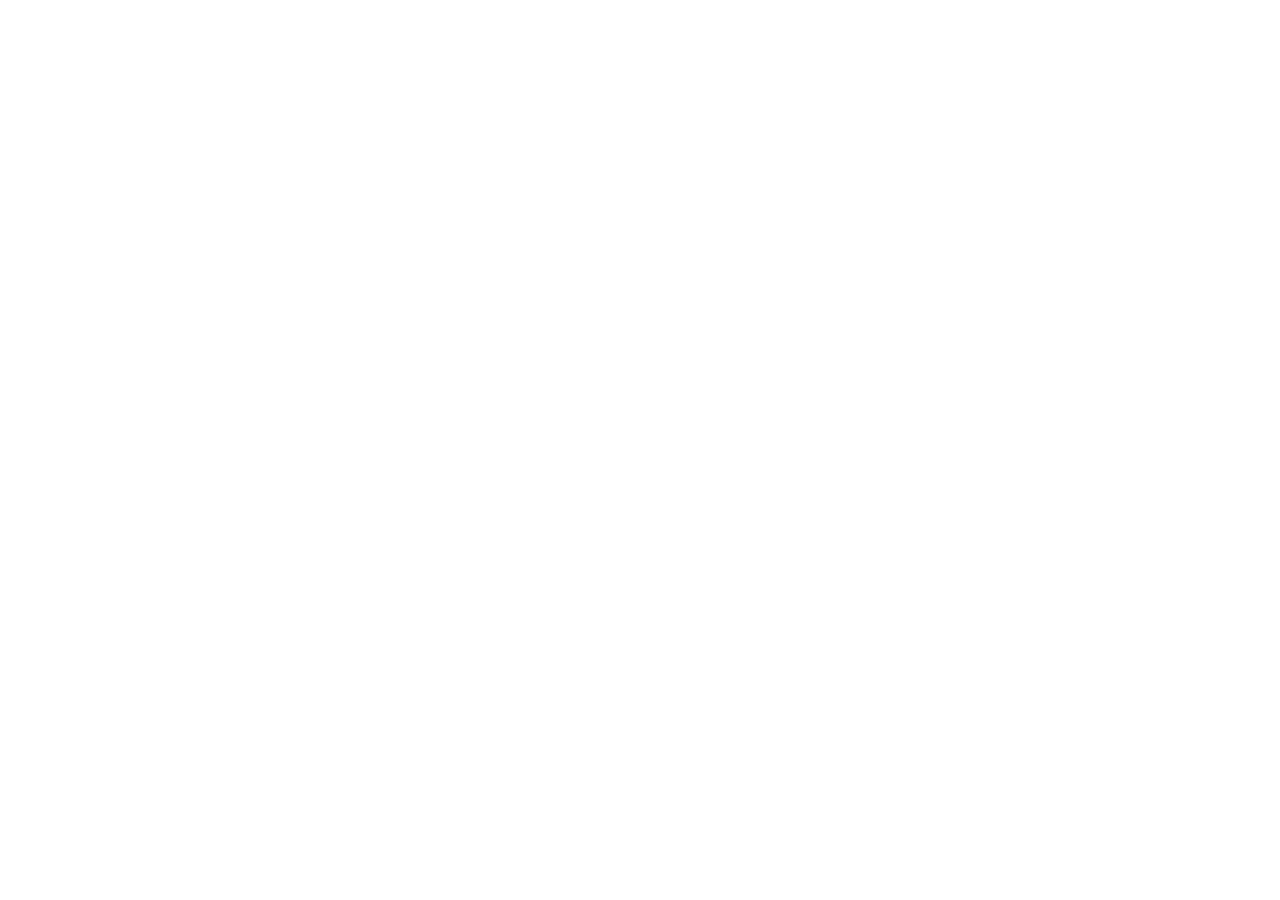
==== index.html @ 8742287b "clone: index.html" ====
<!doctype html>
<html lang="ru">
  <head>
    <meta charset="UTF-8" />
    <link rel="icon" type="image/svg+xml" href="data:image/svg+xml,%3Csvg xmlns='http://www.w3.org/2000/svg' viewBox='0 0 100 100'%3E%3Ctext y='.9em' font-size='90'%3E%F0%9F%8D%B7%3C/text%3E%3C/svg%3E" />
    <meta name="viewport" content="width=device-width, initial-scale=1.0" />
    <meta name="theme-color" content="#07080D" />
    <meta name="description" content="Доставка напитков по Адмиралтейскому району Санкт-Петербурга — 30-90 минут. Вино, виски, коньяк, пиво. Бесплатная доставка от 5000 ₽. 18+" />
    <meta name="robots" content="index, follow" />
    <meta name="rating" content="adult" />
    <meta name="age" content="18" />
    <meta name="dcterms.audience" content="adult" />
    <meta name="referrer" content="origin-when-cross-origin" />
    <!-- Edit 5: SEO meta -->
    <link rel="canonical" href="https://viktorotkin.github.io/fighter-blog-district/" />
    <meta property="og:type" content="website" />
    <meta property="og:locale" content="ru_RU" />
    <meta property="og:site_name" content="Доставка+" />
    <meta property="og:title" content="Доставка напитков по Адмиралтейскому району — 30-90 минут | 18+" />
    <meta property="og:description" content="Заказывайте вино, виски, коньяк и крафт с доставкой 30-90 минут по Адмиралтейскому району СПб. Бесплатная доставка от 5000 ₽." />
    <meta property="og:image" content="https://media.base44.com/images/public/6a6e0c9676dd3083c58ec824/08fc5363c_generated_b8af9742.png" />
    <meta property="og:url" content="https://viktorotkin.github.io/fighter-blog-district/" />
    <meta property="og:restrictions:age" content="18+" />
    <meta name="twitter:card" content="summary_large_image" />
    <meta name="twitter:title" content="Доставка напитков по Адмиралтейскому району — 30-90 минут | 18+" />
    <meta name="twitter:description" content="Заказывайте вино, виски, коньяк и крафт с доставкой 30-90 минут. Бесплатная доставка от 5000 ₽." />
    <meta name="twitter:image" content="https://media.base44.com/images/public/6a6e0c9676dd3083c58ec824/08fc5363c_generated_b8af9742.png" />
    <!-- JSON-LD Store -->
    <script type="application/ld+json">
    {"@context":"https://schema.org","@type":"Store","name":"Доставка+","url":"https://viktorotkin.github.io/fighter-blog-district/","priceRange":"₽₽","telephone":"+7 (812) 199-19-99","address":{"@type":"PostalAddress","addressLocality":"Санкт-Петербург","addressCountry":"RU"},"aggregateRating":{"@type":"AggregateRating","ratingValue":"4.8","reviewCount":"127"},"openingHoursSpecification":{"@type":"OpeningHoursSpecification","dayOfWeek":["Monday","Tuesday","Wednesday","Thursday","Friday","Saturday","Sunday"],"opens":"00:00","closes":"23:59"}}
    </script>
    <!-- JSON-LD FAQ -->
    <script type="application/ld+json">
    {"@context":"https://schema.org","@type":"FAQPage","mainEntity":[{"@type":"Question","name":"Нужна ли регистрация?","acceptedAnswer":{"@type":"Answer","text":"Нет. Заказ оформляется по номеру телефона, а отслеживать можно по секретному ключу."}},{"@type":"Question","name":"Как быстро привезут?","acceptedAnswer":{"@type":"Answer","text":"Доставка 30–90 минут в зависимости от района."}},{"@type":"Question","name":"Как оплатить?","acceptedAnswer":{"@type":"Answer","text":"Наличными или картой при получении курьеру."}},{"@type":"Question","name":"Есть ли бесплатная доставка?","acceptedAnswer":{"@type":"Answer","text":"Да, при заказе от 5000 ₽ доставка бесплатная."}},{"@type":"Question","name":"Какой минимальный заказ?","acceptedAnswer":{"@type":"Answer","text":"Минимальная сумма заказа — 1500 ₽."}}]}
    </script>
    <!-- Edit 4: PROXY INJECTION — redirect /api/* and /uploads/* to vlvc.ru -->
    <script>
    (function(){
      var BASE='https://vlvc.ru';
      var origFetch=window.fetch;
      window.fetch=function(url,opts){
        if(typeof url==='string'){
          if(url.startsWith('/api/')||url.startsWith('/uploads/'))url=BASE+url;
        }else if(url&&url.url){
          if(typeof url.url==='string'&&(url.url.startsWith('/api/')||url.url.startsWith('/uploads/'))){
            url=new Request(BASE+url.url,{method:url.method,headers:url.headers,body:url.body,mode:url.mode,credentials:url.credentials,cache:url.cache,redirect:url.redirect,referrer:url.referrer,integrity:url.integrity});
          }
        }
        return origFetch.call(this,url,opts);
      };
      var origOpen=XMLHttpRequest.prototype.open;
      XMLHttpRequest.prototype.open=function(method,url){
        if(typeof url==='string'&&(url.startsWith('/api/')||url.startsWith('/uploads/'))){
          arguments[1]=BASE+url;
        }
        return origOpen.apply(this,arguments);
      };
      function fixSrc(el){
        if(el.tagName==='IMG'||el.tagName==='SOURCE'){
          var src=el.getAttribute('src');
          if(src&&(src.startsWith('/uploads/')||src.startsWith('/api/')))el.setAttribute('src',BASE+src);
        }
      }
      document.addEventListener('DOMContentLoaded',function(){
        var obs=new MutationObserver(function(muts){
          muts.forEach(function(m){
            m.addedNodes.forEach(function(node){
              if(node.nodeType===1){
                fixSrc(node);
                if(node.querySelectorAll)node.querySelectorAll('img,source').forEach(fixSrc);
              }
            });
          });
        });
        obs.observe(document.body,{childList:true,subtree:true});
        document.querySelectorAll('img,source').forEach(fixSrc);
      });
    })();
    </script>
    <title>Доставка+ — Доставка напитков по Адмиралтейскому району СПб | 18+</title>
    <!-- Edit 1: relative paths /assets/ → ./assets/ -->
    <script type="module" crossorigin src="./assets/index-BD0SzmIJ.js"></script>
    <link rel="stylesheet" crossorigin href="./assets/index-DmdmSWPR.css">
  </head>
  <body>
    <div id="root"></div>
  </body>
</html>
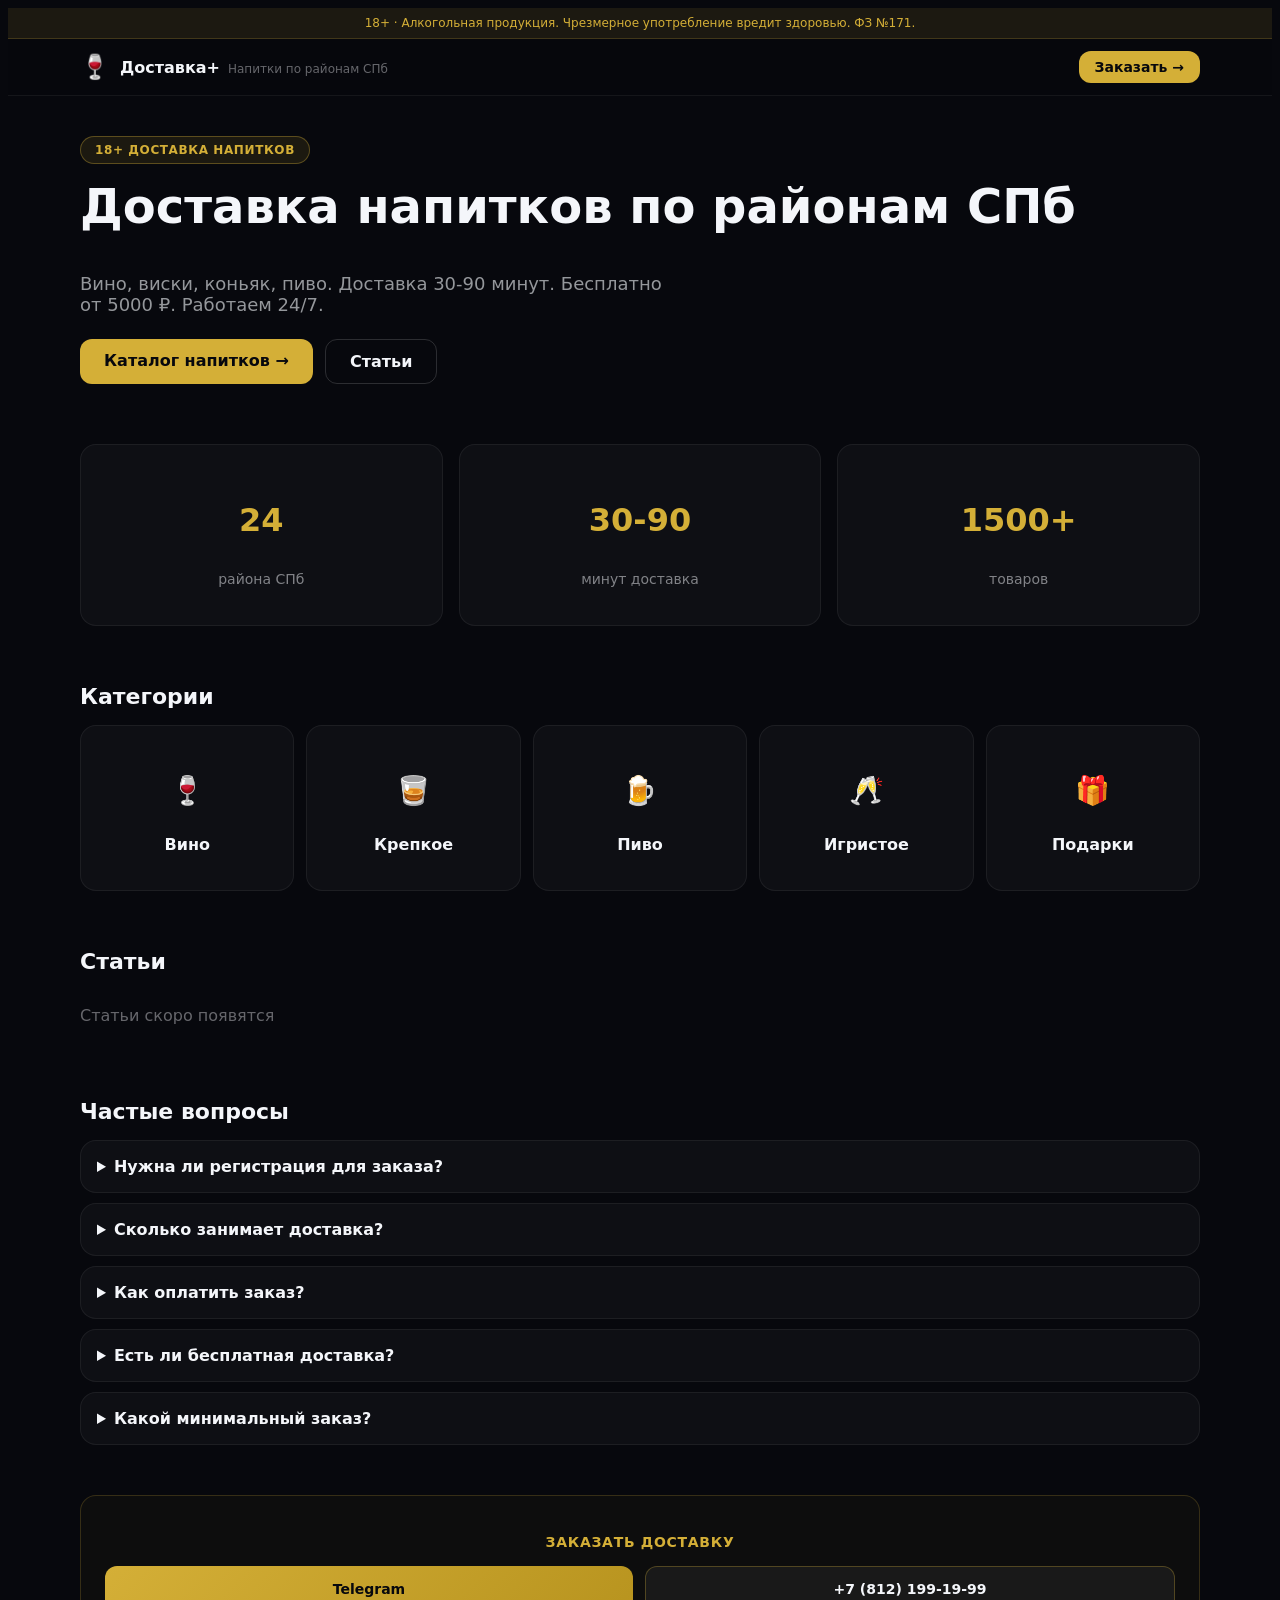
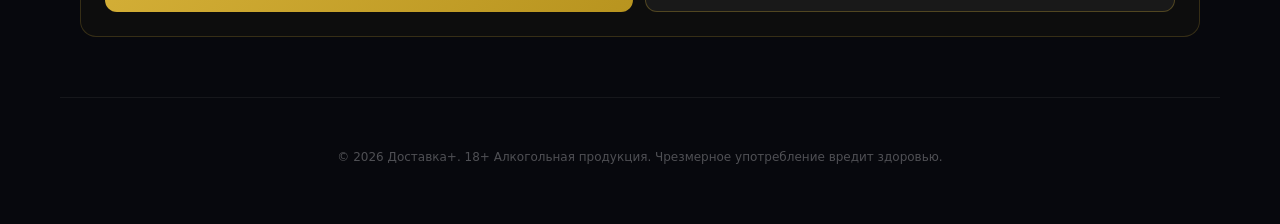
==== commit 6cd9755b: "Static HTML landing (V5.2-FINAL)" ====
--- a/index.html
+++ b/index.html
@@ -1,88 +1,93 @@
 <!doctype html>
 <html lang="ru">
-  <head>
-    <meta charset="UTF-8" />
-    <link rel="icon" type="image/svg+xml" href="data:image/svg+xml,%3Csvg xmlns='http://www.w3.org/2000/svg' viewBox='0 0 100 100'%3E%3Ctext y='.9em' font-size='90'%3E%F0%9F%8D%B7%3C/text%3E%3C/svg%3E" />
-    <meta name="viewport" content="width=device-width, initial-scale=1.0" />
-    <meta name="theme-color" content="#07080D" />
-    <meta name="description" content="Доставка напитков по Адмиралтейскому району Санкт-Петербурга — 30-90 минут. Вино, виски, коньяк, пиво. Бесплатная доставка от 5000 ₽. 18+" />
-    <meta name="robots" content="index, follow" />
-    <meta name="rating" content="adult" />
-    <meta name="age" content="18" />
-    <meta name="dcterms.audience" content="adult" />
-    <meta name="referrer" content="origin-when-cross-origin" />
-    <!-- Edit 5: SEO meta -->
-    <link rel="canonical" href="https://viktorotkin.github.io/fighter-blog-district/" />
-    <meta property="og:type" content="website" />
-    <meta property="og:locale" content="ru_RU" />
-    <meta property="og:site_name" content="Доставка+" />
-    <meta property="og:title" content="Доставка напитков по Адмиралтейскому району — 30-90 минут | 18+" />
-    <meta property="og:description" content="Заказывайте вино, виски, коньяк и крафт с доставкой 30-90 минут по Адмиралтейскому району СПб. Бесплатная доставка от 5000 ₽." />
-    <meta property="og:image" content="https://media.base44.com/images/public/6a6e0c9676dd3083c58ec824/08fc5363c_generated_b8af9742.png" />
-    <meta property="og:url" content="https://viktorotkin.github.io/fighter-blog-district/" />
-    <meta property="og:restrictions:age" content="18+" />
-    <meta name="twitter:card" content="summary_large_image" />
-    <meta name="twitter:title" content="Доставка напитков по Адмиралтейскому району — 30-90 минут | 18+" />
-    <meta name="twitter:description" content="Заказывайте вино, виски, коньяк и крафт с доставкой 30-90 минут. Бесплатная доставка от 5000 ₽." />
-    <meta name="twitter:image" content="https://media.base44.com/images/public/6a6e0c9676dd3083c58ec824/08fc5363c_generated_b8af9742.png" />
-    <!-- JSON-LD Store -->
-    <script type="application/ld+json">
-    {"@context":"https://schema.org","@type":"Store","name":"Доставка+","url":"https://viktorotkin.github.io/fighter-blog-district/","priceRange":"₽₽","telephone":"+7 (812) 199-19-99","address":{"@type":"PostalAddress","addressLocality":"Санкт-Петербург","addressCountry":"RU"},"aggregateRating":{"@type":"AggregateRating","ratingValue":"4.8","reviewCount":"127"},"openingHoursSpecification":{"@type":"OpeningHoursSpecification","dayOfWeek":["Monday","Tuesday","Wednesday","Thursday","Friday","Saturday","Sunday"],"opens":"00:00","closes":"23:59"}}
-    </script>
-    <!-- JSON-LD FAQ -->
-    <script type="application/ld+json">
-    {"@context":"https://schema.org","@type":"FAQPage","mainEntity":[{"@type":"Question","name":"Нужна ли регистрация?","acceptedAnswer":{"@type":"Answer","text":"Нет. Заказ оформляется по номеру телефона, а отслеживать можно по секретному ключу."}},{"@type":"Question","name":"Как быстро привезут?","acceptedAnswer":{"@type":"Answer","text":"Доставка 30–90 минут в зависимости от района."}},{"@type":"Question","name":"Как оплатить?","acceptedAnswer":{"@type":"Answer","text":"Наличными или картой при получении курьеру."}},{"@type":"Question","name":"Есть ли бесплатная доставка?","acceptedAnswer":{"@type":"Answer","text":"Да, при заказе от 5000 ₽ доставка бесплатная."}},{"@type":"Question","name":"Какой минимальный заказ?","acceptedAnswer":{"@type":"Answer","text":"Минимальная сумма заказа — 1500 ₽."}}]}
-    </script>
-    <!-- Edit 4: PROXY INJECTION — redirect /api/* and /uploads/* to vlvc.ru -->
-    <script>
-    (function(){
-      var BASE='https://vlvc.ru';
-      var origFetch=window.fetch;
-      window.fetch=function(url,opts){
-        if(typeof url==='string'){
-          if(url.startsWith('/api/')||url.startsWith('/uploads/'))url=BASE+url;
-        }else if(url&&url.url){
-          if(typeof url.url==='string'&&(url.url.startsWith('/api/')||url.url.startsWith('/uploads/'))){
-            url=new Request(BASE+url.url,{method:url.method,headers:url.headers,body:url.body,mode:url.mode,credentials:url.credentials,cache:url.cache,redirect:url.redirect,referrer:url.referrer,integrity:url.integrity});
-          }
-        }
-        return origFetch.call(this,url,opts);
-      };
-      var origOpen=XMLHttpRequest.prototype.open;
-      XMLHttpRequest.prototype.open=function(method,url){
-        if(typeof url==='string'&&(url.startsWith('/api/')||url.startsWith('/uploads/'))){
-          arguments[1]=BASE+url;
-        }
-        return origOpen.apply(this,arguments);
-      };
-      function fixSrc(el){
-        if(el.tagName==='IMG'||el.tagName==='SOURCE'){
-          var src=el.getAttribute('src');
-          if(src&&(src.startsWith('/uploads/')||src.startsWith('/api/')))el.setAttribute('src',BASE+src);
-        }
-      }
-      document.addEventListener('DOMContentLoaded',function(){
-        var obs=new MutationObserver(function(muts){
-          muts.forEach(function(m){
-            m.addedNodes.forEach(function(node){
-              if(node.nodeType===1){
-                fixSrc(node);
-                if(node.querySelectorAll)node.querySelectorAll('img,source').forEach(fixSrc);
-              }
-            });
-          });
-        });
-        obs.observe(document.body,{childList:true,subtree:true});
-        document.querySelectorAll('img,source').forEach(fixSrc);
-      });
-    })();
-    </script>
-    <title>Доставка+ — Доставка напитков по Адмиралтейскому району СПб | 18+</title>
-    <!-- Edit 1: relative paths /assets/ → ./assets/ -->
-    <script type="module" crossorigin src="./assets/index-BD0SzmIJ.js"></script>
-    <link rel="stylesheet" crossorigin href="./assets/index-DmdmSWPR.css">
-  </head>
-  <body>
-    <div id="root"></div>
-  </body>
-</html>
+<head>
+  <meta charset="UTF-8" />
+  <link rel="icon" type="image/svg+xml" href="data:image/svg+xml,%3Csvg xmlns='http://www.w3.org/2000/svg' viewBox='0 0 100 100'%3E%3Ctext y='.9em' font-size='90'%3E%F0%9F%8D%B7%3C/text%3E%3C/svg%3E" />
+  <meta name="viewport" content="width=device-width, initial-scale=1.0" />
+  <meta name="theme-color" content="#07080D" />
+  <meta name="description" content="Доставка напитков по районам Санкт-Петербурга — 30-90 минут. Вино, виски, коньяк, пиво. Бесплатная доставка от 5000 ₽. 18+" />
+  <meta name="robots" content="index, follow" />
+  <meta name="rating" content="adult" />
+  <meta name="age" content="18" />
+  <meta name="dcterms.audience" content="adult" />
+  <meta name="referrer" content="origin-when-cross-origin" />
+  <link rel="canonical" href="https://viktorotkin.github.io/fighter-blog-district/" />
+  <meta property="og:type" content="website" />
+  <meta property="og:locale" content="ru_RU" />
+  <meta property="og:site_name" content="Доставка+" />
+  <meta property="og:title" content="Доставка напитков по районам СПб — 30-90 минут | 18+" />
+  <meta property="og:description" content="Вино, виски, коньяк, пиво с доставкой 30-90 минут по районам СПб. Бесплатная доставка от 5000 ₽. 18+" />
+  <meta property="og:restrictions:age" content="18+" />
+  <meta name="twitter:card" content="summary_large_image" />
+  <link rel="stylesheet" href="./assets/index-hqKVg3wp.css" />
+  <script type="application/ld+json">
+  {"@context":"https://schema.org","@type":"Store","name":"Доставка+","url":"https://viktorotkin.github.io/fighter-blog-district/","priceRange":"₽₽","telephone":"+78121991999","address":{"@type":"PostalAddress","addressLocality":"Санкт-Петербург","addressCountry":"RU"},"aggregateRating":{"@type":"AggregateRating","ratingValue":"4.8","reviewCount":"127"},"openingHours":"Mo-Su 00:00-24:00"}
+  </script>
+  <script type="application/ld+json">
+  {"@context":"https://schema.org","@type":"FAQPage","mainEntity":[{"@type":"Question","name":"Нужна ли регистрация для заказа?","acceptedAnswer":{"@type":"Answer","text":"Нет, регистрация не требуется. Закажите через Telegram-бот или по телефону."}},{"@type":"Question","name":"Сколько занимает доставка?","acceptedAnswer":{"@type":"Answer","text":"Доставка занимает 30-90 минут в зависимости от района Санкт-Петербурга."}},{"@type":"Question","name":"Как оплатить заказ?","acceptedAnswer":{"@type":"Answer","text":"Оплата наличными или картой курьеру при получении заказа."}},{"@type":"Question","name":"Есть ли бесплатная доставка?","acceptedAnswer":{"@type":"Answer","text":"Да, бесплатная доставка при заказе от 5000 ₽."}},{"@type":"Question","name":"Какой минимальный заказ?","acceptedAnswer":{"@type":"Answer","text":"Минимальная сумма заказа — 1000 ₽."}}]}
+  </script>
+  <title>Доставка напитков по районам СПб — 30-90 минут | 18+</title>
+</head>
+<body style="background:#07080D; color:#F4F6FA; font-family: 'Wix Madefor Display', system-ui, sans-serif;">
+  <div style="background:rgba(212,175,55,0.1); border-bottom:1px solid rgba(212,175,55,0.2); padding:8px 16px; text-align:center; font-size:12px; color:#D4AF37;">18+ · Алкогольная продукция. Чрезмерное употребление вредит здоровью. ФЗ №171.</div>
+  <header style="position:sticky; top:0; z-index:50; background:rgba(7,8,13,0.95); backdrop-filter:blur(12px); border-bottom:1px solid rgba(255,255,255,0.06); padding:12px 20px;">
+    <div style="max-width:1120px; margin:0 auto; display:flex; align-items:center; justify-content:space-between;">
+      <div style="display:flex; align-items:center; gap:10px;">
+        <span style="font-size:24px;">🍷</span>
+        <div><span style="font-weight:800; font-size:16px; color:#F4F6FA;">Доставка+</span><span style="font-size:12px; color:rgba(244,246,250,0.4); margin-left:8px;">Напитки по районам СПб</span></div>
+      </div>
+      <a href="https://vlvc.ru/catalog" rel="nofollow" style="background:#D4AF37; color:#07080D; padding:8px 16px; border-radius:12px; font-weight:700; font-size:14px; text-decoration:none;">Заказать →</a>
+    </div>
+  </header>
+  <section style="max-width:1120px; margin:0 auto; padding:40px 20px;">
+    <span style="display:inline-block; padding:6px 14px; border-radius:999px; font-size:12px; font-weight:700; text-transform:uppercase; letter-spacing:0.05em; color:#D4AF37; background:rgba(212,175,55,0.1); border:1px solid rgba(212,175,55,0.35);">18+ ДОСТАВКА НАПИТКОВ</span>
+    <h1 class="h1-gold-gradient" style="font-size:clamp(2rem,5vw,3rem); font-weight:900; margin-top:16px; line-height:1.1;">Доставка напитков по районам СПб</h1>
+    <p style="font-size:18px; color:rgba(244,246,250,0.6); margin-top:12px; max-width:600px;">Вино, виски, коньяк, пиво. Доставка 30-90 минут. Бесплатно от 5000 ₽. Работаем 24/7.</p>
+    <div style="display:flex; gap:12px; margin-top:24px;">
+      <a href="https://vlvc.ru/catalog" rel="nofollow" style="background:#D4AF37; color:#07080D; padding:12px 24px; border-radius:12px; font-weight:700; text-decoration:none;">Каталог напитков →</a>
+      <a href="#articles" style="background:transparent; color:#F4F6FA; border:1px solid rgba(255,255,255,0.15); padding:12px 24px; border-radius:12px; font-weight:700; text-decoration:none;">Статьи</a>
+    </div>
+  </section>
+  <section style="max-width:1120px; margin:0 auto; padding:20px; display:grid; grid-template-columns:repeat(auto-fit,minmax(180px,1fr)); gap:16px;">
+    <div style="background:rgba(255,255,255,0.03); border:1px solid rgba(255,255,255,0.06); border-radius:16px; padding:24px; text-align:center;"><p style="font-size:32px; font-weight:900; color:#D4AF37;">24</p><p style="font-size:14px; color:rgba(244,246,250,0.5); margin-top:4px;">района СПб</p></div>
+    <div style="background:rgba(255,255,255,0.03); border:1px solid rgba(255,255,255,0.06); border-radius:16px; padding:24px; text-align:center;"><p style="font-size:32px; font-weight:900; color:#D4AF37;">30-90</p><p style="font-size:14px; color:rgba(244,246,250,0.5); margin-top:4px;">минут доставка</p></div>
+    <div style="background:rgba(255,255,255,0.03); border:1px solid rgba(255,255,255,0.06); border-radius:16px; padding:24px; text-align:center;"><p style="font-size:32px; font-weight:900; color:#D4AF37;">1500+</p><p style="font-size:14px; color:rgba(244,246,250,0.5); margin-top:4px;">товаров</p></div>
+  </section>
+  <section style="max-width:1120px; margin:0 auto; padding:20px;">
+    <h2 style="font-size:22px; font-weight:800; color:#F4F6FA; margin-bottom:16px;">Категории</h2>
+    <div style="display:grid; grid-template-columns:repeat(auto-fit,minmax(160px,1fr)); gap:12px;">
+      <a href="https://vlvc.ru/catalog?cat=vinnoe" rel="nofollow" style="background:rgba(255,255,255,0.03); border:1px solid rgba(255,255,255,0.06); border-radius:16px; padding:20px; text-decoration:none; text-align:center;"><p style="font-size:28px;">🍷</p><p style="font-weight:700; color:#F4F6FA; margin-top:8px;">Вино</p></a>
+      <a href="https://vlvc.ru/catalog?cat=krepkoe" rel="nofollow" style="background:rgba(255,255,255,0.03); border:1px solid rgba(255,255,255,0.06); border-radius:16px; padding:20px; text-decoration:none; text-align:center;"><p style="font-size:28px;">🥃</p><p style="font-weight:700; color:#F4F6FA; margin-top:8px;">Крепкое</p></a>
+      <a href="https://vlvc.ru/catalog?cat=pivo" rel="nofollow" style="background:rgba(255,255,255,0.03); border:1px solid rgba(255,255,255,0.06); border-radius:16px; padding:20px; text-decoration:none; text-align:center;"><p style="font-size:28px;">🍺</p><p style="font-weight:700; color:#F4F6FA; margin-top:8px;">Пиво</p></a>
+      <a href="https://vlvc.ru/catalog?cat=igristoe" rel="nofollow" style="background:rgba(255,255,255,0.03); border:1px solid rgba(255,255,255,0.06); border-radius:16px; padding:20px; text-decoration:none; text-align:center;"><p style="font-size:28px;">🥂</p><p style="font-weight:700; color:#F4F6FA; margin-top:8px;">Игристое</p></a>
+      <a href="https://vlvc.ru/catalog?cat=podarki" rel="nofollow" style="background:rgba(255,255,255,0.03); border:1px solid rgba(255,255,255,0.06); border-radius:16px; padding:20px; text-decoration:none; text-align:center;"><p style="font-size:28px;">🎁</p><p style="font-weight:700; color:#F4F6FA; margin-top:8px;">Подарки</p></a>
+    </div>
+  </section>
+  <section id="articles" style="max-width:1120px; margin:0 auto; padding:20px;">
+    <h2 style="font-size:22px; font-weight:800; color:#F4F6FA; margin-bottom:16px;">Статьи</h2>
+    <div id="articles-list" style="display:grid; grid-template-columns:repeat(auto-fit,minmax(280px,1fr)); gap:16px;">
+      <p style="color:rgba(244,246,250,0.4);">Статьи скоро появятся</p>
+    </div>
+  </section>
+  <section style="max-width:1120px; margin:0 auto; padding:20px;">
+    <h2 style="font-size:22px; font-weight:800; color:#F4F6FA; margin-bottom:16px;">Частые вопросы</h2>
+    <details style="background:rgba(255,255,255,0.03); border:1px solid rgba(255,255,255,0.06); border-radius:16px; padding:16px; margin-bottom:10px;"><summary style="font-weight:600; color:#F4F6FA; cursor:pointer;">Нужна ли регистрация для заказа?</summary><p style="margin-top:8px; color:rgba(244,246,250,0.7); font-size:14px;">Нет, регистрация не требуется. Закажите через Telegram-бот или по телефону.</p></details>
+    <details style="background:rgba(255,255,255,0.03); border:1px solid rgba(255,255,255,0.06); border-radius:16px; padding:16px; margin-bottom:10px;"><summary style="font-weight:600; color:#F4F6FA; cursor:pointer;">Сколько занимает доставка?</summary><p style="margin-top:8px; color:rgba(244,246,250,0.7); font-size:14px;">Доставка занимает 30-90 минут в зависимости от района Санкт-Петербурга.</p></details>
+    <details style="background:rgba(255,255,255,0.03); border:1px solid rgba(255,255,255,0.06); border-radius:16px; padding:16px; margin-bottom:10px;"><summary style="font-weight:600; color:#F4F6FA; cursor:pointer;">Как оплатить заказ?</summary><p style="margin-top:8px; color:rgba(244,246,250,0.7); font-size:14px;">Оплата наличными или картой курьеру при получении заказа.</p></details>
+    <details style="background:rgba(255,255,255,0.03); border:1px solid rgba(255,255,255,0.06); border-radius:16px; padding:16px; margin-bottom:10px;"><summary style="font-weight:600; color:#F4F6FA; cursor:pointer;">Есть ли бесплатная доставка?</summary><p style="margin-top:8px; color:rgba(244,246,250,0.7); font-size:14px;">Да, бесплатная доставка при заказе от 5000 ₽.</p></details>
+    <details style="background:rgba(255,255,255,0.03); border:1px solid rgba(255,255,255,0.06); border-radius:16px; padding:16px; margin-bottom:10px;"><summary style="font-weight:600; color:#F4F6FA; cursor:pointer;">Какой минимальный заказ?</summary><p style="margin-top:8px; color:rgba(244,246,250,0.7); font-size:14px;">Минимальная сумма заказа — 1000 ₽.</p></details>
+  </section>
+  <section style="max-width:1120px; margin:0 auto; padding:20px;">
+    <div style="border:1px solid rgba(212,175,55,0.2); background:rgba(212,175,55,0.03); border-radius:16px; padding:24px;">
+      <p style="text-align:center; font-size:14px; font-weight:700; text-transform:uppercase; letter-spacing:0.05em; color:#D4AF37;">Заказать доставку</p>
+      <div style="display:flex; gap:12px; margin-top:16px; flex-wrap:wrap;">
+        <a href="https://t.me/alkobelka199_bot" rel="nofollow" target="_blank" style="flex:1; min-width:150px; display:flex; align-items:center; justify-content:center; gap:8px; background:linear-gradient(135deg,#D4AF37,#B8941F); color:#07080D; padding:14px 20px; border-radius:12px; font-weight:700; font-size:14px; text-decoration:none;">Telegram</a>
+        <a href="tel:+78121991999" style="flex:1; min-width:150px; display:flex; align-items:center; justify-content:center; gap:8px; background:rgba(255,255,255,0.05); border:1px solid rgba(212,175,55,0.3); color:#F4F6FA; padding:14px 20px; border-radius:12px; font-weight:700; font-size:14px; text-decoration:none;">+7 (812) 199-19-99</a>
+      </div>
+    </div>
+  </section>
+  <footer style="max-width:1120px; margin:0 auto; padding:40px 20px; border-top:1px solid rgba(255,255,255,0.06); margin-top:40px;">
+    <p style="font-size:12px; color:rgba(244,246,250,0.3); text-align:center;">© 2026 Доставка+. 18+ Алкогольная продукция. Чрезмерное употребление вредит здоровью.</p>
+  </footer>
+</body>
+</html>
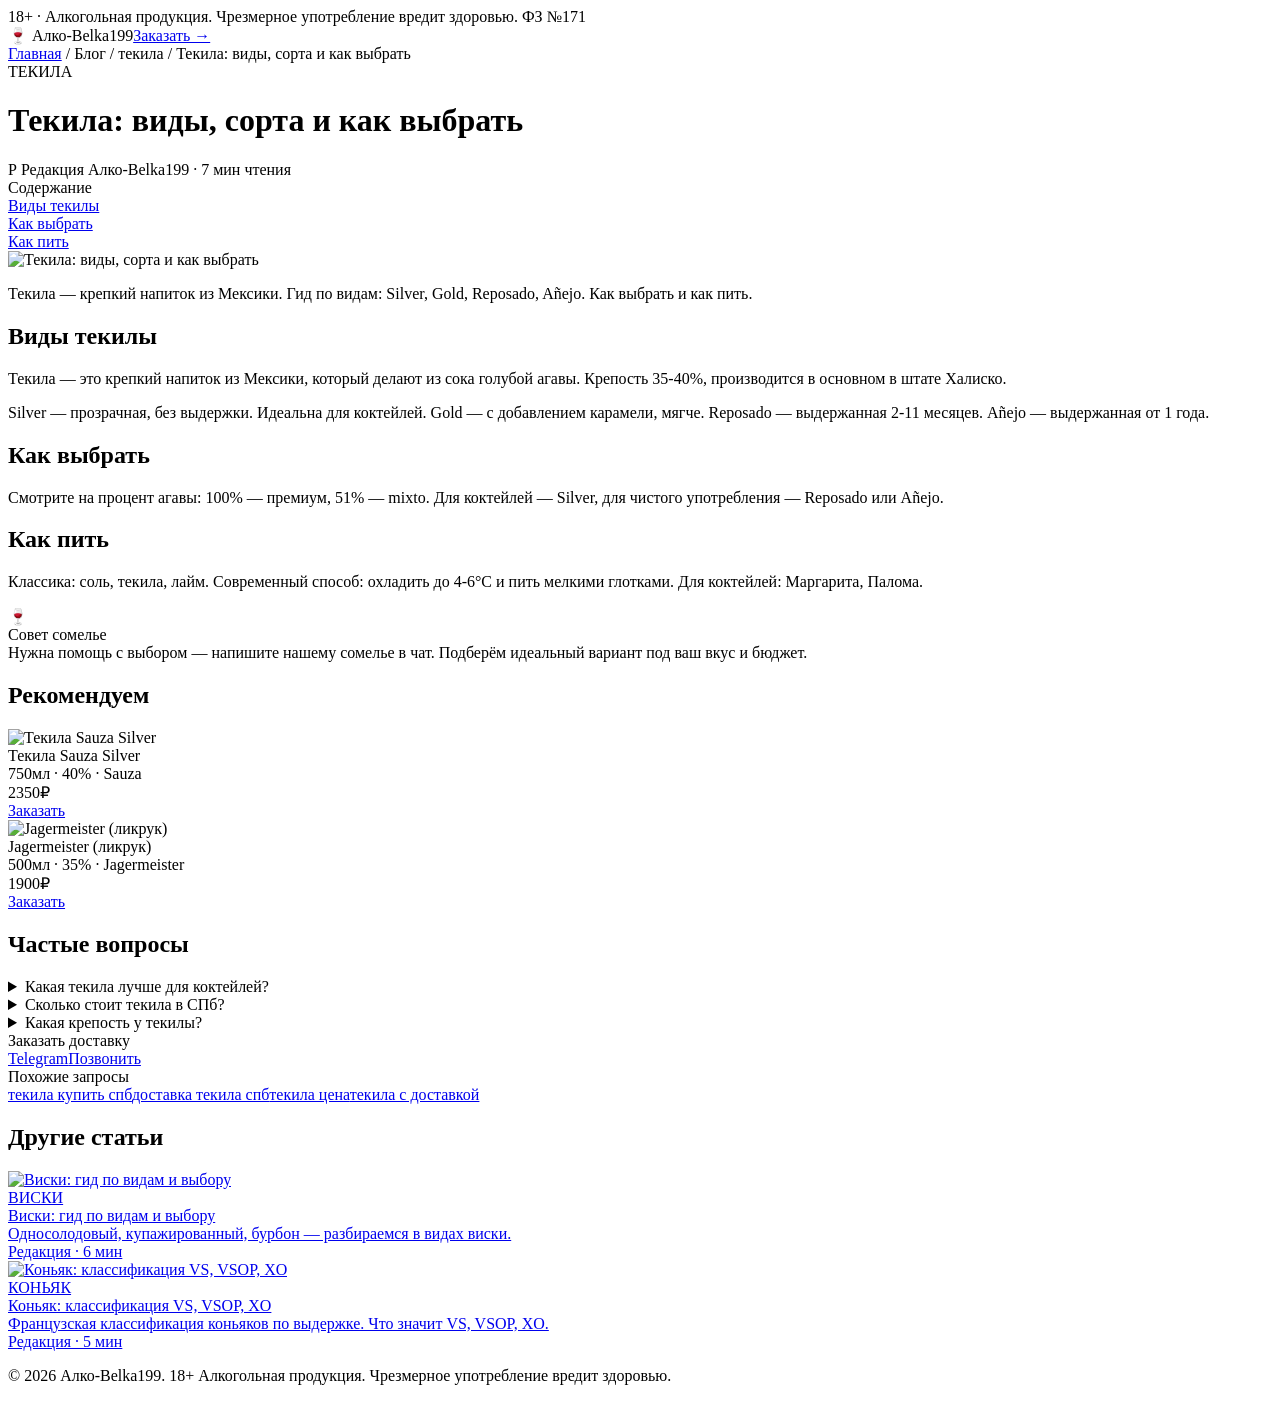
==== commit bcf018d6: "V2.0 Blog-Landing: index.html" ====
--- a/index.html
+++ b/index.html
@@ -1,93 +1,133 @@
-<!doctype html>
+<!DOCTYPE html>
 <html lang="ru">
 <head>
-  <meta charset="UTF-8" />
-  <link rel="icon" type="image/svg+xml" href="data:image/svg+xml,%3Csvg xmlns='http://www.w3.org/2000/svg' viewBox='0 0 100 100'%3E%3Ctext y='.9em' font-size='90'%3E%F0%9F%8D%B7%3C/text%3E%3C/svg%3E" />
-  <meta name="viewport" content="width=device-width, initial-scale=1.0" />
-  <meta name="theme-color" content="#07080D" />
-  <meta name="description" content="Доставка напитков по районам Санкт-Петербурга — 30-90 минут. Вино, виски, коньяк, пиво. Бесплатная доставка от 5000 ₽. 18+" />
-  <meta name="robots" content="index, follow" />
-  <meta name="rating" content="adult" />
-  <meta name="age" content="18" />
-  <meta name="dcterms.audience" content="adult" />
-  <meta name="referrer" content="origin-when-cross-origin" />
-  <link rel="canonical" href="https://viktorotkin.github.io/fighter-blog-district/" />
-  <meta property="og:type" content="website" />
-  <meta property="og:locale" content="ru_RU" />
-  <meta property="og:site_name" content="Доставка+" />
-  <meta property="og:title" content="Доставка напитков по районам СПб — 30-90 минут | 18+" />
-  <meta property="og:description" content="Вино, виски, коньяк, пиво с доставкой 30-90 минут по районам СПб. Бесплатная доставка от 5000 ₽. 18+" />
-  <meta property="og:restrictions:age" content="18+" />
-  <meta name="twitter:card" content="summary_large_image" />
-  <link rel="stylesheet" href="./assets/index-hqKVg3wp.css" />
-  <script type="application/ld+json">
-  {"@context":"https://schema.org","@type":"Store","name":"Доставка+","url":"https://viktorotkin.github.io/fighter-blog-district/","priceRange":"₽₽","telephone":"+78121991999","address":{"@type":"PostalAddress","addressLocality":"Санкт-Петербург","addressCountry":"RU"},"aggregateRating":{"@type":"AggregateRating","ratingValue":"4.8","reviewCount":"127"},"openingHours":"Mo-Su 00:00-24:00"}
-  </script>
-  <script type="application/ld+json">
-  {"@context":"https://schema.org","@type":"FAQPage","mainEntity":[{"@type":"Question","name":"Нужна ли регистрация для заказа?","acceptedAnswer":{"@type":"Answer","text":"Нет, регистрация не требуется. Закажите через Telegram-бот или по телефону."}},{"@type":"Question","name":"Сколько занимает доставка?","acceptedAnswer":{"@type":"Answer","text":"Доставка занимает 30-90 минут в зависимости от района Санкт-Петербурга."}},{"@type":"Question","name":"Как оплатить заказ?","acceptedAnswer":{"@type":"Answer","text":"Оплата наличными или картой курьеру при получении заказа."}},{"@type":"Question","name":"Есть ли бесплатная доставка?","acceptedAnswer":{"@type":"Answer","text":"Да, бесплатная доставка при заказе от 5000 ₽."}},{"@type":"Question","name":"Какой минимальный заказ?","acceptedAnswer":{"@type":"Answer","text":"Минимальная сумма заказа — 1000 ₽."}}]}
-  </script>
-  <title>Доставка напитков по районам СПб — 30-90 минут | 18+</title>
+<meta charset="UTF-8">
+<meta name="viewport" content="width=device-width,initial-scale=1">
+<meta name="theme-color" content="#07080D">
+<meta name="description" content="Гид по текиле: виды (Silver, Gold, Reposado, Añejo), как выбрать, как пить. Доставка текилы по СПб круглосуточно. 18+">
+<meta name="robots" content="index,follow">
+<meta name="rating" content="adult">
+<meta name="dcterms.audience" content="adult">
+<meta name="referrer" content="origin-when-cross-origin">
+<link rel="canonical" href="https://viktorotkin.github.io/fighter-blog-district/">
+<meta property="og:type" content="article">
+<meta property="og:locale" content="ru_RU">
+<meta property="og:site_name" content="Алко-Belka199">
+<meta property="og:title" content="Текила: виды, сорта и как выбрать — гид | 18+">
+<meta property="og:description" content="Гид по текиле: виды (Silver, Gold, Reposado, Añejo), как выбрать, как пить. Доставка текилы по СПб круглосуточно. 18+">
+<meta property="og:image" content="https://media.base44.com/images/public/6a67c058aed75ccd15172d69/4e3a76088_generated_image.png">
+<meta property="og:restrictions:age" content="18+">
+<meta name="twitter:card" content="summary_large_image">
+<link rel="stylesheet" href="./assets/index-hqKVg3wp.css">
+<link rel="icon" href="data:image/svg+xml,<svg xmlns='http://www.w3.org/2000/svg' viewBox='0 0 100 100'><text y='.9em' font-size='90'>🍷</text></svg>">
+<title>Текила: виды, сорта и как выбрать — гид от Алко-Belka199 | 18+</title>
+<script type="application/ld+json">
+{
+  "@context": "https://schema.org",
+  "@graph": [
+    {
+      "@type": "Article",
+      "headline": "Текила: виды, сорта и как выбрать",
+      "author": {
+        "@type": "Person",
+        "name": "Редакция Алко-Belka199"
+      },
+      "datePublished": "2026-08-16",
+      "image": "https://media.base44.com/images/public/6a67c058aed75ccd15172d69/4e3a76088_generated_image.png",
+      "publisher": {
+        "@type": "Organization",
+        "name": "Алко-Belka199"
+      },
+      "mainEntityOfPage": "https://viktorotkin.github.io/fighter-blog-district/"
+    },
+    {
+      "@type": "FAQPage",
+      "mainEntity": [
+        {
+          "@type": "Question",
+          "name": "Какая текила лучше для коктейлей?",
+          "acceptedAnswer": {
+            "@type": "Answer",
+            "text": "Silver — чистая, без выдержки, идеальна для Маргариты."
+          }
+        },
+        {
+          "@type": "Question",
+          "name": "Сколько стоит текила в СПб?",
+          "acceptedAnswer": {
+            "@type": "Answer",
+            "text": "От 2000₽ за 700мл. Доставка круглосуточно."
+          }
+        },
+        {
+          "@type": "Question",
+          "name": "Какая крепость у текилы?",
+          "acceptedAnswer": {
+            "@type": "Answer",
+            "text": "35-40%."
+          }
+        }
+      ]
+    },
+    {
+      "@type": "BreadcrumbList",
+      "itemListElement": [
+        {
+          "@type": "ListItem",
+          "position": 1,
+          "name": "Главная",
+          "item": "https://viktorotkin.github.io/fighter-blog-district/"
+        },
+        {
+          "@type": "ListItem",
+          "position": 2,
+          "name": "Блог"
+        },
+        {
+          "@type": "ListItem",
+          "position": 3,
+          "name": "текила"
+        },
+        {
+          "@type": "ListItem",
+          "position": 4,
+          "name": "Текила: виды, сорта и как выбрать"
+        }
+      ]
+    }
+  ]
+}
+</script>
 </head>
-<body style="background:#07080D; color:#F4F6FA; font-family: 'Wix Madefor Display', system-ui, sans-serif;">
-  <div style="background:rgba(212,175,55,0.1); border-bottom:1px solid rgba(212,175,55,0.2); padding:8px 16px; text-align:center; font-size:12px; color:#D4AF37;">18+ · Алкогольная продукция. Чрезмерное употребление вредит здоровью. ФЗ №171.</div>
-  <header style="position:sticky; top:0; z-index:50; background:rgba(7,8,13,0.95); backdrop-filter:blur(12px); border-bottom:1px solid rgba(255,255,255,0.06); padding:12px 20px;">
-    <div style="max-width:1120px; margin:0 auto; display:flex; align-items:center; justify-content:space-between;">
-      <div style="display:flex; align-items:center; gap:10px;">
-        <span style="font-size:24px;">🍷</span>
-        <div><span style="font-weight:800; font-size:16px; color:#F4F6FA;">Доставка+</span><span style="font-size:12px; color:rgba(244,246,250,0.4); margin-left:8px;">Напитки по районам СПб</span></div>
-      </div>
-      <a href="https://vlvc.ru/catalog" rel="nofollow" style="background:#D4AF37; color:#07080D; padding:8px 16px; border-radius:12px; font-weight:700; font-size:14px; text-decoration:none;">Заказать →</a>
-    </div>
-  </header>
-  <section style="max-width:1120px; margin:0 auto; padding:40px 20px;">
-    <span style="display:inline-block; padding:6px 14px; border-radius:999px; font-size:12px; font-weight:700; text-transform:uppercase; letter-spacing:0.05em; color:#D4AF37; background:rgba(212,175,55,0.1); border:1px solid rgba(212,175,55,0.35);">18+ ДОСТАВКА НАПИТКОВ</span>
-    <h1 class="h1-gold-gradient" style="font-size:clamp(2rem,5vw,3rem); font-weight:900; margin-top:16px; line-height:1.1;">Доставка напитков по районам СПб</h1>
-    <p style="font-size:18px; color:rgba(244,246,250,0.6); margin-top:12px; max-width:600px;">Вино, виски, коньяк, пиво. Доставка 30-90 минут. Бесплатно от 5000 ₽. Работаем 24/7.</p>
-    <div style="display:flex; gap:12px; margin-top:24px;">
-      <a href="https://vlvc.ru/catalog" rel="nofollow" style="background:#D4AF37; color:#07080D; padding:12px 24px; border-radius:12px; font-weight:700; text-decoration:none;">Каталог напитков →</a>
-      <a href="#articles" style="background:transparent; color:#F4F6FA; border:1px solid rgba(255,255,255,0.15); padding:12px 24px; border-radius:12px; font-weight:700; text-decoration:none;">Статьи</a>
-    </div>
-  </section>
-  <section style="max-width:1120px; margin:0 auto; padding:20px; display:grid; grid-template-columns:repeat(auto-fit,minmax(180px,1fr)); gap:16px;">
-    <div style="background:rgba(255,255,255,0.03); border:1px solid rgba(255,255,255,0.06); border-radius:16px; padding:24px; text-align:center;"><p style="font-size:32px; font-weight:900; color:#D4AF37;">24</p><p style="font-size:14px; color:rgba(244,246,250,0.5); margin-top:4px;">района СПб</p></div>
-    <div style="background:rgba(255,255,255,0.03); border:1px solid rgba(255,255,255,0.06); border-radius:16px; padding:24px; text-align:center;"><p style="font-size:32px; font-weight:900; color:#D4AF37;">30-90</p><p style="font-size:14px; color:rgba(244,246,250,0.5); margin-top:4px;">минут доставка</p></div>
-    <div style="background:rgba(255,255,255,0.03); border:1px solid rgba(255,255,255,0.06); border-radius:16px; padding:24px; text-align:center;"><p style="font-size:32px; font-weight:900; color:#D4AF37;">1500+</p><p style="font-size:14px; color:rgba(244,246,250,0.5); margin-top:4px;">товаров</p></div>
-  </section>
-  <section style="max-width:1120px; margin:0 auto; padding:20px;">
-    <h2 style="font-size:22px; font-weight:800; color:#F4F6FA; margin-bottom:16px;">Категории</h2>
-    <div style="display:grid; grid-template-columns:repeat(auto-fit,minmax(160px,1fr)); gap:12px;">
-      <a href="https://vlvc.ru/catalog?cat=vinnoe" rel="nofollow" style="background:rgba(255,255,255,0.03); border:1px solid rgba(255,255,255,0.06); border-radius:16px; padding:20px; text-decoration:none; text-align:center;"><p style="font-size:28px;">🍷</p><p style="font-weight:700; color:#F4F6FA; margin-top:8px;">Вино</p></a>
-      <a href="https://vlvc.ru/catalog?cat=krepkoe" rel="nofollow" style="background:rgba(255,255,255,0.03); border:1px solid rgba(255,255,255,0.06); border-radius:16px; padding:20px; text-decoration:none; text-align:center;"><p style="font-size:28px;">🥃</p><p style="font-weight:700; color:#F4F6FA; margin-top:8px;">Крепкое</p></a>
-      <a href="https://vlvc.ru/catalog?cat=pivo" rel="nofollow" style="background:rgba(255,255,255,0.03); border:1px solid rgba(255,255,255,0.06); border-radius:16px; padding:20px; text-decoration:none; text-align:center;"><p style="font-size:28px;">🍺</p><p style="font-weight:700; color:#F4F6FA; margin-top:8px;">Пиво</p></a>
-      <a href="https://vlvc.ru/catalog?cat=igristoe" rel="nofollow" style="background:rgba(255,255,255,0.03); border:1px solid rgba(255,255,255,0.06); border-radius:16px; padding:20px; text-decoration:none; text-align:center;"><p style="font-size:28px;">🥂</p><p style="font-weight:700; color:#F4F6FA; margin-top:8px;">Игристое</p></a>
-      <a href="https://vlvc.ru/catalog?cat=podarki" rel="nofollow" style="background:rgba(255,255,255,0.03); border:1px solid rgba(255,255,255,0.06); border-radius:16px; padding:20px; text-decoration:none; text-align:center;"><p style="font-size:28px;">🎁</p><p style="font-weight:700; color:#F4F6FA; margin-top:8px;">Подарки</p></a>
-    </div>
-  </section>
-  <section id="articles" style="max-width:1120px; margin:0 auto; padding:20px;">
-    <h2 style="font-size:22px; font-weight:800; color:#F4F6FA; margin-bottom:16px;">Статьи</h2>
-    <div id="articles-list" style="display:grid; grid-template-columns:repeat(auto-fit,minmax(280px,1fr)); gap:16px;">
-      <p style="color:rgba(244,246,250,0.4);">Статьи скоро появятся</p>
-    </div>
-  </section>
-  <section style="max-width:1120px; margin:0 auto; padding:20px;">
-    <h2 style="font-size:22px; font-weight:800; color:#F4F6FA; margin-bottom:16px;">Частые вопросы</h2>
-    <details style="background:rgba(255,255,255,0.03); border:1px solid rgba(255,255,255,0.06); border-radius:16px; padding:16px; margin-bottom:10px;"><summary style="font-weight:600; color:#F4F6FA; cursor:pointer;">Нужна ли регистрация для заказа?</summary><p style="margin-top:8px; color:rgba(244,246,250,0.7); font-size:14px;">Нет, регистрация не требуется. Закажите через Telegram-бот или по телефону.</p></details>
-    <details style="background:rgba(255,255,255,0.03); border:1px solid rgba(255,255,255,0.06); border-radius:16px; padding:16px; margin-bottom:10px;"><summary style="font-weight:600; color:#F4F6FA; cursor:pointer;">Сколько занимает доставка?</summary><p style="margin-top:8px; color:rgba(244,246,250,0.7); font-size:14px;">Доставка занимает 30-90 минут в зависимости от района Санкт-Петербурга.</p></details>
-    <details style="background:rgba(255,255,255,0.03); border:1px solid rgba(255,255,255,0.06); border-radius:16px; padding:16px; margin-bottom:10px;"><summary style="font-weight:600; color:#F4F6FA; cursor:pointer;">Как оплатить заказ?</summary><p style="margin-top:8px; color:rgba(244,246,250,0.7); font-size:14px;">Оплата наличными или картой курьеру при получении заказа.</p></details>
-    <details style="background:rgba(255,255,255,0.03); border:1px solid rgba(255,255,255,0.06); border-radius:16px; padding:16px; margin-bottom:10px;"><summary style="font-weight:600; color:#F4F6FA; cursor:pointer;">Есть ли бесплатная доставка?</summary><p style="margin-top:8px; color:rgba(244,246,250,0.7); font-size:14px;">Да, бесплатная доставка при заказе от 5000 ₽.</p></details>
-    <details style="background:rgba(255,255,255,0.03); border:1px solid rgba(255,255,255,0.06); border-radius:16px; padding:16px; margin-bottom:10px;"><summary style="font-weight:600; color:#F4F6FA; cursor:pointer;">Какой минимальный заказ?</summary><p style="margin-top:8px; color:rgba(244,246,250,0.7); font-size:14px;">Минимальная сумма заказа — 1000 ₽.</p></details>
-  </section>
-  <section style="max-width:1120px; margin:0 auto; padding:20px;">
-    <div style="border:1px solid rgba(212,175,55,0.2); background:rgba(212,175,55,0.03); border-radius:16px; padding:24px;">
-      <p style="text-align:center; font-size:14px; font-weight:700; text-transform:uppercase; letter-spacing:0.05em; color:#D4AF37;">Заказать доставку</p>
-      <div style="display:flex; gap:12px; margin-top:16px; flex-wrap:wrap;">
-        <a href="https://t.me/alkobelka199_bot" rel="nofollow" target="_blank" style="flex:1; min-width:150px; display:flex; align-items:center; justify-content:center; gap:8px; background:linear-gradient(135deg,#D4AF37,#B8941F); color:#07080D; padding:14px 20px; border-radius:12px; font-weight:700; font-size:14px; text-decoration:none;">Telegram</a>
-        <a href="tel:+78121991999" style="flex:1; min-width:150px; display:flex; align-items:center; justify-content:center; gap:8px; background:rgba(255,255,255,0.05); border:1px solid rgba(212,175,55,0.3); color:#F4F6FA; padding:14px 20px; border-radius:12px; font-weight:700; font-size:14px; text-decoration:none;">+7 (812) 199-19-99</a>
-      </div>
-    </div>
-  </section>
-  <footer style="max-width:1120px; margin:0 auto; padding:40px 20px; border-top:1px solid rgba(255,255,255,0.06); margin-top:40px;">
-    <p style="font-size:12px; color:rgba(244,246,250,0.3); text-align:center;">© 2026 Доставка+. 18+ Алкогольная продукция. Чрезмерное употребление вредит здоровью.</p>
-  </footer>
+<body>
+<div class="barrier-18">18+ · Алкогольная продукция. Чрезмерное употребление вредит здоровью. ФЗ №171</div>
+<div class="sticky-hdr"><span class="hdr-brand">🍷 Алко-Belka199</span><a class="hdr-btn" href="https://vlvc.ru/catalog" rel="nofollow">Заказать →</a></div>
+<div class="art-wrap">
+<div class="crumbs"><a href="https://viktorotkin.github.io/fighter-blog-district/">Главная</a> / <span>Блог</span> / <span>текила</span> / <span class="cur">Текила: виды, сорта и как выбрать</span></div>
+<span class="badge-gold">ТЕКИЛА</span>
+<h1 class="h1-gold">Текила: виды, сорта и как выбрать</h1>
+<div class="meta-row"><span class="meta-av">Р</span> Редакция Алко-Belka199 · 7 мин чтения</div>
+<div class="toc-box"><div class="toc-t">Содержание</div><div class="toc-i"><a href="#h2-vidy">Виды текилы</a></div><div class="toc-i"><a href="#h2-vybor">Как выбрать</a></div><div class="toc-i"><a href="#h2-pit">Как пить</a></div></div>
+<img class="hero-img" src="https://media.base44.com/images/public/6a67c058aed75ccd15172d69/4e3a76088_generated_image.png" alt="Текила: виды, сорта и как выбрать">
+<p class="lead-p">Текила — крепкий напиток из Мексики. Гид по видам: Silver, Gold, Reposado, Añejo. Как выбрать и как пить.</p>
+<div class="art-content">
+<h2 id="h2-vidy">Виды текилы</h2>
+<p>Текила — это крепкий напиток из Мексики, который делают из сока голубой агавы. Крепость 35-40%, производится в основном в штате Халиско.</p>
+<p>Silver — прозрачная, без выдержки. Идеальна для коктейлей. Gold — с добавлением карамели, мягче. Reposado — выдержанная 2-11 месяцев. Añejo — выдержанная от 1 года.</p>
+<h2 id="h2-vybor">Как выбрать</h2>
+<p>Смотрите на процент агавы: 100% — премиум, 51% — mixto. Для коктейлей — Silver, для чистого употребления — Reposado или Añejo.</p>
+<h2 id="h2-pit">Как пить</h2>
+<p>Классика: соль, текила, лайм. Современный способ: охладить до 4-6°C и пить мелкими глотками. Для коктейлей: Маргарита, Палома.</p>
+</div>
+<div class="sm-callout"><span class="sm-icon">🍷</span><div><div class="sm-title">Совет сомелье</div><div class="sm-text">Нужна помощь с выбором — напишите нашему сомелье в чат. Подберём идеальный вариант под ваш вкус и бюджет.</div></div></div>
+<h2 class="h2-sec">Рекомендуем</h2>
+<div class="prod-grid"><div class="prod-card"><img class="prod-img" src="https://vlvc.ru/uploads/item_0cd0915e.png" alt="Текила Sauza Silver" loading="lazy"><div class="prod-info"><div class="prod-name">Текила Sauza Silver</div><div class="prod-meta">750мл · 40% · Sauza</div><div class="prod-price">2350₽</div><a class="prod-btn" href="https://vlvc.ru/catalog" rel="nofollow">Заказать</a></div></div><div class="prod-card"><img class="prod-img" src="https://vlvc.ru/uploads/item_jagermeister.png" alt="Jagermeister (ликрук)" loading="lazy"><div class="prod-info"><div class="prod-name">Jagermeister (ликрук)</div><div class="prod-meta">500мл · 35% · Jagermeister</div><div class="prod-price">1900₽</div><a class="prod-btn" href="https://vlvc.ru/catalog" rel="nofollow">Заказать</a></div></div></div>
+<h2 class="h2-sec">Частые вопросы</h2>
+<details class="faq-item"><summary>Какая текила лучше для коктейлей?</summary><p>Silver — чистая, без выдержки, идеальна для Маргариты.</p></details><details class="faq-item"><summary>Сколько стоит текила в СПб?</summary><p>От 2000₽ за 700мл. Доставка круглосуточно.</p></details><details class="faq-item"><summary>Какая крепость у текилы?</summary><p>35-40%.</p></details>
+<div class="cta-block"><div class="cta-t">Заказать доставку</div><a class="cta-tg" href="https://t.me/alkobelka199_bot" rel="nofollow" target="_blank">Telegram</a><a class="cta-ph" href="tel:+78121991999">Позвонить</a></div>
+<div class="rel-s"><div class="rel-t">Похожие запросы</div><div class="rel-tags"><a class="rel-tag" href="https://vlvc.ru/catalog" rel="nofollow">текила купить спб</a><a class="rel-tag" href="https://vlvc.ru/" rel="nofollow">доставка текила спб</a><a class="rel-tag" href="https://vlvc.ru/catalog" rel="nofollow">текила цена</a><a class="rel-tag" href="https://vlvc.ru/" rel="nofollow">текила с доставкой</a></div></div>
+</div>
+<div class="cards-sec"><h2 class="h2-sec">Другие статьи</h2><div class="cards-grid"><a class="art-card" href="article-2.html"><img class="art-card-img" src="https://vlvc.ru/uploads/hero-default.png" alt="Виски: гид по видам и выбору" loading="lazy"><div class="art-card-body"><div class="art-card-cat">ВИСКИ</div><div class="art-card-title">Виски: гид по видам и выбору</div><div class="art-card-excerpt">Односолодовый, купажированный, бурбон — разбираемся в видах виски.</div><div class="art-card-meta">Редакция · 6 мин</div></div></a><a class="art-card" href="article-3.html"><img class="art-card-img" src="https://vlvc.ru/uploads/hero-default.png" alt="Коньяк: классификация VS, VSOP, XO" loading="lazy"><div class="art-card-body"><div class="art-card-cat">КОНЬЯК</div><div class="art-card-title">Коньяк: классификация VS, VSOP, XO</div><div class="art-card-excerpt">Французская классификация коньяков по выдержке. Что значит VS, VSOP, XO.</div><div class="art-card-meta">Редакция · 5 мин</div></div></a></div></div>
+<div class="site-footer"><p>© 2026 Алко-Belka199. 18+ Алкогольная продукция. Чрезмерное употребление вредит здоровью.</p></div>
 </body>
 </html>
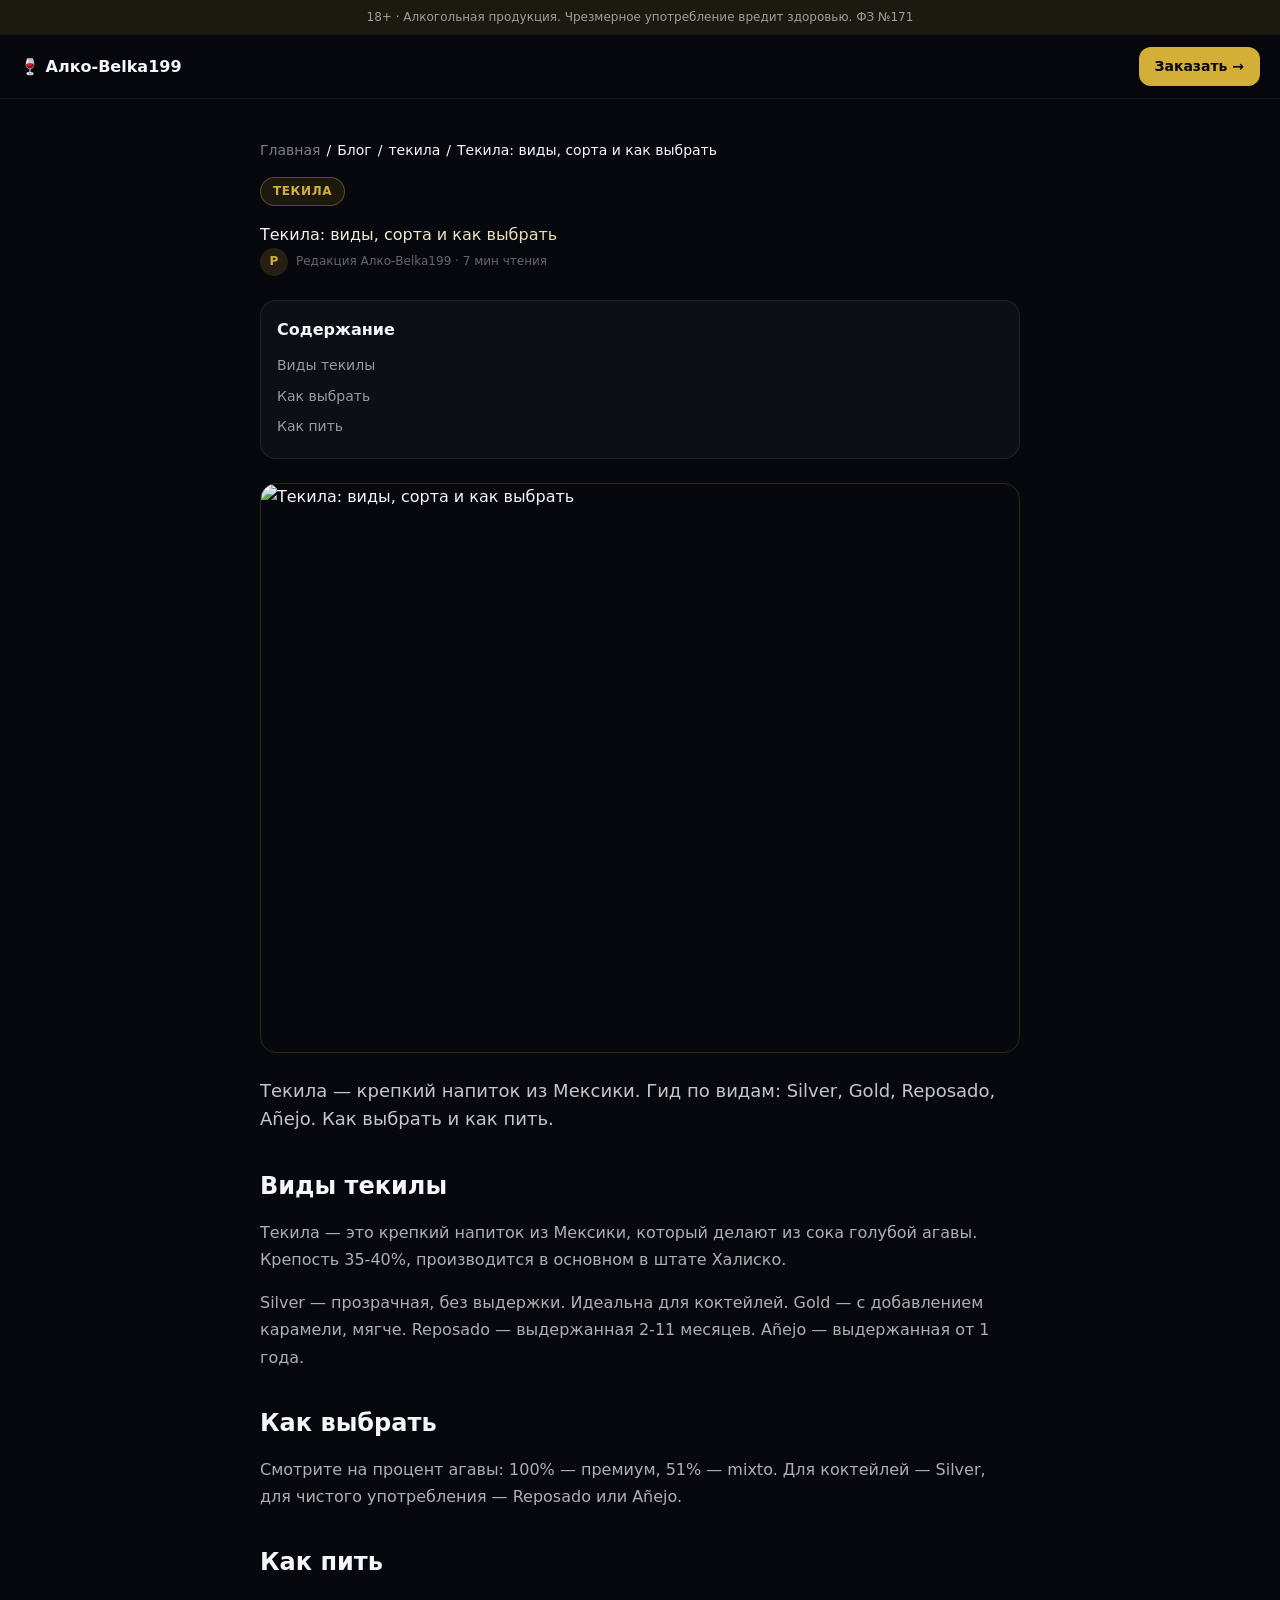
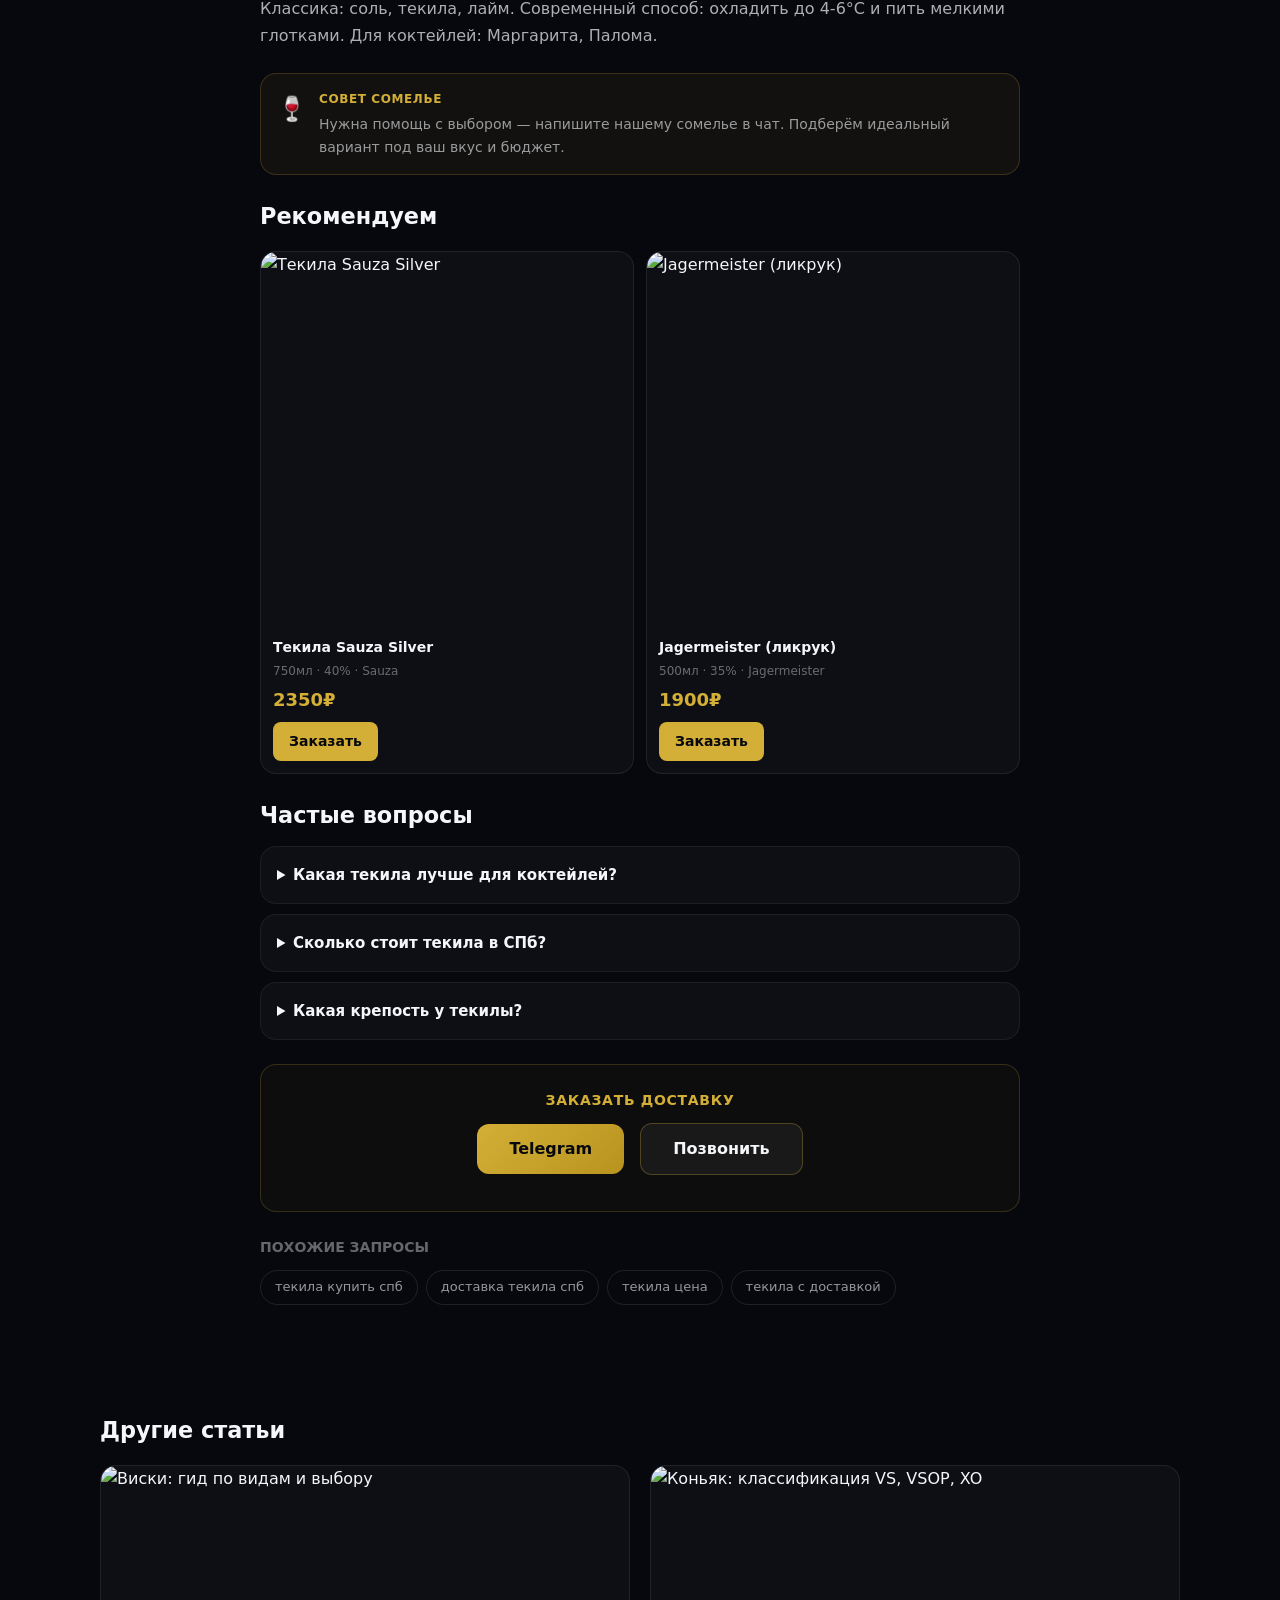
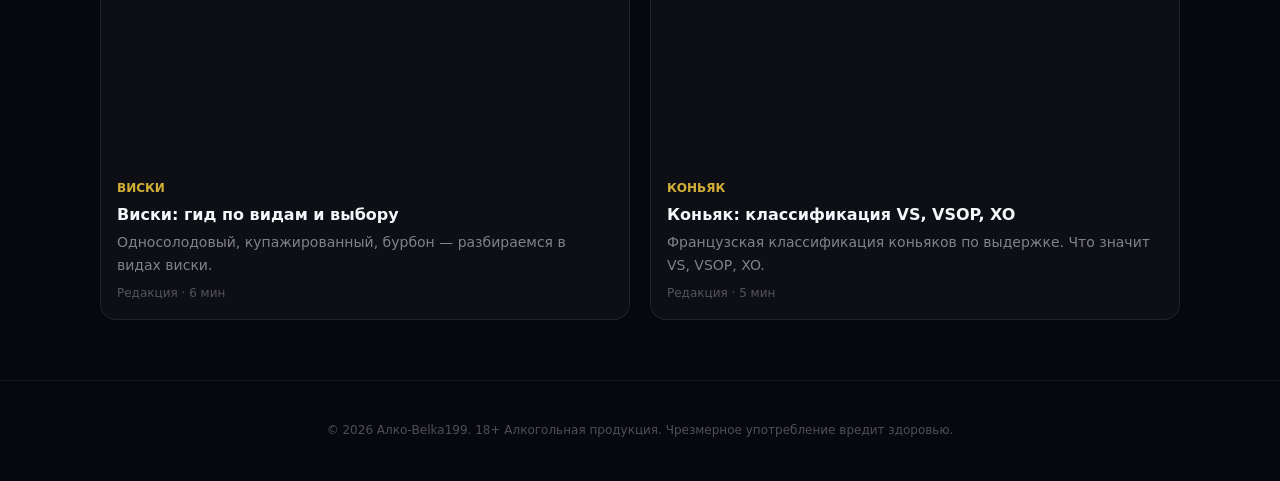
==== commit 35dc326f: "Fix: h1-gold-gradient class" ====
--- a/index.html
+++ b/index.html
@@ -105,7 +105,7 @@
 <div class="art-wrap">
 <div class="crumbs"><a href="https://viktorotkin.github.io/fighter-blog-district/">Главная</a> / <span>Блог</span> / <span>текила</span> / <span class="cur">Текила: виды, сорта и как выбрать</span></div>
 <span class="badge-gold">ТЕКИЛА</span>
-<h1 class="h1-gold">Текила: виды, сорта и как выбрать</h1>
+<h1 class="h1-gold-gradient">Текила: виды, сорта и как выбрать</h1>
 <div class="meta-row"><span class="meta-av">Р</span> Редакция Алко-Belka199 · 7 мин чтения</div>
 <div class="toc-box"><div class="toc-t">Содержание</div><div class="toc-i"><a href="#h2-vidy">Виды текилы</a></div><div class="toc-i"><a href="#h2-vybor">Как выбрать</a></div><div class="toc-i"><a href="#h2-pit">Как пить</a></div></div>
 <img class="hero-img" src="https://media.base44.com/images/public/6a67c058aed75ccd15172d69/4e3a76088_generated_image.png" alt="Текила: виды, сорта и как выбрать">
--- a/assets/index-hqKVg3wp.css
+++ b/assets/index-hqKVg3wp.css
@@ -0,0 +1,74 @@
+.leaflet-pane,.leaflet-tile,.leaflet-marker-icon,.leaflet-marker-shadow,.leaflet-tile-container,.leaflet-pane>svg,.leaflet-pane>canvas,.leaflet-zoom-box,.leaflet-image-layer,.leaflet-layer{position:absolute;left:0;top:0}.leaflet-container{overflow:hidden}.leaflet-tile,.leaflet-marker-icon,.leaflet-marker-shadow{-webkit-user-select:none;-moz-user-select:none;user-select:none;-webkit-user-drag:none}.leaflet-tile::-moz-selection{background:transparent}.leaflet-tile::selection{background:transparent}.leaflet-safari .leaflet-tile{image-rendering:-webkit-optimize-contrast}.leaflet-safari .leaflet-tile-container{width:1600px;height:1600px;-webkit-transform-origin:0 0}.leaflet-marker-icon,.leaflet-marker-shadow{display:block}.leaflet-container .leaflet-overlay-pane svg{max-width:none!important;max-height:none!important}.leaflet-container .leaflet-marker-pane img,.leaflet-container .leaflet-shadow-pane img,.leaflet-container .leaflet-tile-pane img,.leaflet-container img.leaflet-image-layer,.leaflet-container .leaflet-tile{max-width:none!important;max-height:none!important;width:auto;padding:0}.leaflet-container img.leaflet-tile{mix-blend-mode:plus-lighter}.leaflet-container.leaflet-touch-zoom{touch-action:pan-x pan-y}.leaflet-container.leaflet-touch-drag{touch-action:none;touch-action:pinch-zoom}.leaflet-container.leaflet-touch-drag.leaflet-touch-zoom{touch-action:none}.leaflet-container{-webkit-tap-highlight-color:transparent}.leaflet-container a{-webkit-tap-highlight-color:rgba(51,181,229,.4)}.leaflet-tile{filter:inherit;visibility:hidden}.leaflet-tile-loaded{visibility:inherit}.leaflet-zoom-box{width:0;height:0;box-sizing:border-box;z-index:800}.leaflet-overlay-pane svg{-moz-user-select:none}.leaflet-pane{z-index:400}.leaflet-tile-pane{z-index:200}.leaflet-overlay-pane{z-index:400}.leaflet-shadow-pane{z-index:500}.leaflet-marker-pane{z-index:600}.leaflet-tooltip-pane{z-index:650}.leaflet-popup-pane{z-index:700}.leaflet-map-pane canvas{z-index:100}.leaflet-map-pane svg{z-index:200}.leaflet-vml-shape{width:1px;height:1px}.lvml{behavior:url(#default#VML);display:inline-block;position:absolute}.leaflet-control{position:relative;z-index:800;pointer-events:visiblePainted;pointer-events:auto}.leaflet-top,.leaflet-bottom{position:absolute;z-index:1000;pointer-events:none}.leaflet-top{top:0}.leaflet-right{right:0}.leaflet-bottom{bottom:0}.leaflet-left{left:0}.leaflet-control{float:left;clear:both}.leaflet-right .leaflet-control{float:right}.leaflet-top .leaflet-control{margin-top:10px}.leaflet-bottom .leaflet-control{margin-bottom:10px}.leaflet-left .leaflet-control{margin-left:10px}.leaflet-right .leaflet-control{margin-right:10px}.leaflet-fade-anim .leaflet-popup{opacity:0;transition:opacity .2s linear}.leaflet-fade-anim .leaflet-map-pane .leaflet-popup{opacity:1}.leaflet-zoom-animated{transform-origin:0 0}svg.leaflet-zoom-animated{will-change:transform}.leaflet-zoom-anim .leaflet-zoom-animated{transition:transform .25s cubic-bezier(0,0,.25,1)}.leaflet-zoom-anim .leaflet-tile,.leaflet-pan-anim .leaflet-tile{transition:none}.leaflet-zoom-anim .leaflet-zoom-hide{visibility:hidden}.leaflet-interactive{cursor:pointer}.leaflet-grab{cursor:grab}.leaflet-crosshair,.leaflet-crosshair .leaflet-interactive{cursor:crosshair}.leaflet-popup-pane,.leaflet-control{cursor:auto}.leaflet-dragging .leaflet-grab,.leaflet-dragging .leaflet-grab .leaflet-interactive,.leaflet-dragging .leaflet-marker-draggable{cursor:move;cursor:grabbing}.leaflet-marker-icon,.leaflet-marker-shadow,.leaflet-image-layer,.leaflet-pane>svg path,.leaflet-tile-container{pointer-events:none}.leaflet-marker-icon.leaflet-interactive,.leaflet-image-layer.leaflet-interactive,.leaflet-pane>svg path.leaflet-interactive,svg.leaflet-image-layer.leaflet-interactive path{pointer-events:visiblePainted;pointer-events:auto}.leaflet-container{background:#ddd;outline-offset:1px}.leaflet-container a{color:#0078a8}.leaflet-zoom-box{border:2px dotted #38f;background:#ffffff80}.leaflet-container{font-family:Helvetica Neue,Arial,Helvetica,sans-serif;font-size:12px;font-size:.75rem;line-height:1.5}.leaflet-bar{box-shadow:0 1px 5px #000000a6;border-radius:4px}.leaflet-bar a{background-color:#fff;border-bottom:1px solid #ccc;width:26px;height:26px;line-height:26px;display:block;text-align:center;text-decoration:none;color:#000}.leaflet-bar a,.leaflet-control-layers-toggle{background-position:50% 50%;background-repeat:no-repeat;display:block}.leaflet-bar a:hover,.leaflet-bar a:focus{background-color:#f4f4f4}.leaflet-bar a:first-child{border-top-left-radius:4px;border-top-right-radius:4px}.leaflet-bar a:last-child{border-bottom-left-radius:4px;border-bottom-right-radius:4px;border-bottom:none}.leaflet-bar a.leaflet-disabled{cursor:default;background-color:#f4f4f4;color:#bbb}.leaflet-touch .leaflet-bar a{width:30px;height:30px;line-height:30px}.leaflet-touch .leaflet-bar a:first-child{border-top-left-radius:2px;border-top-right-radius:2px}.leaflet-touch .leaflet-bar a:last-child{border-bottom-left-radius:2px;border-bottom-right-radius:2px}.leaflet-control-zoom-in,.leaflet-control-zoom-out{font:700 18px Lucida Console,Monaco,monospace;text-indent:1px}.leaflet-touch .leaflet-control-zoom-in,.leaflet-touch .leaflet-control-zoom-out{font-size:22px}.leaflet-control-layers{box-shadow:0 1px 5px #0006;background:#fff;border-radius:5px}.leaflet-control-layers-toggle{background-image:url([data-uri]);width:36px;height:36px}.leaflet-retina .leaflet-control-layers-toggle{background-image:url([data-uri]);background-size:26px 26px}.leaflet-touch .leaflet-control-layers-toggle{width:44px;height:44px}.leaflet-control-layers .leaflet-control-layers-list,.leaflet-control-layers-expanded .leaflet-control-layers-toggle{display:none}.leaflet-control-layers-expanded .leaflet-control-layers-list{display:block;position:relative}.leaflet-control-layers-expanded{padding:6px 10px 6px 6px;color:#333;background:#fff}.leaflet-control-layers-scrollbar{overflow-y:scroll;overflow-x:hidden;padding-right:5px}.leaflet-control-layers-selector{margin-top:2px;position:relative;top:1px}.leaflet-control-layers label{display:block;font-size:13px;font-size:1.08333em}.leaflet-control-layers-separator{height:0;border-top:1px solid #ddd;margin:5px -10px 5px -6px}.leaflet-default-icon-path{background-image:url([data-uri])}.leaflet-container .leaflet-control-attribution{background:#fff;background:#fffc;margin:0}.leaflet-control-attribution,.leaflet-control-scale-line{padding:0 5px;color:#333;line-height:1.4}.leaflet-control-attribution a{text-decoration:none}.leaflet-control-attribution a:hover,.leaflet-control-attribution a:focus{text-decoration:underline}.leaflet-attribution-flag{display:inline!important;vertical-align:baseline!important;width:1em;height:.6669em}.leaflet-left .leaflet-control-scale{margin-left:5px}.leaflet-bottom .leaflet-control-scale{margin-bottom:5px}.leaflet-control-scale-line{border:2px solid #777;border-top:none;line-height:1.1;padding:2px 5px 1px;white-space:nowrap;box-sizing:border-box;background:#fffc;text-shadow:1px 1px #fff}.leaflet-control-scale-line:not(:first-child){border-top:2px solid #777;border-bottom:none;margin-top:-2px}.leaflet-control-scale-line:not(:first-child):not(:last-child){border-bottom:2px solid #777}.leaflet-touch .leaflet-control-attribution,.leaflet-touch .leaflet-control-layers,.leaflet-touch .leaflet-bar{box-shadow:none}.leaflet-touch .leaflet-control-layers,.leaflet-touch .leaflet-bar{border:2px solid rgba(0,0,0,.2);background-clip:padding-box}.leaflet-popup{position:absolute;text-align:center;margin-bottom:20px}.leaflet-popup-content-wrapper{padding:1px;text-align:left;border-radius:12px}.leaflet-popup-content{margin:13px 24px 13px 20px;line-height:1.3;font-size:13px;font-size:1.08333em;min-height:1px}.leaflet-popup-content p{margin:1.3em 0}.leaflet-popup-tip-container{width:40px;height:20px;position:absolute;left:50%;margin-top:-1px;margin-left:-20px;overflow:hidden;pointer-events:none}.leaflet-popup-tip{width:17px;height:17px;padding:1px;margin:-10px auto 0;pointer-events:auto;transform:rotate(45deg)}.leaflet-popup-content-wrapper,.leaflet-popup-tip{background:#fff;color:#333;box-shadow:0 3px 14px #0006}.leaflet-container a.leaflet-popup-close-button{position:absolute;top:0;right:0;border:none;text-align:center;width:24px;height:24px;font:16px/24px Tahoma,Verdana,sans-serif;color:#757575;text-decoration:none;background:transparent}.leaflet-container a.leaflet-popup-close-button:hover,.leaflet-container a.leaflet-popup-close-button:focus{color:#585858}.leaflet-popup-scrolled{overflow:auto}.leaflet-oldie .leaflet-popup-content-wrapper{-ms-zoom:1}.leaflet-oldie .leaflet-popup-tip{width:24px;margin:0 auto;-ms-filter:"progid:DXImageTransform.Microsoft.Matrix(M11=0.70710678, M12=0.70710678, M21=-0.70710678, M22=0.70710678)";filter:progid:DXImageTransform.Microsoft.Matrix(M11=.70710678,M12=.70710678,M21=-.70710678,M22=.70710678)}.leaflet-oldie .leaflet-control-zoom,.leaflet-oldie .leaflet-control-layers,.leaflet-oldie .leaflet-popup-content-wrapper,.leaflet-oldie .leaflet-popup-tip{border:1px solid #999}.leaflet-div-icon{background:#fff;border:1px solid #666}.leaflet-tooltip{position:absolute;padding:6px;background-color:#fff;border:1px solid #fff;border-radius:3px;color:#222;white-space:nowrap;-webkit-user-select:none;-moz-user-select:none;user-select:none;pointer-events:none;box-shadow:0 1px 3px #0006}.leaflet-tooltip.leaflet-interactive{cursor:pointer;pointer-events:auto}.leaflet-tooltip-top:before,.leaflet-tooltip-bottom:before,.leaflet-tooltip-left:before,.leaflet-tooltip-right:before{position:absolute;pointer-events:none;border:6px solid transparent;background:transparent;content:""}.leaflet-tooltip-bottom{margin-top:6px}.leaflet-tooltip-top{margin-top:-6px}.leaflet-tooltip-bottom:before,.leaflet-tooltip-top:before{left:50%;margin-left:-6px}.leaflet-tooltip-top:before{bottom:0;margin-bottom:-12px;border-top-color:#fff}.leaflet-tooltip-bottom:before{top:0;margin-top:-12px;margin-left:-6px;border-bottom-color:#fff}.leaflet-tooltip-left{margin-left:-6px}.leaflet-tooltip-right{margin-left:6px}.leaflet-tooltip-left:before,.leaflet-tooltip-right:before{top:50%;margin-top:-6px}.leaflet-tooltip-left:before{right:0;margin-right:-12px;border-left-color:#fff}.leaflet-tooltip-right:before{left:0;margin-left:-12px;border-right-color:#fff}@media print{.leaflet-control{-webkit-print-color-adjust:exact;print-color-adjust:exact}}*,:before,:after{--tw-border-spacing-x: 0;--tw-border-spacing-y: 0;--tw-translate-x: 0;--tw-translate-y: 0;--tw-rotate: 0;--tw-skew-x: 0;--tw-skew-y: 0;--tw-scale-x: 1;--tw-scale-y: 1;--tw-pan-x: ;--tw-pan-y: ;--tw-pinch-zoom: ;--tw-scroll-snap-strictness: proximity;--tw-gradient-from-position: ;--tw-gradient-via-position: ;--tw-gradient-to-position: ;--tw-ordinal: ;--tw-slashed-zero: ;--tw-numeric-figure: ;--tw-numeric-spacing: ;--tw-numeric-fraction: ;--tw-ring-inset: ;--tw-ring-offset-width: 0px;--tw-ring-offset-color: #fff;--tw-ring-color: rgb(59 130 246 / .5);--tw-ring-offset-shadow: 0 0 #0000;--tw-ring-shadow: 0 0 #0000;--tw-shadow: 0 0 #0000;--tw-shadow-colored: 0 0 #0000;--tw-blur: ;--tw-brightness: ;--tw-contrast: ;--tw-grayscale: ;--tw-hue-rotate: ;--tw-invert: ;--tw-saturate: ;--tw-sepia: ;--tw-drop-shadow: ;--tw-backdrop-blur: ;--tw-backdrop-brightness: ;--tw-backdrop-contrast: ;--tw-backdrop-grayscale: ;--tw-backdrop-hue-rotate: ;--tw-backdrop-invert: ;--tw-backdrop-opacity: ;--tw-backdrop-saturate: ;--tw-backdrop-sepia: ;--tw-contain-size: ;--tw-contain-layout: ;--tw-contain-paint: ;--tw-contain-style: }::backdrop{--tw-border-spacing-x: 0;--tw-border-spacing-y: 0;--tw-translate-x: 0;--tw-translate-y: 0;--tw-rotate: 0;--tw-skew-x: 0;--tw-skew-y: 0;--tw-scale-x: 1;--tw-scale-y: 1;--tw-pan-x: ;--tw-pan-y: ;--tw-pinch-zoom: ;--tw-scroll-snap-strictness: proximity;--tw-gradient-from-position: ;--tw-gradient-via-position: ;--tw-gradient-to-position: ;--tw-ordinal: ;--tw-slashed-zero: ;--tw-numeric-figure: ;--tw-numeric-spacing: ;--tw-numeric-fraction: ;--tw-ring-inset: ;--tw-ring-offset-width: 0px;--tw-ring-offset-color: #fff;--tw-ring-color: rgb(59 130 246 / .5);--tw-ring-offset-shadow: 0 0 #0000;--tw-ring-shadow: 0 0 #0000;--tw-shadow: 0 0 #0000;--tw-shadow-colored: 0 0 #0000;--tw-blur: ;--tw-brightness: ;--tw-contrast: ;--tw-grayscale: ;--tw-hue-rotate: ;--tw-invert: ;--tw-saturate: ;--tw-sepia: ;--tw-drop-shadow: ;--tw-backdrop-blur: ;--tw-backdrop-brightness: ;--tw-backdrop-contrast: ;--tw-backdrop-grayscale: ;--tw-backdrop-hue-rotate: ;--tw-backdrop-invert: ;--tw-backdrop-opacity: ;--tw-backdrop-saturate: ;--tw-backdrop-sepia: ;--tw-contain-size: ;--tw-contain-layout: ;--tw-contain-paint: ;--tw-contain-style: }*,:before,:after{box-sizing:border-box;border-width:0;border-style:solid;border-color:#e5e7eb}:before,:after{--tw-content: ""}html,:host{line-height:1.5;-webkit-text-size-adjust:100%;-moz-tab-size:4;-o-tab-size:4;tab-size:4;font-family:ui-sans-serif,system-ui,sans-serif,"Apple Color Emoji","Segoe UI Emoji",Segoe UI Symbol,"Noto Color Emoji";font-feature-settings:normal;font-variation-settings:normal;-webkit-tap-highlight-color:transparent}body{margin:0;line-height:inherit}hr{height:0;color:inherit;border-top-width:1px}abbr:where([title]){-webkit-text-decoration:underline dotted;text-decoration:underline dotted}h1,h2,h3,h4,h5,h6{font-size:inherit;font-weight:inherit}a{color:inherit;text-decoration:inherit}b,strong{font-weight:bolder}code,kbd,samp,pre{font-family:var(--font-mono);font-feature-settings:normal;font-variation-settings:normal;font-size:1em}small{font-size:80%}sub,sup{font-size:75%;line-height:0;position:relative;vertical-align:baseline}sub{bottom:-.25em}sup{top:-.5em}table{text-indent:0;border-color:inherit;border-collapse:collapse}button,input,optgroup,select,textarea{font-family:inherit;font-feature-settings:inherit;font-variation-settings:inherit;font-size:100%;font-weight:inherit;line-height:inherit;letter-spacing:inherit;color:inherit;margin:0;padding:0}button,select{text-transform:none}button,input:where([type=button]),input:where([type=reset]),input:where([type=submit]){-webkit-appearance:button;background-color:transparent;background-image:none}:-moz-focusring{outline:auto}:-moz-ui-invalid{box-shadow:none}progress{vertical-align:baseline}::-webkit-inner-spin-button,::-webkit-outer-spin-button{height:auto}[type=search]{-webkit-appearance:textfield;outline-offset:-2px}::-webkit-search-decoration{-webkit-appearance:none}::-webkit-file-upload-button{-webkit-appearance:button;font:inherit}summary{display:list-item}blockquote,dl,dd,h1,h2,h3,h4,h5,h6,hr,figure,p,pre{margin:0}fieldset{margin:0;padding:0}legend{padding:0}ol,ul,menu{list-style:none;margin:0;padding:0}dialog{padding:0}textarea{resize:vertical}input::-moz-placeholder,textarea::-moz-placeholder{opacity:1;color:#9ca3af}input::placeholder,textarea::placeholder{opacity:1;color:#9ca3af}button,[role=button]{cursor:pointer}:disabled{cursor:default}img,svg,video,canvas,audio,iframe,embed,object{display:block;vertical-align:middle}img,video{max-width:100%;height:auto}[hidden]:where(:not([hidden=until-found])){display:none}:root{--background: 228 30% 3.9%;--foreground: 220 33% 97%;--card: 228 30% 6%;--card-foreground: 220 33% 97%;--popover: 228 30% 6%;--popover-foreground: 220 33% 97%;--primary: 46 65% 52%;--primary-foreground: 228 30% 3.9%;--secondary: 228 20% 12%;--secondary-foreground: 220 33% 97%;--muted: 228 20% 12%;--muted-foreground: 220 20% 65%;--accent: 332 100% 78%;--accent-foreground: 228 30% 3.9%;--destructive: 0 72% 51%;--destructive-foreground: 220 33% 97%;--border: 220 20% 18%;--input: 220 20% 18%;--ring: 46 65% 52%;--chart-1: 46 65% 52%;--chart-2: 332 100% 78%;--chart-3: 197 37% 24%;--chart-4: 43 74% 66%;--chart-5: 27 87% 67%;--radius: .75rem;--font-heading: -apple-system, "Segoe UI", Roboto, "Helvetica Neue", Arial, sans-serif;--font-body: -apple-system, "Segoe UI", Roboto, "Helvetica Neue", Arial, sans-serif;--font-display: -apple-system, "Segoe UI", Roboto, "Helvetica Neue", Arial, sans-serif;--font-mono: ui-monospace, SFMono-Regular, Menlo, Monaco, Consolas, monospace;--sidebar-background: 228 30% 5%;--sidebar-foreground: 220 20% 65%;--sidebar-primary: 46 65% 52%;--sidebar-primary-foreground: 228 30% 3.9%;--sidebar-accent: 228 20% 12%;--sidebar-accent-foreground: 220 33% 97%;--sidebar-border: 220 20% 18%;--sidebar-ring: 46 65% 52%}*{border-color:hsl(var(--border));outline-color:hsl(var(--ring) / .5)}html{scroll-behavior:smooth;overflow-x:hidden}body{font-family:var(--font-body);color:hsl(var(--foreground));-webkit-font-smoothing:antialiased;-moz-osx-font-smoothing:grayscale;background-color:#07080d;overflow-x:hidden;-webkit-tap-highlight-color:transparent;-webkit-overflow-scrolling:touch}img,video,svg,table{max-width:100%}table{display:block;overflow-x:auto;-webkit-overflow-scrolling:touch}.container{width:100%}@media(min-width:640px){.container{max-width:640px}}@media(min-width:768px){.container{max-width:768px}}@media(min-width:1024px){.container{max-width:1024px}}@media(min-width:1280px){.container{max-width:1280px}}@media(min-width:1536px){.container{max-width:1536px}}.text-gradient-gold{background:linear-gradient(135deg,#d4af37,gold 45%,#b8860b);-webkit-background-clip:text;background-clip:text;color:transparent}.card-glass{background:#ffffff08;border:1px solid rgba(255,255,255,.08)}.sr-only{position:absolute;width:1px;height:1px;padding:0;margin:-1px;overflow:hidden;clip:rect(0,0,0,0);white-space:nowrap;border-width:0}.pointer-events-none{pointer-events:none}.pointer-events-auto{pointer-events:auto}.visible{visibility:visible}.invisible{visibility:hidden}.static{position:static}.fixed{position:fixed}.absolute{position:absolute}.relative{position:relative}.sticky{position:sticky}.inset-0{top:0;right:0;bottom:0;left:0}.inset-x-0{left:0;right:0}.inset-y-0{top:0;bottom:0}.-bottom-12{bottom:-3rem}.-bottom-4{bottom:-1rem}.-left-12{left:-3rem}.-left-4{left:-1rem}.-right-1\.5{right:-.375rem}.-right-12{right:-3rem}.-top-1\.5{top:-.375rem}.-top-12{top:-3rem}.bottom-0{bottom:0}.bottom-20{bottom:5rem}.bottom-4{bottom:1rem}.bottom-5{bottom:1.25rem}.left-0{left:0}.left-1{left:.25rem}.left-1\/2{left:50%}.left-2{left:.5rem}.left-3{left:.75rem}.left-3\.5{left:.875rem}.left-\[50\%\]{left:50%}.right-0{right:0}.right-1{right:.25rem}.right-1\.5{right:.375rem}.right-2{right:.5rem}.right-3{right:.75rem}.right-4{right:1rem}.right-5{right:1.25rem}.right-\[calc\(50\%-22px\)\]{right:calc(50% - 22px)}.top-0{top:0}.top-1{top:.25rem}.top-1\.5{top:.375rem}.top-1\/2{top:50%}.top-2{top:.5rem}.top-3\.5{top:.875rem}.top-4{top:1rem}.top-6{top:1.5rem}.top-8{top:2rem}.top-\[1px\]{top:1px}.top-\[50\%\]{top:50%}.top-\[60\%\]{top:60%}.top-full{top:100%}.-z-10{z-index:-10}.z-10{z-index:10}.z-20{z-index:20}.z-30{z-index:30}.z-40{z-index:40}.z-50{z-index:50}.z-\[100\]{z-index:100}.z-\[1\]{z-index:1}.z-\[60\]{z-index:60}.col-span-2{grid-column:span 2 / span 2}.-mx-1{margin-left:-.25rem;margin-right:-.25rem}.mx-1{margin-left:.25rem;margin-right:.25rem}.mx-2{margin-left:.5rem;margin-right:.5rem}.mx-3\.5{margin-left:.875rem;margin-right:.875rem}.mx-auto{margin-left:auto;margin-right:auto}.my-0\.5{margin-top:.125rem;margin-bottom:.125rem}.my-1{margin-top:.25rem;margin-bottom:.25rem}.my-6{margin-top:1.5rem;margin-bottom:1.5rem}.my-auto{margin-top:auto;margin-bottom:auto}.-ml-4{margin-left:-1rem}.-mt-4{margin-top:-1rem}.mb-1{margin-bottom:.25rem}.mb-1\.5{margin-bottom:.375rem}.mb-10{margin-bottom:2.5rem}.mb-2{margin-bottom:.5rem}.mb-3{margin-bottom:.75rem}.mb-4{margin-bottom:1rem}.mb-5{margin-bottom:1.25rem}.mb-6{margin-bottom:1.5rem}.mb-8{margin-bottom:2rem}.ml-0\.5{margin-left:.125rem}.ml-1{margin-left:.25rem}.ml-2\.5{margin-left:.625rem}.ml-3{margin-left:.75rem}.ml-auto{margin-left:auto}.mr-1{margin-right:.25rem}.mr-1\.5{margin-right:.375rem}.mr-2{margin-right:.5rem}.mt-0\.5{margin-top:.125rem}.mt-1{margin-top:.25rem}.mt-1\.5{margin-top:.375rem}.mt-10{margin-top:2.5rem}.mt-12{margin-top:3rem}.mt-16{margin-top:4rem}.mt-2{margin-top:.5rem}.mt-2\.5{margin-top:.625rem}.mt-20{margin-top:5rem}.mt-24{margin-top:6rem}.mt-3{margin-top:.75rem}.mt-4{margin-top:1rem}.mt-5{margin-top:1.25rem}.mt-6{margin-top:1.5rem}.mt-7{margin-top:1.75rem}.mt-8{margin-top:2rem}.mt-\[17px\]{margin-top:17px}.mt-auto{margin-top:auto}.line-clamp-2{overflow:hidden;display:-webkit-box;-webkit-box-orient:vertical;-webkit-line-clamp:2}.block{display:block}.inline-block{display:inline-block}.inline{display:inline}.flex{display:flex}.inline-flex{display:inline-flex}.table{display:table}.grid{display:grid}.contents{display:contents}.hidden{display:none}.aspect-\[4\/3\]{aspect-ratio:4/3}.aspect-square{aspect-ratio:1 / 1}.aspect-video{aspect-ratio:16 / 9}.size-4{width:1rem;height:1rem}.h-0\.5{height:.125rem}.h-1{height:.25rem}.h-1\.5{height:.375rem}.h-10{height:2.5rem}.h-11{height:2.75rem}.h-12{height:3rem}.h-14{height:3.5rem}.h-16{height:4rem}.h-2{height:.5rem}.h-2\.5{height:.625rem}.h-20{height:5rem}.h-24{height:6rem}.h-3{height:.75rem}.h-3\.5{height:.875rem}.h-32{height:8rem}.h-4{height:1rem}.h-40{height:10rem}.h-48{height:12rem}.h-5{height:1.25rem}.h-6{height:1.5rem}.h-64{height:16rem}.h-7{height:1.75rem}.h-8{height:2rem}.h-9{height:2.25rem}.h-96{height:24rem}.h-\[1px\]{height:1px}.h-\[var\(--radix-navigation-menu-viewport-height\)\]{height:var(--radix-navigation-menu-viewport-height)}.h-\[var\(--radix-select-trigger-height\)\]{height:var(--radix-select-trigger-height)}.h-auto{height:auto}.h-full{height:100%}.h-px{height:1px}.h-svh{height:100svh}.max-h-64{max-height:16rem}.max-h-96{max-height:24rem}.max-h-\[300px\]{max-height:300px}.max-h-\[85vh\]{max-height:85vh}.max-h-\[90vh\]{max-height:90vh}.max-h-screen{max-height:100vh}.min-h-0{min-height:0px}.min-h-\[120px\]{min-height:120px}.min-h-\[60px\]{min-height:60px}.min-h-screen{min-height:100vh}.min-h-svh{min-height:100svh}.w-0{width:0px}.w-1{width:.25rem}.w-1\.5{width:.375rem}.w-10{width:2.5rem}.w-11{width:2.75rem}.w-12{width:3rem}.w-14{width:3.5rem}.w-16{width:4rem}.w-2{width:.5rem}.w-2\.5{width:.625rem}.w-20{width:5rem}.w-24{width:6rem}.w-28{width:7rem}.w-3{width:.75rem}.w-3\.5{width:.875rem}.w-3\/4{width:75%}.w-4{width:1rem}.w-44{width:11rem}.w-5{width:1.25rem}.w-6{width:1.5rem}.w-60{width:15rem}.w-64{width:16rem}.w-7{width:1.75rem}.w-72{width:18rem}.w-8{width:2rem}.w-9{width:2.25rem}.w-\[--sidebar-width\]{width:var(--sidebar-width)}.w-\[100px\]{width:100px}.w-\[1px\]{width:1px}.w-auto{width:auto}.w-fit{width:-moz-fit-content;width:fit-content}.w-full{width:100%}.w-max{width:-moz-max-content;width:max-content}.w-px{width:1px}.min-w-0{min-width:0px}.min-w-10{min-width:2.5rem}.min-w-4{min-width:1rem}.min-w-5{min-width:1.25rem}.min-w-8{min-width:2rem}.min-w-9{min-width:2.25rem}.min-w-\[100px\]{min-width:100px}.min-w-\[12rem\]{min-width:12rem}.min-w-\[140px\]{min-width:140px}.min-w-\[160px\]{min-width:160px}.min-w-\[180px\]{min-width:180px}.min-w-\[200px\]{min-width:200px}.min-w-\[220px\]{min-width:220px}.min-w-\[8rem\]{min-width:8rem}.min-w-\[var\(--radix-select-trigger-width\)\]{min-width:var(--radix-select-trigger-width)}.max-w-2xl{max-width:42rem}.max-w-\[--skeleton-width\]{max-width:var(--skeleton-width)}.max-w-\[1120px\]{max-width:1120px}.max-w-\[200px\]{max-width:200px}.max-w-\[640px\]{max-width:640px}.max-w-\[800px\]{max-width:800px}.max-w-\[calc\(100vw-2\.5rem\)\]{max-width:calc(100vw - 2.5rem)}.max-w-full{max-width:100%}.max-w-lg{max-width:32rem}.max-w-max{max-width:-moz-max-content;max-width:max-content}.max-w-md{max-width:28rem}.max-w-none{max-width:none}.max-w-sm{max-width:24rem}.max-w-xl{max-width:36rem}.flex-1{flex:1 1 0%}.flex-shrink-0,.shrink-0{flex-shrink:0}.grow{flex-grow:1}.grow-0{flex-grow:0}.basis-full{flex-basis:100%}.caption-bottom{caption-side:bottom}.border-collapse{border-collapse:collapse}.-translate-x-1\/2{--tw-translate-x: -50%;transform:translate(var(--tw-translate-x),var(--tw-translate-y)) rotate(var(--tw-rotate)) skew(var(--tw-skew-x)) skewY(var(--tw-skew-y)) scaleX(var(--tw-scale-x)) scaleY(var(--tw-scale-y))}.-translate-x-px{--tw-translate-x: -1px;transform:translate(var(--tw-translate-x),var(--tw-translate-y)) rotate(var(--tw-rotate)) skew(var(--tw-skew-x)) skewY(var(--tw-skew-y)) scaleX(var(--tw-scale-x)) scaleY(var(--tw-scale-y))}.-translate-y-1\/2{--tw-translate-y: -50%;transform:translate(var(--tw-translate-x),var(--tw-translate-y)) rotate(var(--tw-rotate)) skew(var(--tw-skew-x)) skewY(var(--tw-skew-y)) scaleX(var(--tw-scale-x)) scaleY(var(--tw-scale-y))}.translate-x-\[-50\%\]{--tw-translate-x: -50%;transform:translate(var(--tw-translate-x),var(--tw-translate-y)) rotate(var(--tw-rotate)) skew(var(--tw-skew-x)) skewY(var(--tw-skew-y)) scaleX(var(--tw-scale-x)) scaleY(var(--tw-scale-y))}.translate-x-px{--tw-translate-x: 1px;transform:translate(var(--tw-translate-x),var(--tw-translate-y)) rotate(var(--tw-rotate)) skew(var(--tw-skew-x)) skewY(var(--tw-skew-y)) scaleX(var(--tw-scale-x)) scaleY(var(--tw-scale-y))}.translate-y-\[-50\%\]{--tw-translate-y: -50%;transform:translate(var(--tw-translate-x),var(--tw-translate-y)) rotate(var(--tw-rotate)) skew(var(--tw-skew-x)) skewY(var(--tw-skew-y)) scaleX(var(--tw-scale-x)) scaleY(var(--tw-scale-y))}.-rotate-90{--tw-rotate: -90deg;transform:translate(var(--tw-translate-x),var(--tw-translate-y)) rotate(var(--tw-rotate)) skew(var(--tw-skew-x)) skewY(var(--tw-skew-y)) scaleX(var(--tw-scale-x)) scaleY(var(--tw-scale-y))}.rotate-180{--tw-rotate: 180deg;transform:translate(var(--tw-translate-x),var(--tw-translate-y)) rotate(var(--tw-rotate)) skew(var(--tw-skew-x)) skewY(var(--tw-skew-y)) scaleX(var(--tw-scale-x)) scaleY(var(--tw-scale-y))}.rotate-45{--tw-rotate: 45deg;transform:translate(var(--tw-translate-x),var(--tw-translate-y)) rotate(var(--tw-rotate)) skew(var(--tw-skew-x)) skewY(var(--tw-skew-y)) scaleX(var(--tw-scale-x)) scaleY(var(--tw-scale-y))}.rotate-90{--tw-rotate: 90deg;transform:translate(var(--tw-translate-x),var(--tw-translate-y)) rotate(var(--tw-rotate)) skew(var(--tw-skew-x)) skewY(var(--tw-skew-y)) scaleX(var(--tw-scale-x)) scaleY(var(--tw-scale-y))}.transform{transform:translate(var(--tw-translate-x),var(--tw-translate-y)) rotate(var(--tw-rotate)) skew(var(--tw-skew-x)) skewY(var(--tw-skew-y)) scaleX(var(--tw-scale-x)) scaleY(var(--tw-scale-y))}@keyframes ping{75%,to{transform:scale(2);opacity:0}}.animate-ping{animation:ping 1s cubic-bezier(0,0,.2,1) infinite}@keyframes pulse{50%{opacity:.5}}.animate-pulse{animation:pulse 2s cubic-bezier(.4,0,.6,1) infinite}@keyframes spin{to{transform:rotate(360deg)}}.animate-spin{animation:spin 1s linear infinite}.cursor-default{cursor:default}.cursor-help{cursor:help}.cursor-pointer{cursor:pointer}.touch-none{touch-action:none}.select-none{-webkit-user-select:none;-moz-user-select:none;user-select:none}.resize-none{resize:none}.resize{resize:both}.list-inside{list-style-position:inside}.list-disc{list-style-type:disc}.list-none{list-style-type:none}.grid-cols-1{grid-template-columns:repeat(1,minmax(0,1fr))}.grid-cols-2{grid-template-columns:repeat(2,minmax(0,1fr))}.grid-cols-3{grid-template-columns:repeat(3,minmax(0,1fr))}.grid-cols-4{grid-template-columns:repeat(4,minmax(0,1fr))}.grid-cols-7{grid-template-columns:repeat(7,minmax(0,1fr))}.flex-row{flex-direction:row}.flex-col{flex-direction:column}.flex-col-reverse{flex-direction:column-reverse}.flex-wrap{flex-wrap:wrap}.items-start{align-items:flex-start}.items-end{align-items:flex-end}.items-center{align-items:center}.items-baseline{align-items:baseline}.items-stretch{align-items:stretch}.justify-end{justify-content:flex-end}.justify-center{justify-content:center}.justify-between{justify-content:space-between}.gap-0\.5{gap:.125rem}.gap-1{gap:.25rem}.gap-1\.5{gap:.375rem}.gap-2{gap:.5rem}.gap-2\.5{gap:.625rem}.gap-3{gap:.75rem}.gap-3\.5{gap:.875rem}.gap-4{gap:1rem}.gap-5{gap:1.25rem}.gap-6{gap:1.5rem}.gap-8{gap:2rem}.gap-x-2{-moz-column-gap:.5rem;column-gap:.5rem}.space-x-1>:not([hidden])~:not([hidden]){--tw-space-x-reverse: 0;margin-right:calc(.25rem * var(--tw-space-x-reverse));margin-left:calc(.25rem * calc(1 - var(--tw-space-x-reverse)))}.space-x-4>:not([hidden])~:not([hidden]){--tw-space-x-reverse: 0;margin-right:calc(1rem * var(--tw-space-x-reverse));margin-left:calc(1rem * calc(1 - var(--tw-space-x-reverse)))}.space-y-0\.5>:not([hidden])~:not([hidden]){--tw-space-y-reverse: 0;margin-top:calc(.125rem * calc(1 - var(--tw-space-y-reverse)));margin-bottom:calc(.125rem * var(--tw-space-y-reverse))}.space-y-1>:not([hidden])~:not([hidden]){--tw-space-y-reverse: 0;margin-top:calc(.25rem * calc(1 - var(--tw-space-y-reverse)));margin-bottom:calc(.25rem * var(--tw-space-y-reverse))}.space-y-1\.5>:not([hidden])~:not([hidden]){--tw-space-y-reverse: 0;margin-top:calc(.375rem * calc(1 - var(--tw-space-y-reverse)));margin-bottom:calc(.375rem * var(--tw-space-y-reverse))}.space-y-2>:not([hidden])~:not([hidden]){--tw-space-y-reverse: 0;margin-top:calc(.5rem * calc(1 - var(--tw-space-y-reverse)));margin-bottom:calc(.5rem * var(--tw-space-y-reverse))}.space-y-2\.5>:not([hidden])~:not([hidden]){--tw-space-y-reverse: 0;margin-top:calc(.625rem * calc(1 - var(--tw-space-y-reverse)));margin-bottom:calc(.625rem * var(--tw-space-y-reverse))}.space-y-3>:not([hidden])~:not([hidden]){--tw-space-y-reverse: 0;margin-top:calc(.75rem * calc(1 - var(--tw-space-y-reverse)));margin-bottom:calc(.75rem * var(--tw-space-y-reverse))}.space-y-4>:not([hidden])~:not([hidden]){--tw-space-y-reverse: 0;margin-top:calc(1rem * calc(1 - var(--tw-space-y-reverse)));margin-bottom:calc(1rem * var(--tw-space-y-reverse))}.space-y-5>:not([hidden])~:not([hidden]){--tw-space-y-reverse: 0;margin-top:calc(1.25rem * calc(1 - var(--tw-space-y-reverse)));margin-bottom:calc(1.25rem * var(--tw-space-y-reverse))}.space-y-6>:not([hidden])~:not([hidden]){--tw-space-y-reverse: 0;margin-top:calc(1.5rem * calc(1 - var(--tw-space-y-reverse)));margin-bottom:calc(1.5rem * var(--tw-space-y-reverse))}.overflow-auto{overflow:auto}.overflow-hidden{overflow:hidden}.overflow-x-auto{overflow-x:auto}.overflow-y-auto{overflow-y:auto}.overflow-x-hidden{overflow-x:hidden}.truncate{overflow:hidden;text-overflow:ellipsis;white-space:nowrap}.whitespace-nowrap{white-space:nowrap}.whitespace-pre-wrap{white-space:pre-wrap}.break-words{overflow-wrap:break-word}.rounded{border-radius:.25rem}.rounded-2xl{border-radius:1rem}.rounded-3xl{border-radius:1.5rem}.rounded-\[2px\]{border-radius:2px}.rounded-\[inherit\]{border-radius:inherit}.rounded-full{border-radius:9999px}.rounded-lg{border-radius:var(--radius)}.rounded-md{border-radius:calc(var(--radius) - 2px)}.rounded-sm{border-radius:calc(var(--radius) - 4px)}.rounded-xl{border-radius:.75rem}.rounded-b-none{border-bottom-right-radius:0;border-bottom-left-radius:0}.rounded-b-xl{border-bottom-right-radius:.75rem;border-bottom-left-radius:.75rem}.rounded-t-3xl{border-top-left-radius:1.5rem;border-top-right-radius:1.5rem}.rounded-t-\[10px\]{border-top-left-radius:10px;border-top-right-radius:10px}.rounded-tl-sm{border-top-left-radius:calc(var(--radius) - 4px)}.border{border-width:1px}.border-2{border-width:2px}.border-4{border-width:4px}.border-\[1\.5px\]{border-width:1.5px}.border-y{border-top-width:1px;border-bottom-width:1px}.border-b{border-bottom-width:1px}.border-b-0{border-bottom-width:0px}.border-l{border-left-width:1px}.border-l-2{border-left-width:2px}.border-r{border-right-width:1px}.border-t{border-top-width:1px}.border-t-0{border-top-width:0px}.border-dashed{border-style:dashed}.border-\[\#D4AF37\]{--tw-border-opacity: 1;border-color:rgb(212 175 55 / var(--tw-border-opacity, 1))}.border-\[\#D4AF37\]\/20{border-color:#d4af3733}.border-\[\#D4AF37\]\/30{border-color:#d4af374d}.border-\[\#D4AF37\]\/40{border-color:#d4af3766}.border-\[--color-border\]{border-color:var(--color-border)}.border-\[rgba\(212\,175\,55\,0\.15\)\]{border-color:#d4af3726}.border-\[rgba\(212\,175\,55\,0\.2\)\]{border-color:#d4af3733}.border-\[rgba\(212\,175\,55\,0\.25\)\]{border-color:#d4af3740}.border-\[rgba\(212\,175\,55\,0\.28\)\]{border-color:#d4af3747}.border-\[rgba\(212\,175\,55\,0\.3\)\]{border-color:#d4af374d}.border-\[rgba\(212\,175\,55\,0\.35\)\]{border-color:#d4af3759}.border-\[rgba\(212\,175\,55\,0\.4\)\]{border-color:#d4af3766}.border-\[rgba\(212\,175\,55\,0\.5\)\]{border-color:#d4af3780}.border-\[rgba\(231\,76\,60\,0\.15\)\]{border-color:#e74c3c26}.border-\[rgba\(231\,76\,60\,0\.2\)\]{border-color:#e74c3c33}.border-\[rgba\(231\,76\,60\,0\.25\)\]{border-color:#e74c3c40}.border-\[rgba\(231\,76\,60\,0\.3\)\]{border-color:#e74c3c4d}.border-\[rgba\(231\,76\,60\,0\.35\)\]{border-color:#e74c3c59}.border-\[rgba\(231\,76\,60\,0\.4\)\]{border-color:#e74c3c66}.border-\[rgba\(231\,76\,60\,0\.5\)\]{border-color:#e74c3c80}.border-\[rgba\(243\,156\,18\,0\.15\)\]{border-color:#f39c1226}.border-\[rgba\(243\,156\,18\,0\.2\)\]{border-color:#f39c1233}.border-\[rgba\(243\,156\,18\,0\.25\)\]{border-color:#f39c1240}.border-\[rgba\(243\,156\,18\,0\.3\)\]{border-color:#f39c124d}.border-\[rgba\(243\,156\,18\,0\.35\)\]{border-color:#f39c1259}.border-\[rgba\(39\,174\,96\,0\.2\)\]{border-color:#27ae6033}.border-\[rgba\(39\,174\,96\,0\.25\)\]{border-color:#27ae6040}.border-\[rgba\(39\,174\,96\,0\.3\)\]{border-color:#27ae604d}.border-\[rgba\(39\,174\,96\,0\.35\)\]{border-color:#27ae6059}.border-\[rgba\(39\,174\,96\,0\.5\)\]{border-color:#27ae6080}.border-\[rgba\(77\,163\,255\,0\.25\)\]{border-color:#4da3ff40}.border-border{border-color:hsl(var(--border))}.border-border\/50{border-color:hsl(var(--border) / .5)}.border-destructive{border-color:hsl(var(--destructive))}.border-destructive\/50{border-color:hsl(var(--destructive) / .5)}.border-input{border-color:hsl(var(--input))}.border-primary{border-color:hsl(var(--primary))}.border-primary\/50{border-color:hsl(var(--primary) / .5)}.border-sidebar-border{border-color:hsl(var(--sidebar-border))}.border-slate-100{--tw-border-opacity: 1;border-color:rgb(241 245 249 / var(--tw-border-opacity, 1))}.border-slate-200{--tw-border-opacity: 1;border-color:rgb(226 232 240 / var(--tw-border-opacity, 1))}.border-transparent{border-color:transparent}.border-white\/10{border-color:#ffffff1a}.border-white\/20{border-color:#fff3}.border-white\/5{border-color:#ffffff0d}.border-l-\[\#27AE60\]{--tw-border-opacity: 1;border-left-color:rgb(39 174 96 / var(--tw-border-opacity, 1))}.border-l-\[\#E74C3C\]{--tw-border-opacity: 1;border-left-color:rgb(231 76 60 / var(--tw-border-opacity, 1))}.border-l-transparent{border-left-color:transparent}.border-t-\[\#D4AF37\]{--tw-border-opacity: 1;border-top-color:rgb(212 175 55 / var(--tw-border-opacity, 1))}.border-t-slate-800{--tw-border-opacity: 1;border-top-color:rgb(30 41 59 / var(--tw-border-opacity, 1))}.border-t-transparent{border-top-color:transparent}.bg-\[\#07080D\]{--tw-bg-opacity: 1;background-color:rgb(7 8 13 / var(--tw-bg-opacity, 1))}.bg-\[\#0B0C12\]{--tw-bg-opacity: 1;background-color:rgb(11 12 18 / var(--tw-bg-opacity, 1))}.bg-\[\#27AE60\]{--tw-bg-opacity: 1;background-color:rgb(39 174 96 / var(--tw-bg-opacity, 1))}.bg-\[\#4DA3FF\]{--tw-bg-opacity: 1;background-color:rgb(77 163 255 / var(--tw-bg-opacity, 1))}.bg-\[\#A569BD\]{--tw-bg-opacity: 1;background-color:rgb(165 105 189 / var(--tw-bg-opacity, 1))}.bg-\[\#D4AF37\]{--tw-bg-opacity: 1;background-color:rgb(212 175 55 / var(--tw-bg-opacity, 1))}.bg-\[\#D4AF37\]\/10{background-color:#d4af371a}.bg-\[\#D4AF37\]\/5{background-color:#d4af370d}.bg-\[\#E74C3C\]{--tw-bg-opacity: 1;background-color:rgb(231 76 60 / var(--tw-bg-opacity, 1))}.bg-\[\#F39C12\]{--tw-bg-opacity: 1;background-color:rgb(243 156 18 / var(--tw-bg-opacity, 1))}.bg-\[--color-bg\]{background-color:var(--color-bg)}.bg-\[rgba\(15\,16\,22\,0\.92\)\]{background-color:#0f1016eb}.bg-\[rgba\(15\,16\,22\,0\.95\)\]{background-color:#0f1016f2}.bg-\[rgba\(212\,175\,55\,0\.03\)\]{background-color:#d4af3708}.bg-\[rgba\(212\,175\,55\,0\.04\)\]{background-color:#d4af370a}.bg-\[rgba\(212\,175\,55\,0\.05\)\]{background-color:#d4af370d}.bg-\[rgba\(212\,175\,55\,0\.06\)\]{background-color:#d4af370f}.bg-\[rgba\(212\,175\,55\,0\.08\)\]{background-color:#d4af3714}.bg-\[rgba\(212\,175\,55\,0\.1\)\]{background-color:#d4af371a}.bg-\[rgba\(212\,175\,55\,0\.12\)\]{background-color:#d4af371f}.bg-\[rgba\(212\,175\,55\,0\.15\)\]{background-color:#d4af3726}.bg-\[rgba\(231\,76\,60\,0\.04\)\]{background-color:#e74c3c0a}.bg-\[rgba\(231\,76\,60\,0\.05\)\]{background-color:#e74c3c0d}.bg-\[rgba\(231\,76\,60\,0\.06\)\]{background-color:#e74c3c0f}.bg-\[rgba\(231\,76\,60\,0\.08\)\]{background-color:#e74c3c14}.bg-\[rgba\(231\,76\,60\,0\.1\)\]{background-color:#e74c3c1a}.bg-\[rgba\(231\,76\,60\,0\.12\)\]{background-color:#e74c3c1f}.bg-\[rgba\(231\,76\,60\,0\.15\)\]{background-color:#e74c3c26}.bg-\[rgba\(243\,156\,18\,0\.04\)\]{background-color:#f39c120a}.bg-\[rgba\(243\,156\,18\,0\.06\)\]{background-color:#f39c120f}.bg-\[rgba\(243\,156\,18\,0\.08\)\]{background-color:#f39c1214}.bg-\[rgba\(243\,156\,18\,0\.1\)\]{background-color:#f39c121a}.bg-\[rgba\(243\,156\,18\,0\.12\)\]{background-color:#f39c121f}.bg-\[rgba\(243\,156\,18\,0\.15\)\]{background-color:#f39c1226}.bg-\[rgba\(244\,246\,250\,0\.06\)\]{background-color:#f4f6fa0f}.bg-\[rgba\(255\,255\,255\,0\.01\)\]{background-color:#ffffff03}.bg-\[rgba\(255\,255\,255\,0\.02\)\]{background-color:#ffffff05}.bg-\[rgba\(255\,255\,255\,0\.03\)\]{background-color:#ffffff08}.bg-\[rgba\(255\,255\,255\,0\.04\)\]{background-color:#ffffff0a}.bg-\[rgba\(255\,255\,255\,0\.05\)\]{background-color:#ffffff0d}.bg-\[rgba\(255\,255\,255\,0\.06\)\]{background-color:#ffffff0f}.bg-\[rgba\(39\,174\,96\,0\.04\)\]{background-color:#27ae600a}.bg-\[rgba\(39\,174\,96\,0\.06\)\]{background-color:#27ae600f}.bg-\[rgba\(39\,174\,96\,0\.08\)\]{background-color:#27ae6014}.bg-\[rgba\(39\,174\,96\,0\.1\)\]{background-color:#27ae601a}.bg-\[rgba\(39\,174\,96\,0\.12\)\]{background-color:#27ae601f}.bg-\[rgba\(39\,174\,96\,0\.15\)\]{background-color:#27ae6026}.bg-\[rgba\(39\,174\,96\,0\.2\)\]{background-color:#27ae6033}.bg-\[rgba\(7\,8\,13\,0\.65\)\]{background-color:#07080da6}.bg-\[rgba\(7\,8\,13\,0\.72\)\]{background-color:#07080db8}.bg-\[rgba\(7\,8\,13\,0\.85\)\]{background-color:#07080dd9}.bg-\[rgba\(7\,8\,13\,0\.92\)\]{background-color:#07080deb}.bg-\[rgba\(7\,8\,13\,0\.95\)\]{background-color:#07080df2}.bg-\[rgba\(7\,8\,13\,0\.96\)\]{background-color:#07080df5}.bg-\[rgba\(74\,163\,255\,0\.12\)\]{background-color:#4aa3ff1f}.bg-\[rgba\(77\,163\,255\,0\.06\)\]{background-color:#4da3ff0f}.bg-\[rgba\(77\,163\,255\,0\.1\)\]{background-color:#4da3ff1a}.bg-accent{background-color:hsl(var(--accent))}.bg-amber-500{--tw-bg-opacity: 1;background-color:rgb(245 158 11 / var(--tw-bg-opacity, 1))}.bg-amber-500\/10{background-color:#f59e0b1a}.bg-background{background-color:hsl(var(--background))}.bg-black\/40{background-color:#0006}.bg-black\/50{background-color:#00000080}.bg-black\/60{background-color:#0009}.bg-black\/80{background-color:#000c}.bg-border{background-color:hsl(var(--border))}.bg-card{background-color:hsl(var(--card))}.bg-destructive{background-color:hsl(var(--destructive))}.bg-destructive\/10{background-color:hsl(var(--destructive) / .1)}.bg-emerald-500\/10{background-color:#10b9811a}.bg-foreground{background-color:hsl(var(--foreground))}.bg-green-500\/10{background-color:#22c55e1a}.bg-muted{background-color:hsl(var(--muted))}.bg-muted\/50{background-color:hsl(var(--muted) / .5)}.bg-orange-100{--tw-bg-opacity: 1;background-color:rgb(255 237 213 / var(--tw-bg-opacity, 1))}.bg-popover{background-color:hsl(var(--popover))}.bg-primary{background-color:hsl(var(--primary))}.bg-primary\/10{background-color:hsl(var(--primary) / .1)}.bg-primary\/20{background-color:hsl(var(--primary) / .2)}.bg-red-500\/10{background-color:#ef44441a}.bg-secondary{background-color:hsl(var(--secondary))}.bg-sidebar{background-color:hsl(var(--sidebar-background))}.bg-sidebar-border{background-color:hsl(var(--sidebar-border))}.bg-slate-50{--tw-bg-opacity: 1;background-color:rgb(248 250 252 / var(--tw-bg-opacity, 1))}.bg-transparent{background-color:transparent}.bg-white{--tw-bg-opacity: 1;background-color:rgb(255 255 255 / var(--tw-bg-opacity, 1))}.bg-white\/10{background-color:#ffffff1a}.bg-white\/15{background-color:#ffffff26}.bg-white\/5{background-color:#ffffff0d}.bg-gradient-to-b{background-image:linear-gradient(to bottom,var(--tw-gradient-stops))}.bg-gradient-to-r{background-image:linear-gradient(to right,var(--tw-gradient-stops))}.from-\[rgba\(212\,175\,55\,0\.12\)\]{--tw-gradient-from: rgba(212,175,55,.12) var(--tw-gradient-from-position);--tw-gradient-to: rgba(212, 175, 55, 0) var(--tw-gradient-to-position);--tw-gradient-stops: var(--tw-gradient-from), var(--tw-gradient-to)}.from-white{--tw-gradient-from: #fff var(--tw-gradient-from-position);--tw-gradient-to: rgb(255 255 255 / 0) var(--tw-gradient-to-position);--tw-gradient-stops: var(--tw-gradient-from), var(--tw-gradient-to)}.to-\[rgba\(212\,175\,55\,0\.04\)\]{--tw-gradient-to: rgba(212,175,55,.04) var(--tw-gradient-to-position)}.to-slate-50{--tw-gradient-to: #f8fafc var(--tw-gradient-to-position)}.fill-\[\#D4AF37\]{fill:#d4af37}.fill-current{fill:currentColor}.fill-none{fill:none}.fill-primary{fill:hsl(var(--primary))}.object-contain{-o-object-fit:contain;object-fit:contain}.object-cover{-o-object-fit:cover;object-fit:cover}.p-0{padding:0}.p-1{padding:.25rem}.p-1\.5{padding:.375rem}.p-2{padding:.5rem}.p-2\.5{padding:.625rem}.p-3{padding:.75rem}.p-3\.5{padding:.875rem}.p-4{padding:1rem}.p-5{padding:1.25rem}.p-6{padding:1.5rem}.p-7{padding:1.75rem}.p-8{padding:2rem}.p-\[1px\]{padding:1px}.px-0\.5{padding-left:.125rem;padding-right:.125rem}.px-1{padding-left:.25rem;padding-right:.25rem}.px-1\.5{padding-left:.375rem;padding-right:.375rem}.px-2{padding-left:.5rem;padding-right:.5rem}.px-2\.5{padding-left:.625rem;padding-right:.625rem}.px-3{padding-left:.75rem;padding-right:.75rem}.px-3\.5{padding-left:.875rem;padding-right:.875rem}.px-4{padding-left:1rem;padding-right:1rem}.px-5{padding-left:1.25rem;padding-right:1.25rem}.px-6{padding-left:1.5rem;padding-right:1.5rem}.px-8{padding-left:2rem;padding-right:2rem}.py-0\.5{padding-top:.125rem;padding-bottom:.125rem}.py-1{padding-top:.25rem;padding-bottom:.25rem}.py-1\.5{padding-top:.375rem;padding-bottom:.375rem}.py-10{padding-top:2.5rem;padding-bottom:2.5rem}.py-12{padding-top:3rem;padding-bottom:3rem}.py-16{padding-top:4rem;padding-bottom:4rem}.py-2{padding-top:.5rem;padding-bottom:.5rem}.py-2\.5{padding-top:.625rem;padding-bottom:.625rem}.py-20{padding-top:5rem;padding-bottom:5rem}.py-24{padding-top:6rem;padding-bottom:6rem}.py-3{padding-top:.75rem;padding-bottom:.75rem}.py-3\.5{padding-top:.875rem;padding-bottom:.875rem}.py-4{padding-top:1rem;padding-bottom:1rem}.py-5{padding-top:1.25rem;padding-bottom:1.25rem}.py-6{padding-top:1.5rem;padding-bottom:1.5rem}.py-8{padding-top:2rem;padding-bottom:2rem}.pb-1{padding-bottom:.25rem}.pb-2{padding-bottom:.5rem}.pb-2\.5{padding-bottom:.625rem}.pb-3{padding-bottom:.75rem}.pb-36{padding-bottom:9rem}.pb-4{padding-bottom:1rem}.pb-5{padding-bottom:1.25rem}.pb-8{padding-bottom:2rem}.pl-10{padding-left:2.5rem}.pl-11{padding-left:2.75rem}.pl-2{padding-left:.5rem}.pl-2\.5{padding-left:.625rem}.pl-3{padding-left:.75rem}.pl-4{padding-left:1rem}.pl-7{padding-left:1.75rem}.pl-8{padding-left:2rem}.pl-9{padding-left:2.25rem}.pr-1{padding-right:.25rem}.pr-10{padding-right:2.5rem}.pr-2{padding-right:.5rem}.pr-2\.5{padding-right:.625rem}.pr-3{padding-right:.75rem}.pr-4{padding-right:1rem}.pr-8{padding-right:2rem}.pt-0{padding-top:0}.pt-1{padding-top:.25rem}.pt-10{padding-top:2.5rem}.pt-2{padding-top:.5rem}.pt-3{padding-top:.75rem}.pt-4{padding-top:1rem}.pt-5{padding-top:1.25rem}.pt-6{padding-top:1.5rem}.text-left{text-align:left}.text-center{text-align:center}.text-right{text-align:right}.align-middle{vertical-align:middle}.font-mono{font-family:var(--font-mono)}.text-2xl{font-size:1.5rem;line-height:2rem}.text-3xl{font-size:1.875rem;line-height:2.25rem}.text-7xl{font-size:4.5rem;line-height:1}.text-\[0\.55rem\]{font-size:.55rem}.text-\[0\.5rem\]{font-size:.5rem}.text-\[0\.625rem\]{font-size:.625rem}.text-\[0\.62rem\]{font-size:.62rem}.text-\[0\.65rem\]{font-size:.65rem}.text-\[0\.6875rem\]{font-size:.6875rem}.text-\[0\.6rem\]{font-size:.6rem}.text-\[0\.75rem\]{font-size:.75rem}.text-\[0\.7rem\]{font-size:.7rem}.text-\[0\.8125rem\]{font-size:.8125rem}.text-\[0\.8rem\]{font-size:.8rem}.text-\[0\.95rem\]{font-size:.95rem}.text-\[1\.05rem\]{font-size:1.05rem}.text-\[1\.1rem\]{font-size:1.1rem}.text-\[1\.25rem\]{font-size:1.25rem}.text-\[1\.5rem\]{font-size:1.5rem}.text-\[2rem\]{font-size:2rem}.text-\[clamp\(1\.25rem\,2\.5vw\,1\.75rem\)\]{font-size:clamp(1.25rem,2.5vw,1.75rem)}.text-\[clamp\(1\.5rem\,3vw\,2\.25rem\)\]{font-size:clamp(1.5rem,3vw,2.25rem)}.text-\[clamp\(1\.5rem\,3vw\,2rem\)\]{font-size:clamp(1.5rem,3vw,2rem)}.text-\[clamp\(1\.75rem\,4vw\,2\.5rem\)\]{font-size:clamp(1.75rem,4vw,2.5rem)}.text-base{font-size:1rem;line-height:1.5rem}.text-lg{font-size:1.125rem;line-height:1.75rem}.text-sm{font-size:.875rem;line-height:1.25rem}.text-xl{font-size:1.25rem;line-height:1.75rem}.text-xs{font-size:.75rem;line-height:1rem}.font-bold{font-weight:700}.font-extrabold{font-weight:800}.font-light{font-weight:300}.font-medium{font-weight:500}.font-normal{font-weight:400}.font-semibold{font-weight:600}.uppercase{text-transform:uppercase}.capitalize{text-transform:capitalize}.tabular-nums{--tw-numeric-spacing: tabular-nums;font-variant-numeric:var(--tw-ordinal) var(--tw-slashed-zero) var(--tw-numeric-figure) var(--tw-numeric-spacing) var(--tw-numeric-fraction)}.leading-none{line-height:1}.leading-relaxed{line-height:1.625}.leading-snug{line-height:1.375}.leading-tight{line-height:1.25}.tracking-\[0\.04em\]{letter-spacing:.04em}.tracking-\[0\.18em\]{letter-spacing:.18em}.tracking-tight{letter-spacing:-.025em}.tracking-wide{letter-spacing:.025em}.tracking-wider{letter-spacing:.05em}.tracking-widest{letter-spacing:.1em}.text-\[\#07080D\]{--tw-text-opacity: 1;color:rgb(7 8 13 / var(--tw-text-opacity, 1))}.text-\[\#27AE60\]{--tw-text-opacity: 1;color:rgb(39 174 96 / var(--tw-text-opacity, 1))}.text-\[\#4DA3FF\]{--tw-text-opacity: 1;color:rgb(77 163 255 / var(--tw-text-opacity, 1))}.text-\[\#8ab4f8\]{--tw-text-opacity: 1;color:rgb(138 180 248 / var(--tw-text-opacity, 1))}.text-\[\#A569BD\]{--tw-text-opacity: 1;color:rgb(165 105 189 / var(--tw-text-opacity, 1))}.text-\[\#D4AF37\]{--tw-text-opacity: 1;color:rgb(212 175 55 / var(--tw-text-opacity, 1))}.text-\[\#D4AF37\]\/80{color:#d4af37cc}.text-\[\#E67E22\]{--tw-text-opacity: 1;color:rgb(230 126 34 / var(--tw-text-opacity, 1))}.text-\[\#E74C3C\]{--tw-text-opacity: 1;color:rgb(231 76 60 / var(--tw-text-opacity, 1))}.text-\[\#F39C12\]{--tw-text-opacity: 1;color:rgb(243 156 18 / var(--tw-text-opacity, 1))}.text-\[\#F4F6FA\]{--tw-text-opacity: 1;color:rgb(244 246 250 / var(--tw-text-opacity, 1))}.text-\[rgba\(165\,105\,189\,0\.85\)\]{color:#a569bdd9}.text-\[rgba\(244\,246\,250\,0\.15\)\]{color:#f4f6fa26}.text-\[rgba\(244\,246\,250\,0\.2\)\]{color:#f4f6fa33}.text-\[rgba\(244\,246\,250\,0\.25\)\]{color:#f4f6fa40}.text-\[rgba\(244\,246\,250\,0\.3\)\]{color:#f4f6fa4d}.text-\[rgba\(244\,246\,250\,0\.35\)\]{color:#f4f6fa59}.text-\[rgba\(244\,246\,250\,0\.4\)\]{color:#f4f6fa66}.text-\[rgba\(244\,246\,250\,0\.45\)\]{color:#f4f6fa73}.text-\[rgba\(244\,246\,250\,0\.5\)\]{color:#f4f6fa80}.text-\[rgba\(244\,246\,250\,0\.55\)\]{color:#f4f6fa8c}.text-\[rgba\(244\,246\,250\,0\.58\)\]{color:#f4f6fa94}.text-\[rgba\(244\,246\,250\,0\.6\)\]{color:#f4f6fa99}.text-\[rgba\(244\,246\,250\,0\.68\)\]{color:#f4f6faad}.text-\[rgba\(244\,246\,250\,0\.7\)\]{color:#f4f6fab3}.text-\[rgba\(244\,246\,250\,0\.72\)\]{color:#f4f6fab8}.text-\[rgba\(244\,246\,250\,0\.78\)\]{color:#f4f6fac7}.text-\[rgba\(244\,246\,250\,0\.8\)\]{color:#f4f6facc}.text-\[rgba\(244\,246\,250\,0\.85\)\]{color:#f4f6fad9}.text-accent-foreground{color:hsl(var(--accent-foreground))}.text-amber-400{--tw-text-opacity: 1;color:rgb(251 191 36 / var(--tw-text-opacity, 1))}.text-card-foreground{color:hsl(var(--card-foreground))}.text-current{color:currentColor}.text-destructive{color:hsl(var(--destructive))}.text-destructive-foreground{color:hsl(var(--destructive-foreground))}.text-emerald-400{--tw-text-opacity: 1;color:rgb(52 211 153 / var(--tw-text-opacity, 1))}.text-foreground{color:hsl(var(--foreground))}.text-foreground\/50{color:hsl(var(--foreground) / .5)}.text-green-400{--tw-text-opacity: 1;color:rgb(74 222 128 / var(--tw-text-opacity, 1))}.text-muted-foreground{color:hsl(var(--muted-foreground))}.text-orange-600{--tw-text-opacity: 1;color:rgb(234 88 12 / var(--tw-text-opacity, 1))}.text-popover-foreground{color:hsl(var(--popover-foreground))}.text-primary{color:hsl(var(--primary))}.text-primary-foreground{color:hsl(var(--primary-foreground))}.text-red-400{--tw-text-opacity: 1;color:rgb(248 113 113 / var(--tw-text-opacity, 1))}.text-secondary-foreground{color:hsl(var(--secondary-foreground))}.text-sidebar-foreground{color:hsl(var(--sidebar-foreground))}.text-sidebar-foreground\/70{color:hsl(var(--sidebar-foreground) / .7)}.text-slate-600{--tw-text-opacity: 1;color:rgb(71 85 105 / var(--tw-text-opacity, 1))}.text-slate-900{--tw-text-opacity: 1;color:rgb(15 23 42 / var(--tw-text-opacity, 1))}.text-white{--tw-text-opacity: 1;color:rgb(255 255 255 / var(--tw-text-opacity, 1))}.text-white\/30{color:#ffffff4d}.underline{text-decoration-line:underline}.line-through{text-decoration-line:line-through}.underline-offset-4{text-underline-offset:4px}.accent-\[\#D4AF37\]{accent-color:#D4AF37}.accent-\[\#E74C3C\]{accent-color:#E74C3C}.opacity-0{opacity:0}.opacity-40{opacity:.4}.opacity-50{opacity:.5}.opacity-60{opacity:.6}.opacity-70{opacity:.7}.opacity-90{opacity:.9}.shadow{--tw-shadow: 0 1px 3px 0 rgb(0 0 0 / .1), 0 1px 2px -1px rgb(0 0 0 / .1);--tw-shadow-colored: 0 1px 3px 0 var(--tw-shadow-color), 0 1px 2px -1px var(--tw-shadow-color);box-shadow:var(--tw-ring-offset-shadow, 0 0 #0000),var(--tw-ring-shadow, 0 0 #0000),var(--tw-shadow)}.shadow-2xl{--tw-shadow: 0 25px 50px -12px rgb(0 0 0 / .25);--tw-shadow-colored: 0 25px 50px -12px var(--tw-shadow-color);box-shadow:var(--tw-ring-offset-shadow, 0 0 #0000),var(--tw-ring-shadow, 0 0 #0000),var(--tw-shadow)}.shadow-\[0_0_0_1px_hsl\(var\(--sidebar-border\)\)\]{--tw-shadow: 0 0 0 1px hsl(var(--sidebar-border));--tw-shadow-colored: 0 0 0 1px var(--tw-shadow-color);box-shadow:var(--tw-ring-offset-shadow, 0 0 #0000),var(--tw-ring-shadow, 0 0 #0000),var(--tw-shadow)}.shadow-lg{--tw-shadow: 0 10px 15px -3px rgb(0 0 0 / .1), 0 4px 6px -4px rgb(0 0 0 / .1);--tw-shadow-colored: 0 10px 15px -3px var(--tw-shadow-color), 0 4px 6px -4px var(--tw-shadow-color);box-shadow:var(--tw-ring-offset-shadow, 0 0 #0000),var(--tw-ring-shadow, 0 0 #0000),var(--tw-shadow)}.shadow-md{--tw-shadow: 0 4px 6px -1px rgb(0 0 0 / .1), 0 2px 4px -2px rgb(0 0 0 / .1);--tw-shadow-colored: 0 4px 6px -1px var(--tw-shadow-color), 0 2px 4px -2px var(--tw-shadow-color);box-shadow:var(--tw-ring-offset-shadow, 0 0 #0000),var(--tw-ring-shadow, 0 0 #0000),var(--tw-shadow)}.shadow-none{--tw-shadow: 0 0 #0000;--tw-shadow-colored: 0 0 #0000;box-shadow:var(--tw-ring-offset-shadow, 0 0 #0000),var(--tw-ring-shadow, 0 0 #0000),var(--tw-shadow)}.shadow-sm{--tw-shadow: 0 1px 2px 0 rgb(0 0 0 / .05);--tw-shadow-colored: 0 1px 2px 0 var(--tw-shadow-color);box-shadow:var(--tw-ring-offset-shadow, 0 0 #0000),var(--tw-ring-shadow, 0 0 #0000),var(--tw-shadow)}.shadow-xl{--tw-shadow: 0 20px 25px -5px rgb(0 0 0 / .1), 0 8px 10px -6px rgb(0 0 0 / .1);--tw-shadow-colored: 0 20px 25px -5px var(--tw-shadow-color), 0 8px 10px -6px var(--tw-shadow-color);box-shadow:var(--tw-ring-offset-shadow, 0 0 #0000),var(--tw-ring-shadow, 0 0 #0000),var(--tw-shadow)}.outline-none{outline:2px solid transparent;outline-offset:2px}.outline{outline-style:solid}.ring{--tw-ring-offset-shadow: var(--tw-ring-inset) 0 0 0 var(--tw-ring-offset-width) var(--tw-ring-offset-color);--tw-ring-shadow: var(--tw-ring-inset) 0 0 0 calc(3px + var(--tw-ring-offset-width)) var(--tw-ring-color);box-shadow:var(--tw-ring-offset-shadow),var(--tw-ring-shadow),var(--tw-shadow, 0 0 #0000)}.ring-0{--tw-ring-offset-shadow: var(--tw-ring-inset) 0 0 0 var(--tw-ring-offset-width) var(--tw-ring-offset-color);--tw-ring-shadow: var(--tw-ring-inset) 0 0 0 calc(0px + var(--tw-ring-offset-width)) var(--tw-ring-color);box-shadow:var(--tw-ring-offset-shadow),var(--tw-ring-shadow),var(--tw-shadow, 0 0 #0000)}.ring-1{--tw-ring-offset-shadow: var(--tw-ring-inset) 0 0 0 var(--tw-ring-offset-width) var(--tw-ring-offset-color);--tw-ring-shadow: var(--tw-ring-inset) 0 0 0 calc(1px + var(--tw-ring-offset-width)) var(--tw-ring-color);box-shadow:var(--tw-ring-offset-shadow),var(--tw-ring-shadow),var(--tw-shadow, 0 0 #0000)}.ring-ring{--tw-ring-color: hsl(var(--ring))}.ring-sidebar-ring{--tw-ring-color: hsl(var(--sidebar-ring))}.ring-offset-background{--tw-ring-offset-color: hsl(var(--background))}.blur{--tw-blur: blur(8px);filter:var(--tw-blur) var(--tw-brightness) var(--tw-contrast) var(--tw-grayscale) var(--tw-hue-rotate) var(--tw-invert) var(--tw-saturate) var(--tw-sepia) var(--tw-drop-shadow)}.drop-shadow{--tw-drop-shadow: drop-shadow(0 1px 2px rgb(0 0 0 / .1)) drop-shadow(0 1px 1px rgb(0 0 0 / .06));filter:var(--tw-blur) var(--tw-brightness) var(--tw-contrast) var(--tw-grayscale) var(--tw-hue-rotate) var(--tw-invert) var(--tw-saturate) var(--tw-sepia) var(--tw-drop-shadow)}.filter{filter:var(--tw-blur) var(--tw-brightness) var(--tw-contrast) var(--tw-grayscale) var(--tw-hue-rotate) var(--tw-invert) var(--tw-saturate) var(--tw-sepia) var(--tw-drop-shadow)}.backdrop-blur-2xl{--tw-backdrop-blur: blur(40px);-webkit-backdrop-filter:var(--tw-backdrop-blur) var(--tw-backdrop-brightness) var(--tw-backdrop-contrast) var(--tw-backdrop-grayscale) var(--tw-backdrop-hue-rotate) var(--tw-backdrop-invert) var(--tw-backdrop-opacity) var(--tw-backdrop-saturate) var(--tw-backdrop-sepia);backdrop-filter:var(--tw-backdrop-blur) var(--tw-backdrop-brightness) var(--tw-backdrop-contrast) var(--tw-backdrop-grayscale) var(--tw-backdrop-hue-rotate) var(--tw-backdrop-invert) var(--tw-backdrop-opacity) var(--tw-backdrop-saturate) var(--tw-backdrop-sepia)}.backdrop-blur-md{--tw-backdrop-blur: blur(12px);-webkit-backdrop-filter:var(--tw-backdrop-blur) var(--tw-backdrop-brightness) var(--tw-backdrop-contrast) var(--tw-backdrop-grayscale) var(--tw-backdrop-hue-rotate) var(--tw-backdrop-invert) var(--tw-backdrop-opacity) var(--tw-backdrop-saturate) var(--tw-backdrop-sepia);backdrop-filter:var(--tw-backdrop-blur) var(--tw-backdrop-brightness) var(--tw-backdrop-contrast) var(--tw-backdrop-grayscale) var(--tw-backdrop-hue-rotate) var(--tw-backdrop-invert) var(--tw-backdrop-opacity) var(--tw-backdrop-saturate) var(--tw-backdrop-sepia)}.backdrop-blur-sm{--tw-backdrop-blur: blur(4px);-webkit-backdrop-filter:var(--tw-backdrop-blur) var(--tw-backdrop-brightness) var(--tw-backdrop-contrast) var(--tw-backdrop-grayscale) var(--tw-backdrop-hue-rotate) var(--tw-backdrop-invert) var(--tw-backdrop-opacity) var(--tw-backdrop-saturate) var(--tw-backdrop-sepia);backdrop-filter:var(--tw-backdrop-blur) var(--tw-backdrop-brightness) var(--tw-backdrop-contrast) var(--tw-backdrop-grayscale) var(--tw-backdrop-hue-rotate) var(--tw-backdrop-invert) var(--tw-backdrop-opacity) var(--tw-backdrop-saturate) var(--tw-backdrop-sepia)}.backdrop-blur-xl{--tw-backdrop-blur: blur(24px);-webkit-backdrop-filter:var(--tw-backdrop-blur) var(--tw-backdrop-brightness) var(--tw-backdrop-contrast) var(--tw-backdrop-grayscale) var(--tw-backdrop-hue-rotate) var(--tw-backdrop-invert) var(--tw-backdrop-opacity) var(--tw-backdrop-saturate) var(--tw-backdrop-sepia);backdrop-filter:var(--tw-backdrop-blur) var(--tw-backdrop-brightness) var(--tw-backdrop-contrast) var(--tw-backdrop-grayscale) var(--tw-backdrop-hue-rotate) var(--tw-backdrop-invert) var(--tw-backdrop-opacity) var(--tw-backdrop-saturate) var(--tw-backdrop-sepia)}.transition{transition-property:color,background-color,border-color,text-decoration-color,fill,stroke,opacity,box-shadow,transform,filter,backdrop-filter;transition-timing-function:cubic-bezier(.4,0,.2,1);transition-duration:.15s}.transition-\[left\,right\,width\]{transition-property:left,right,width;transition-timing-function:cubic-bezier(.4,0,.2,1);transition-duration:.15s}.transition-\[margin\,opacity\]{transition-property:margin,opacity;transition-timing-function:cubic-bezier(.4,0,.2,1);transition-duration:.15s}.transition-\[width\,height\,padding\]{transition-property:width,height,padding;transition-timing-function:cubic-bezier(.4,0,.2,1);transition-duration:.15s}.transition-\[width\]{transition-property:width;transition-timing-function:cubic-bezier(.4,0,.2,1);transition-duration:.15s}.transition-all{transition-property:all;transition-timing-function:cubic-bezier(.4,0,.2,1);transition-duration:.15s}.transition-colors{transition-property:color,background-color,border-color,text-decoration-color,fill,stroke;transition-timing-function:cubic-bezier(.4,0,.2,1);transition-duration:.15s}.transition-opacity{transition-property:opacity;transition-timing-function:cubic-bezier(.4,0,.2,1);transition-duration:.15s}.transition-transform{transition-property:transform;transition-timing-function:cubic-bezier(.4,0,.2,1);transition-duration:.15s}.duration-1000{transition-duration:1s}.duration-150{transition-duration:.15s}.duration-200{transition-duration:.2s}.duration-300{transition-duration:.3s}.duration-500{transition-duration:.5s}.ease-in-out{transition-timing-function:cubic-bezier(.4,0,.2,1)}.ease-linear{transition-timing-function:linear}.ease-out{transition-timing-function:cubic-bezier(0,0,.2,1)}@keyframes enter{0%{opacity:var(--tw-enter-opacity, 1);transform:translate3d(var(--tw-enter-translate-x, 0),var(--tw-enter-translate-y, 0),0) scale3d(var(--tw-enter-scale, 1),var(--tw-enter-scale, 1),var(--tw-enter-scale, 1)) rotate(var(--tw-enter-rotate, 0))}}@keyframes exit{to{opacity:var(--tw-exit-opacity, 1);transform:translate3d(var(--tw-exit-translate-x, 0),var(--tw-exit-translate-y, 0),0) scale3d(var(--tw-exit-scale, 1),var(--tw-exit-scale, 1),var(--tw-exit-scale, 1)) rotate(var(--tw-exit-rotate, 0))}}.animate-in{animation-name:enter;animation-duration:.15s;--tw-enter-opacity: initial;--tw-enter-scale: initial;--tw-enter-rotate: initial;--tw-enter-translate-x: initial;--tw-enter-translate-y: initial}.fade-in-0{--tw-enter-opacity: 0}.zoom-in-95{--tw-enter-scale: .95}.duration-1000{animation-duration:1s}.duration-150{animation-duration:.15s}.duration-200{animation-duration:.2s}.duration-300{animation-duration:.3s}.duration-500{animation-duration:.5s}.ease-in-out{animation-timing-function:cubic-bezier(.4,0,.2,1)}.ease-linear{animation-timing-function:linear}.ease-out{animation-timing-function:cubic-bezier(0,0,.2,1)}.article-content h2{font-size:1.5rem;font-weight:800;color:#f4f6fa;margin-top:2.5rem;margin-bottom:1rem;padding-bottom:.5rem;border-bottom:2px solid transparent;-o-border-image:linear-gradient(90deg,#D4AF37 0%,rgba(212,175,55,.3) 50%,transparent 100%) 1;border-image:linear-gradient(90deg,#D4AF37 0%,rgba(212,175,55,.3) 50%,transparent 100%) 1}.article-content h3{font-size:1.2rem;font-weight:700;color:#f4f6fae6;margin-top:2rem;margin-bottom:.75rem}.article-content p{font-size:1.05rem;line-height:1.8;color:#f4f6fabf;margin-bottom:1.25rem}.article-content ul{list-style:none;padding-left:0;margin-bottom:1.25rem}.article-content ul li{position:relative;padding-left:1.5rem;margin-bottom:.5rem;color:#f4f6fabf;line-height:1.7}.article-content ul li:before{content:"▸";position:absolute;left:0;color:#d4af37;font-size:.9rem}.article-content ol{padding-left:1.5rem;margin-bottom:1.25rem;color:#f4f6fabf;line-height:1.8}.article-content blockquote{border-left:3px solid #D4AF37;padding-left:1.25rem;margin:1.5rem 0;font-style:italic;color:#f4f6fa99}.article-content a{color:#d4af37;text-decoration:underline;text-decoration-color:#d4af3766}.article-content a:hover{text-decoration-color:#d4af37}.article-content strong{color:#f4f6fa;font-weight:700}.article-content img{border-radius:1rem;margin:1.5rem 0}.divider-gold{height:1px;background:linear-gradient(90deg,transparent 0%,rgba(212,175,55,.3) 50%,transparent 100%);margin:2.5rem 0}.h1-gold-gradient{background:linear-gradient(135deg,#f4f6fa,#d4af37);-webkit-background-clip:text;background-clip:text;color:transparent}.lead-paragraph{border-left:3px solid #D4AF37;padding-left:1.25rem;font-style:italic;font-size:1.15rem;line-height:1.7;color:#f4f6fab3}.author-avatar{display:inline-flex;align-items:center;justify-content:center;width:2rem;height:2rem;border-radius:50%;background:linear-gradient(135deg,#d4af37,#b8860b);color:#07080d;font-size:.75rem;font-weight:800;flex-shrink:0}.cta-primary{background:linear-gradient(135deg,#d4af37,gold,#b8860b);color:#07080d;transition:transform .18s ease,box-shadow .18s ease}.cta-primary:hover{transform:translateY(-2px);box-shadow:0 8px 24px #d4af3759}.cta-secondary{background:#ffffff08;border:1px solid rgba(212,175,55,.4);color:#d4af37;transition:transform .18s ease,border-color .18s ease}.cta-secondary:hover{transform:translateY(-2px);border-color:#d4af37}.cta-sticky-mobile{background:linear-gradient(135deg,#d4af37,gold,#b8860b);box-shadow:0 4px 16px #d4af3766}.file\:border-0::file-selector-button{border-width:0px}.file\:bg-transparent::file-selector-button{background-color:transparent}.file\:text-sm::file-selector-button{font-size:.875rem;line-height:1.25rem}.file\:font-medium::file-selector-button{font-weight:500}.file\:text-foreground::file-selector-button{color:hsl(var(--foreground))}.placeholder\:text-\[rgba\(244\,246\,250\,0\.3\)\]::-moz-placeholder{color:#f4f6fa4d}.placeholder\:text-\[rgba\(244\,246\,250\,0\.3\)\]::placeholder{color:#f4f6fa4d}.placeholder\:text-\[rgba\(244\,246\,250\,0\.45\)\]::-moz-placeholder{color:#f4f6fa73}.placeholder\:text-\[rgba\(244\,246\,250\,0\.45\)\]::placeholder{color:#f4f6fa73}.placeholder\:text-muted-foreground::-moz-placeholder{color:hsl(var(--muted-foreground))}.placeholder\:text-muted-foreground::placeholder{color:hsl(var(--muted-foreground))}.after\:absolute:after{content:var(--tw-content);position:absolute}.after\:-inset-2:after{content:var(--tw-content);top:-.5rem;right:-.5rem;bottom:-.5rem;left:-.5rem}.after\:inset-y-0:after{content:var(--tw-content);top:0;bottom:0}.after\:left-1\/2:after{content:var(--tw-content);left:50%}.after\:w-1:after{content:var(--tw-content);width:.25rem}.after\:w-\[2px\]:after{content:var(--tw-content);width:2px}.after\:-translate-x-1\/2:after{content:var(--tw-content);--tw-translate-x: -50%;transform:translate(var(--tw-translate-x),var(--tw-translate-y)) rotate(var(--tw-rotate)) skew(var(--tw-skew-x)) skewY(var(--tw-skew-y)) scaleX(var(--tw-scale-x)) scaleY(var(--tw-scale-y))}.first\:rounded-l-md:first-child{border-top-left-radius:calc(var(--radius) - 2px);border-bottom-left-radius:calc(var(--radius) - 2px)}.first\:border-l:first-child{border-left-width:1px}.last\:rounded-r-md:last-child{border-top-right-radius:calc(var(--radius) - 2px);border-bottom-right-radius:calc(var(--radius) - 2px)}.last\:border-0:last-child{border-width:0px}.focus-within\:relative:focus-within{position:relative}.focus-within\:z-20:focus-within{z-index:20}.hover\:-translate-y-0\.5:hover{--tw-translate-y: -.125rem;transform:translate(var(--tw-translate-x),var(--tw-translate-y)) rotate(var(--tw-rotate)) skew(var(--tw-skew-x)) skewY(var(--tw-skew-y)) scaleX(var(--tw-scale-x)) scaleY(var(--tw-scale-y))}.hover\:scale-105:hover{--tw-scale-x: 1.05;--tw-scale-y: 1.05;transform:translate(var(--tw-translate-x),var(--tw-translate-y)) rotate(var(--tw-rotate)) skew(var(--tw-skew-x)) skewY(var(--tw-skew-y)) scaleX(var(--tw-scale-x)) scaleY(var(--tw-scale-y))}.hover\:scale-110:hover{--tw-scale-x: 1.1;--tw-scale-y: 1.1;transform:translate(var(--tw-translate-x),var(--tw-translate-y)) rotate(var(--tw-rotate)) skew(var(--tw-skew-x)) skewY(var(--tw-skew-y)) scaleX(var(--tw-scale-x)) scaleY(var(--tw-scale-y))}.hover\:scale-125:hover{--tw-scale-x: 1.25;--tw-scale-y: 1.25;transform:translate(var(--tw-translate-x),var(--tw-translate-y)) rotate(var(--tw-rotate)) skew(var(--tw-skew-x)) skewY(var(--tw-skew-y)) scaleX(var(--tw-scale-x)) scaleY(var(--tw-scale-y))}.hover\:scale-\[1\.02\]:hover{--tw-scale-x: 1.02;--tw-scale-y: 1.02;transform:translate(var(--tw-translate-x),var(--tw-translate-y)) rotate(var(--tw-rotate)) skew(var(--tw-skew-x)) skewY(var(--tw-skew-y)) scaleX(var(--tw-scale-x)) scaleY(var(--tw-scale-y))}.hover\:border-\[\#D4AF37\]:hover{--tw-border-opacity: 1;border-color:rgb(212 175 55 / var(--tw-border-opacity, 1))}.hover\:border-\[\#D4AF37\]\/30:hover{border-color:#d4af374d}.hover\:border-\[\#D4AF37\]\/40:hover{border-color:#d4af3766}.hover\:border-\[rgba\(212\,175\,55\,0\.25\)\]:hover{border-color:#d4af3740}.hover\:border-\[rgba\(212\,175\,55\,0\.3\)\]:hover{border-color:#d4af374d}.hover\:border-\[rgba\(212\,175\,55\,0\.35\)\]:hover{border-color:#d4af3759}.hover\:border-\[rgba\(212\,175\,55\,0\.4\)\]:hover{border-color:#d4af3766}.hover\:border-\[rgba\(231\,76\,60\,0\.35\)\]:hover{border-color:#e74c3c59}.hover\:border-\[rgba\(244\,246\,250\,0\.2\)\]:hover{border-color:#f4f6fa33}.hover\:border-\[rgba\(39\,174\,96\,0\.35\)\]:hover{border-color:#27ae6059}.hover\:border-amber-400\/30:hover{border-color:#fbbf244d}.hover\:border-white\/15:hover{border-color:#ffffff26}.hover\:bg-\[\#C0A030\]:hover{--tw-bg-opacity: 1;background-color:rgb(192 160 48 / var(--tw-bg-opacity, 1))}.hover\:bg-\[rgba\(165\,105\,189\,0\.1\)\]:hover{background-color:#a569bd1a}.hover\:bg-\[rgba\(212\,175\,55\,0\.04\)\]:hover{background-color:#d4af370a}.hover\:bg-\[rgba\(212\,175\,55\,0\.12\)\]:hover{background-color:#d4af371f}.hover\:bg-\[rgba\(212\,175\,55\,0\.18\)\]:hover{background-color:#d4af372e}.hover\:bg-\[rgba\(230\,126\,34\,0\.1\)\]:hover{background-color:#e67e221a}.hover\:bg-\[rgba\(231\,76\,60\,0\.1\)\]:hover{background-color:#e74c3c1a}.hover\:bg-\[rgba\(231\,76\,60\,0\.12\)\]:hover{background-color:#e74c3c1f}.hover\:bg-\[rgba\(243\,156\,18\,0\.08\)\]:hover{background-color:#f39c1214}.hover\:bg-\[rgba\(243\,156\,18\,0\.1\)\]:hover{background-color:#f39c121a}.hover\:bg-\[rgba\(39\,174\,96\,0\.1\)\]:hover{background-color:#27ae601a}.hover\:bg-\[rgba\(77\,163\,255\,0\.1\)\]:hover{background-color:#4da3ff1a}.hover\:bg-accent:hover{background-color:hsl(var(--accent))}.hover\:bg-destructive\/80:hover{background-color:hsl(var(--destructive) / .8)}.hover\:bg-destructive\/90:hover{background-color:hsl(var(--destructive) / .9)}.hover\:bg-green-500\/20:hover{background-color:#22c55e33}.hover\:bg-muted:hover{background-color:hsl(var(--muted))}.hover\:bg-muted\/50:hover{background-color:hsl(var(--muted) / .5)}.hover\:bg-primary:hover{background-color:hsl(var(--primary))}.hover\:bg-primary\/80:hover{background-color:hsl(var(--primary) / .8)}.hover\:bg-primary\/90:hover{background-color:hsl(var(--primary) / .9)}.hover\:bg-secondary:hover{background-color:hsl(var(--secondary))}.hover\:bg-secondary\/80:hover{background-color:hsl(var(--secondary) / .8)}.hover\:bg-sidebar-accent:hover{background-color:hsl(var(--sidebar-accent))}.hover\:bg-white\/5:hover{background-color:#ffffff0d}.hover\:text-\[\#27AE60\]:hover{--tw-text-opacity: 1;color:rgb(39 174 96 / var(--tw-text-opacity, 1))}.hover\:text-\[\#D4AF37\]:hover{--tw-text-opacity: 1;color:rgb(212 175 55 / var(--tw-text-opacity, 1))}.hover\:text-\[\#E74C3C\]:hover{--tw-text-opacity: 1;color:rgb(231 76 60 / var(--tw-text-opacity, 1))}.hover\:text-\[\#F4F6FA\]:hover{--tw-text-opacity: 1;color:rgb(244 246 250 / var(--tw-text-opacity, 1))}.hover\:text-\[\#FFD700\]:hover{--tw-text-opacity: 1;color:rgb(255 215 0 / var(--tw-text-opacity, 1))}.hover\:text-\[rgba\(212\,175\,55\,0\.5\)\]:hover{color:#d4af3780}.hover\:text-\[rgba\(244\,246\,250\,0\.78\)\]:hover{color:#f4f6fac7}.hover\:text-accent-foreground:hover{color:hsl(var(--accent-foreground))}.hover\:text-amber-400:hover{--tw-text-opacity: 1;color:rgb(251 191 36 / var(--tw-text-opacity, 1))}.hover\:text-foreground:hover{color:hsl(var(--foreground))}.hover\:text-muted-foreground:hover{color:hsl(var(--muted-foreground))}.hover\:text-primary-foreground:hover{color:hsl(var(--primary-foreground))}.hover\:text-sidebar-accent-foreground:hover{color:hsl(var(--sidebar-accent-foreground))}.hover\:text-white:hover{--tw-text-opacity: 1;color:rgb(255 255 255 / var(--tw-text-opacity, 1))}.hover\:underline:hover{text-decoration-line:underline}.hover\:opacity-100:hover{opacity:1}.hover\:opacity-90:hover{opacity:.9}.hover\:shadow-\[0_0_0_1px_hsl\(var\(--sidebar-accent\)\)\]:hover{--tw-shadow: 0 0 0 1px hsl(var(--sidebar-accent));--tw-shadow-colored: 0 0 0 1px var(--tw-shadow-color);box-shadow:var(--tw-ring-offset-shadow, 0 0 #0000),var(--tw-ring-shadow, 0 0 #0000),var(--tw-shadow)}.hover\:after\:bg-sidebar-border:hover:after{content:var(--tw-content);background-color:hsl(var(--sidebar-border))}.focus\:border-\[rgba\(212\,175\,55\,0\.5\)\]:focus{border-color:#d4af3780}.focus\:border-amber-400:focus{--tw-border-opacity: 1;border-color:rgb(251 191 36 / var(--tw-border-opacity, 1))}.focus\:bg-accent:focus{background-color:hsl(var(--accent))}.focus\:bg-primary:focus{background-color:hsl(var(--primary))}.focus\:text-accent-foreground:focus{color:hsl(var(--accent-foreground))}.focus\:text-primary-foreground:focus{color:hsl(var(--primary-foreground))}.focus\:opacity-100:focus{opacity:1}.focus\:outline-none:focus{outline:2px solid transparent;outline-offset:2px}.focus\:ring-1:focus{--tw-ring-offset-shadow: var(--tw-ring-inset) 0 0 0 var(--tw-ring-offset-width) var(--tw-ring-offset-color);--tw-ring-shadow: var(--tw-ring-inset) 0 0 0 calc(1px + var(--tw-ring-offset-width)) var(--tw-ring-color);box-shadow:var(--tw-ring-offset-shadow),var(--tw-ring-shadow),var(--tw-shadow, 0 0 #0000)}.focus\:ring-2:focus{--tw-ring-offset-shadow: var(--tw-ring-inset) 0 0 0 var(--tw-ring-offset-width) var(--tw-ring-offset-color);--tw-ring-shadow: var(--tw-ring-inset) 0 0 0 calc(2px + var(--tw-ring-offset-width)) var(--tw-ring-color);box-shadow:var(--tw-ring-offset-shadow),var(--tw-ring-shadow),var(--tw-shadow, 0 0 #0000)}.focus\:ring-ring:focus{--tw-ring-color: hsl(var(--ring))}.focus\:ring-offset-2:focus{--tw-ring-offset-width: 2px}.focus-visible\:outline-none:focus-visible{outline:2px solid transparent;outline-offset:2px}.focus-visible\:ring-1:focus-visible{--tw-ring-offset-shadow: var(--tw-ring-inset) 0 0 0 var(--tw-ring-offset-width) var(--tw-ring-offset-color);--tw-ring-shadow: var(--tw-ring-inset) 0 0 0 calc(1px + var(--tw-ring-offset-width)) var(--tw-ring-color);box-shadow:var(--tw-ring-offset-shadow),var(--tw-ring-shadow),var(--tw-shadow, 0 0 #0000)}.focus-visible\:ring-2:focus-visible{--tw-ring-offset-shadow: var(--tw-ring-inset) 0 0 0 var(--tw-ring-offset-width) var(--tw-ring-offset-color);--tw-ring-shadow: var(--tw-ring-inset) 0 0 0 calc(2px + var(--tw-ring-offset-width)) var(--tw-ring-color);box-shadow:var(--tw-ring-offset-shadow),var(--tw-ring-shadow),var(--tw-shadow, 0 0 #0000)}.focus-visible\:ring-ring:focus-visible{--tw-ring-color: hsl(var(--ring))}.focus-visible\:ring-sidebar-ring:focus-visible{--tw-ring-color: hsl(var(--sidebar-ring))}.focus-visible\:ring-offset-1:focus-visible{--tw-ring-offset-width: 1px}.focus-visible\:ring-offset-2:focus-visible{--tw-ring-offset-width: 2px}.focus-visible\:ring-offset-background:focus-visible{--tw-ring-offset-color: hsl(var(--background))}.active\:scale-95:active{--tw-scale-x: .95;--tw-scale-y: .95;transform:translate(var(--tw-translate-x),var(--tw-translate-y)) rotate(var(--tw-rotate)) skew(var(--tw-skew-x)) skewY(var(--tw-skew-y)) scaleX(var(--tw-scale-x)) scaleY(var(--tw-scale-y))}.active\:bg-sidebar-accent:active{background-color:hsl(var(--sidebar-accent))}.active\:text-sidebar-accent-foreground:active{color:hsl(var(--sidebar-accent-foreground))}.disabled\:pointer-events-none:disabled{pointer-events:none}.disabled\:cursor-not-allowed:disabled{cursor:not-allowed}.disabled\:opacity-40:disabled{opacity:.4}.disabled\:opacity-50:disabled{opacity:.5}.disabled\:opacity-60:disabled{opacity:.6}.group\/menu-item:focus-within .group-focus-within\/menu-item\:opacity-100{opacity:1}.group:hover .group-hover\:block{display:block}.group:hover .group-hover\:translate-x-1{--tw-translate-x: .25rem;transform:translate(var(--tw-translate-x),var(--tw-translate-y)) rotate(var(--tw-rotate)) skew(var(--tw-skew-x)) skewY(var(--tw-skew-y)) scaleX(var(--tw-scale-x)) scaleY(var(--tw-scale-y))}.group:hover .group-hover\:scale-105{--tw-scale-x: 1.05;--tw-scale-y: 1.05;transform:translate(var(--tw-translate-x),var(--tw-translate-y)) rotate(var(--tw-rotate)) skew(var(--tw-skew-x)) skewY(var(--tw-skew-y)) scaleX(var(--tw-scale-x)) scaleY(var(--tw-scale-y))}.group:hover .group-hover\:text-\[\#D4AF37\]{--tw-text-opacity: 1;color:rgb(212 175 55 / var(--tw-text-opacity, 1))}.group:hover .group-hover\:text-\[\#E74C3C\]{--tw-text-opacity: 1;color:rgb(231 76 60 / var(--tw-text-opacity, 1))}.group:hover .group-hover\:text-\[\#F39C12\]{--tw-text-opacity: 1;color:rgb(243 156 18 / var(--tw-text-opacity, 1))}.group\/menu-item:hover .group-hover\/menu-item\:opacity-100,.group:hover .group-hover\:opacity-100{opacity:1}.group.destructive .group-\[\.destructive\]\:border-muted\/40{border-color:hsl(var(--muted) / .4)}.group.toaster .group-\[\.toaster\]\:border-border{border-color:hsl(var(--border))}.group.toast .group-\[\.toast\]\:bg-muted{background-color:hsl(var(--muted))}.group.toast .group-\[\.toast\]\:bg-primary{background-color:hsl(var(--primary))}.group.toaster .group-\[\.toaster\]\:bg-background{background-color:hsl(var(--background))}.group.destructive .group-\[\.destructive\]\:text-red-300{--tw-text-opacity: 1;color:rgb(252 165 165 / var(--tw-text-opacity, 1))}.group.toast .group-\[\.toast\]\:text-muted-foreground{color:hsl(var(--muted-foreground))}.group.toast .group-\[\.toast\]\:text-primary-foreground{color:hsl(var(--primary-foreground))}.group.toaster .group-\[\.toaster\]\:text-foreground{color:hsl(var(--foreground))}.group.toaster .group-\[\.toaster\]\:shadow-lg{--tw-shadow: 0 10px 15px -3px rgb(0 0 0 / .1), 0 4px 6px -4px rgb(0 0 0 / .1);--tw-shadow-colored: 0 10px 15px -3px var(--tw-shadow-color), 0 4px 6px -4px var(--tw-shadow-color);box-shadow:var(--tw-ring-offset-shadow, 0 0 #0000),var(--tw-ring-shadow, 0 0 #0000),var(--tw-shadow)}.group.destructive .group-\[\.destructive\]\:hover\:border-destructive\/30:hover{border-color:hsl(var(--destructive) / .3)}.group.destructive .group-\[\.destructive\]\:hover\:bg-destructive:hover{background-color:hsl(var(--destructive))}.group.destructive .group-\[\.destructive\]\:hover\:text-destructive-foreground:hover{color:hsl(var(--destructive-foreground))}.group.destructive .group-\[\.destructive\]\:hover\:text-red-50:hover{--tw-text-opacity: 1;color:rgb(254 242 242 / var(--tw-text-opacity, 1))}.group.destructive .group-\[\.destructive\]\:focus\:ring-destructive:focus{--tw-ring-color: hsl(var(--destructive))}.group.destructive .group-\[\.destructive\]\:focus\:ring-red-400:focus{--tw-ring-opacity: 1;--tw-ring-color: rgb(248 113 113 / var(--tw-ring-opacity, 1))}.group.destructive .group-\[\.destructive\]\:focus\:ring-offset-red-600:focus{--tw-ring-offset-color: #dc2626}.peer\/menu-button:hover~.peer-hover\/menu-button\:text-sidebar-accent-foreground{color:hsl(var(--sidebar-accent-foreground))}.peer:disabled~.peer-disabled\:cursor-not-allowed{cursor:not-allowed}.peer:disabled~.peer-disabled\:opacity-70{opacity:.7}.has-\[\[data-variant\=inset\]\]\:bg-sidebar:has([data-variant=inset]){background-color:hsl(var(--sidebar-background))}.has-\[\:disabled\]\:opacity-50:has(:disabled){opacity:.5}.group\/menu-item:has([data-sidebar=menu-action]) .group-has-\[\[data-sidebar\=menu-action\]\]\/menu-item\:pr-8{padding-right:2rem}.aria-disabled\:pointer-events-none[aria-disabled=true]{pointer-events:none}.aria-disabled\:opacity-50[aria-disabled=true]{opacity:.5}.aria-selected\:bg-accent[aria-selected=true]{background-color:hsl(var(--accent))}.aria-selected\:bg-accent\/50[aria-selected=true]{background-color:hsl(var(--accent) / .5)}.aria-selected\:text-accent-foreground[aria-selected=true]{color:hsl(var(--accent-foreground))}.aria-selected\:text-muted-foreground[aria-selected=true]{color:hsl(var(--muted-foreground))}.aria-selected\:opacity-100[aria-selected=true]{opacity:1}.data-\[disabled\=true\]\:pointer-events-none[data-disabled=true],.data-\[disabled\]\:pointer-events-none[data-disabled]{pointer-events:none}.data-\[panel-group-direction\=vertical\]\:h-px[data-panel-group-direction=vertical]{height:1px}.data-\[panel-group-direction\=vertical\]\:w-full[data-panel-group-direction=vertical]{width:100%}.data-\[side\=bottom\]\:translate-y-1[data-side=bottom]{--tw-translate-y: .25rem;transform:translate(var(--tw-translate-x),var(--tw-translate-y)) rotate(var(--tw-rotate)) skew(var(--tw-skew-x)) skewY(var(--tw-skew-y)) scaleX(var(--tw-scale-x)) scaleY(var(--tw-scale-y))}.data-\[side\=left\]\:-translate-x-1[data-side=left]{--tw-translate-x: -.25rem;transform:translate(var(--tw-translate-x),var(--tw-translate-y)) rotate(var(--tw-rotate)) skew(var(--tw-skew-x)) skewY(var(--tw-skew-y)) scaleX(var(--tw-scale-x)) scaleY(var(--tw-scale-y))}.data-\[side\=right\]\:translate-x-1[data-side=right]{--tw-translate-x: .25rem;transform:translate(var(--tw-translate-x),var(--tw-translate-y)) rotate(var(--tw-rotate)) skew(var(--tw-skew-x)) skewY(var(--tw-skew-y)) scaleX(var(--tw-scale-x)) scaleY(var(--tw-scale-y))}.data-\[side\=top\]\:-translate-y-1[data-side=top]{--tw-translate-y: -.25rem;transform:translate(var(--tw-translate-x),var(--tw-translate-y)) rotate(var(--tw-rotate)) skew(var(--tw-skew-x)) skewY(var(--tw-skew-y)) scaleX(var(--tw-scale-x)) scaleY(var(--tw-scale-y))}.data-\[state\=checked\]\:translate-x-4[data-state=checked]{--tw-translate-x: 1rem;transform:translate(var(--tw-translate-x),var(--tw-translate-y)) rotate(var(--tw-rotate)) skew(var(--tw-skew-x)) skewY(var(--tw-skew-y)) scaleX(var(--tw-scale-x)) scaleY(var(--tw-scale-y))}.data-\[state\=unchecked\]\:translate-x-0[data-state=unchecked],.data-\[swipe\=cancel\]\:translate-x-0[data-swipe=cancel]{--tw-translate-x: 0px;transform:translate(var(--tw-translate-x),var(--tw-translate-y)) rotate(var(--tw-rotate)) skew(var(--tw-skew-x)) skewY(var(--tw-skew-y)) scaleX(var(--tw-scale-x)) scaleY(var(--tw-scale-y))}.data-\[swipe\=end\]\:translate-x-\[var\(--radix-toast-swipe-end-x\)\][data-swipe=end]{--tw-translate-x: var(--radix-toast-swipe-end-x);transform:translate(var(--tw-translate-x),var(--tw-translate-y)) rotate(var(--tw-rotate)) skew(var(--tw-skew-x)) skewY(var(--tw-skew-y)) scaleX(var(--tw-scale-x)) scaleY(var(--tw-scale-y))}.data-\[swipe\=move\]\:translate-x-\[var\(--radix-toast-swipe-move-x\)\][data-swipe=move]{--tw-translate-x: var(--radix-toast-swipe-move-x);transform:translate(var(--tw-translate-x),var(--tw-translate-y)) rotate(var(--tw-rotate)) skew(var(--tw-skew-x)) skewY(var(--tw-skew-y)) scaleX(var(--tw-scale-x)) scaleY(var(--tw-scale-y))}@keyframes accordion-up{0%{height:var(--radix-accordion-content-height)}to{height:0}}.data-\[state\=closed\]\:animate-accordion-up[data-state=closed]{animation:accordion-up .2s ease-out}@keyframes accordion-down{0%{height:0}to{height:var(--radix-accordion-content-height)}}.data-\[state\=open\]\:animate-accordion-down[data-state=open]{animation:accordion-down .2s ease-out}.data-\[panel-group-direction\=vertical\]\:flex-col[data-panel-group-direction=vertical]{flex-direction:column}.data-\[active\=true\]\:bg-sidebar-accent[data-active=true]{background-color:hsl(var(--sidebar-accent))}.data-\[active\]\:bg-accent\/50[data-active]{background-color:hsl(var(--accent) / .5)}.data-\[selected\=true\]\:bg-accent[data-selected=true]{background-color:hsl(var(--accent))}.data-\[state\=active\]\:bg-background[data-state=active]{background-color:hsl(var(--background))}.data-\[state\=checked\]\:bg-primary[data-state=checked]{background-color:hsl(var(--primary))}.data-\[state\=on\]\:bg-accent[data-state=on],.data-\[state\=open\]\:bg-accent[data-state=open]{background-color:hsl(var(--accent))}.data-\[state\=open\]\:bg-accent\/50[data-state=open]{background-color:hsl(var(--accent) / .5)}.data-\[state\=open\]\:bg-secondary[data-state=open]{background-color:hsl(var(--secondary))}.data-\[state\=selected\]\:bg-muted[data-state=selected]{background-color:hsl(var(--muted))}.data-\[state\=unchecked\]\:bg-input[data-state=unchecked]{background-color:hsl(var(--input))}.data-\[active\=true\]\:font-medium[data-active=true]{font-weight:500}.data-\[active\=true\]\:text-sidebar-accent-foreground[data-active=true]{color:hsl(var(--sidebar-accent-foreground))}.data-\[placeholder\]\:text-muted-foreground[data-placeholder]{color:hsl(var(--muted-foreground))}.data-\[selected\=true\]\:text-accent-foreground[data-selected=true]{color:hsl(var(--accent-foreground))}.data-\[state\=active\]\:text-foreground[data-state=active]{color:hsl(var(--foreground))}.data-\[state\=checked\]\:text-primary-foreground[data-state=checked]{color:hsl(var(--primary-foreground))}.data-\[state\=on\]\:text-accent-foreground[data-state=on],.data-\[state\=open\]\:text-accent-foreground[data-state=open]{color:hsl(var(--accent-foreground))}.data-\[state\=open\]\:text-muted-foreground[data-state=open]{color:hsl(var(--muted-foreground))}.data-\[disabled\=true\]\:opacity-50[data-disabled=true],.data-\[disabled\]\:opacity-50[data-disabled]{opacity:.5}.data-\[state\=open\]\:opacity-100[data-state=open]{opacity:1}.data-\[state\=active\]\:shadow[data-state=active]{--tw-shadow: 0 1px 3px 0 rgb(0 0 0 / .1), 0 1px 2px -1px rgb(0 0 0 / .1);--tw-shadow-colored: 0 1px 3px 0 var(--tw-shadow-color), 0 1px 2px -1px var(--tw-shadow-color);box-shadow:var(--tw-ring-offset-shadow, 0 0 #0000),var(--tw-ring-shadow, 0 0 #0000),var(--tw-shadow)}.data-\[swipe\=move\]\:transition-none[data-swipe=move]{transition-property:none}.data-\[state\=closed\]\:duration-300[data-state=closed]{transition-duration:.3s}.data-\[state\=open\]\:duration-500[data-state=open]{transition-duration:.5s}.data-\[motion\^\=from-\]\:animate-in[data-motion^=from-],.data-\[state\=open\]\:animate-in[data-state=open],.data-\[state\=visible\]\:animate-in[data-state=visible]{animation-name:enter;animation-duration:.15s;--tw-enter-opacity: initial;--tw-enter-scale: initial;--tw-enter-rotate: initial;--tw-enter-translate-x: initial;--tw-enter-translate-y: initial}.data-\[motion\^\=to-\]\:animate-out[data-motion^=to-],.data-\[state\=closed\]\:animate-out[data-state=closed],.data-\[state\=hidden\]\:animate-out[data-state=hidden],.data-\[swipe\=end\]\:animate-out[data-swipe=end]{animation-name:exit;animation-duration:.15s;--tw-exit-opacity: initial;--tw-exit-scale: initial;--tw-exit-rotate: initial;--tw-exit-translate-x: initial;--tw-exit-translate-y: initial}.data-\[motion\^\=from-\]\:fade-in[data-motion^=from-]{--tw-enter-opacity: 0}.data-\[motion\^\=to-\]\:fade-out[data-motion^=to-],.data-\[state\=closed\]\:fade-out-0[data-state=closed]{--tw-exit-opacity: 0}.data-\[state\=closed\]\:fade-out-80[data-state=closed]{--tw-exit-opacity: .8}.data-\[state\=hidden\]\:fade-out[data-state=hidden]{--tw-exit-opacity: 0}.data-\[state\=open\]\:fade-in-0[data-state=open],.data-\[state\=visible\]\:fade-in[data-state=visible]{--tw-enter-opacity: 0}.data-\[state\=closed\]\:zoom-out-95[data-state=closed]{--tw-exit-scale: .95}.data-\[state\=open\]\:zoom-in-90[data-state=open]{--tw-enter-scale: .9}.data-\[state\=open\]\:zoom-in-95[data-state=open]{--tw-enter-scale: .95}.data-\[motion\=from-end\]\:slide-in-from-right-52[data-motion=from-end]{--tw-enter-translate-x: 13rem}.data-\[motion\=from-start\]\:slide-in-from-left-52[data-motion=from-start]{--tw-enter-translate-x: -13rem}.data-\[motion\=to-end\]\:slide-out-to-right-52[data-motion=to-end]{--tw-exit-translate-x: 13rem}.data-\[motion\=to-start\]\:slide-out-to-left-52[data-motion=to-start]{--tw-exit-translate-x: -13rem}.data-\[side\=bottom\]\:slide-in-from-top-2[data-side=bottom]{--tw-enter-translate-y: -.5rem}.data-\[side\=left\]\:slide-in-from-right-2[data-side=left]{--tw-enter-translate-x: .5rem}.data-\[side\=right\]\:slide-in-from-left-2[data-side=right]{--tw-enter-translate-x: -.5rem}.data-\[side\=top\]\:slide-in-from-bottom-2[data-side=top]{--tw-enter-translate-y: .5rem}.data-\[state\=closed\]\:slide-out-to-bottom[data-state=closed]{--tw-exit-translate-y: 100%}.data-\[state\=closed\]\:slide-out-to-left[data-state=closed]{--tw-exit-translate-x: -100%}.data-\[state\=closed\]\:slide-out-to-left-1\/2[data-state=closed]{--tw-exit-translate-x: -50%}.data-\[state\=closed\]\:slide-out-to-right[data-state=closed],.data-\[state\=closed\]\:slide-out-to-right-full[data-state=closed]{--tw-exit-translate-x: 100%}.data-\[state\=closed\]\:slide-out-to-top[data-state=closed]{--tw-exit-translate-y: -100%}.data-\[state\=closed\]\:slide-out-to-top-\[48\%\][data-state=closed]{--tw-exit-translate-y: -48%}.data-\[state\=open\]\:slide-in-from-bottom[data-state=open]{--tw-enter-translate-y: 100%}.data-\[state\=open\]\:slide-in-from-left[data-state=open]{--tw-enter-translate-x: -100%}.data-\[state\=open\]\:slide-in-from-left-1\/2[data-state=open]{--tw-enter-translate-x: -50%}.data-\[state\=open\]\:slide-in-from-right[data-state=open]{--tw-enter-translate-x: 100%}.data-\[state\=open\]\:slide-in-from-top[data-state=open]{--tw-enter-translate-y: -100%}.data-\[state\=open\]\:slide-in-from-top-\[48\%\][data-state=open]{--tw-enter-translate-y: -48%}.data-\[state\=open\]\:slide-in-from-top-full[data-state=open]{--tw-enter-translate-y: -100%}.data-\[state\=closed\]\:duration-300[data-state=closed]{animation-duration:.3s}.data-\[state\=open\]\:duration-500[data-state=open]{animation-duration:.5s}.data-\[panel-group-direction\=vertical\]\:after\:left-0[data-panel-group-direction=vertical]:after{content:var(--tw-content);left:0}.data-\[panel-group-direction\=vertical\]\:after\:h-1[data-panel-group-direction=vertical]:after{content:var(--tw-content);height:.25rem}.data-\[panel-group-direction\=vertical\]\:after\:w-full[data-panel-group-direction=vertical]:after{content:var(--tw-content);width:100%}.data-\[panel-group-direction\=vertical\]\:after\:-translate-y-1\/2[data-panel-group-direction=vertical]:after{content:var(--tw-content);--tw-translate-y: -50%;transform:translate(var(--tw-translate-x),var(--tw-translate-y)) rotate(var(--tw-rotate)) skew(var(--tw-skew-x)) skewY(var(--tw-skew-y)) scaleX(var(--tw-scale-x)) scaleY(var(--tw-scale-y))}.data-\[panel-group-direction\=vertical\]\:after\:translate-x-0[data-panel-group-direction=vertical]:after{content:var(--tw-content);--tw-translate-x: 0px;transform:translate(var(--tw-translate-x),var(--tw-translate-y)) rotate(var(--tw-rotate)) skew(var(--tw-skew-x)) skewY(var(--tw-skew-y)) scaleX(var(--tw-scale-x)) scaleY(var(--tw-scale-y))}.data-\[state\=open\]\:hover\:bg-sidebar-accent:hover[data-state=open]{background-color:hsl(var(--sidebar-accent))}.data-\[state\=open\]\:hover\:text-sidebar-accent-foreground:hover[data-state=open]{color:hsl(var(--sidebar-accent-foreground))}.group[data-collapsible=offcanvas] .group-data-\[collapsible\=offcanvas\]\:left-\[calc\(var\(--sidebar-width\)\*-1\)\]{left:calc(var(--sidebar-width) * -1)}.group[data-collapsible=offcanvas] .group-data-\[collapsible\=offcanvas\]\:right-\[calc\(var\(--sidebar-width\)\*-1\)\]{right:calc(var(--sidebar-width) * -1)}.group[data-side=left] .group-data-\[side\=left\]\:-right-4{right:-1rem}.group[data-side=right] .group-data-\[side\=right\]\:left-0{left:0}.group[data-collapsible=icon] .group-data-\[collapsible\=icon\]\:-mt-8{margin-top:-2rem}.group[data-collapsible=icon] .group-data-\[collapsible\=icon\]\:hidden{display:none}.group[data-collapsible=icon] .group-data-\[collapsible\=icon\]\:\!size-8{width:2rem!important;height:2rem!important}.group[data-collapsible=icon] .group-data-\[collapsible\=icon\]\:w-\[--sidebar-width-icon\]{width:var(--sidebar-width-icon)}.group[data-collapsible=icon] .group-data-\[collapsible\=icon\]\:w-\[calc\(var\(--sidebar-width-icon\)_\+_theme\(spacing\.4\)\)\]{width:calc(var(--sidebar-width-icon) + 1rem)}.group[data-collapsible=icon] .group-data-\[collapsible\=icon\]\:w-\[calc\(var\(--sidebar-width-icon\)_\+_theme\(spacing\.4\)_\+2px\)\]{width:calc(var(--sidebar-width-icon) + 1rem + 2px)}.group[data-collapsible=offcanvas] .group-data-\[collapsible\=offcanvas\]\:w-0{width:0px}.group[data-collapsible=offcanvas] .group-data-\[collapsible\=offcanvas\]\:translate-x-0{--tw-translate-x: 0px;transform:translate(var(--tw-translate-x),var(--tw-translate-y)) rotate(var(--tw-rotate)) skew(var(--tw-skew-x)) skewY(var(--tw-skew-y)) scaleX(var(--tw-scale-x)) scaleY(var(--tw-scale-y))}.group[data-side=right] .group-data-\[side\=right\]\:rotate-180,.group[data-state=open] .group-data-\[state\=open\]\:rotate-180{--tw-rotate: 180deg;transform:translate(var(--tw-translate-x),var(--tw-translate-y)) rotate(var(--tw-rotate)) skew(var(--tw-skew-x)) skewY(var(--tw-skew-y)) scaleX(var(--tw-scale-x)) scaleY(var(--tw-scale-y))}.group[data-collapsible=icon] .group-data-\[collapsible\=icon\]\:overflow-hidden{overflow:hidden}.group[data-variant=floating] .group-data-\[variant\=floating\]\:rounded-lg{border-radius:var(--radius)}.group[data-variant=floating] .group-data-\[variant\=floating\]\:border{border-width:1px}.group[data-side=left] .group-data-\[side\=left\]\:border-r{border-right-width:1px}.group[data-side=right] .group-data-\[side\=right\]\:border-l{border-left-width:1px}.group[data-variant=floating] .group-data-\[variant\=floating\]\:border-sidebar-border{border-color:hsl(var(--sidebar-border))}.group[data-collapsible=icon] .group-data-\[collapsible\=icon\]\:\!p-0{padding:0!important}.group[data-collapsible=icon] .group-data-\[collapsible\=icon\]\:\!p-2{padding:.5rem!important}.group[data-collapsible=icon] .group-data-\[collapsible\=icon\]\:opacity-0{opacity:0}.group[data-variant=floating] .group-data-\[variant\=floating\]\:shadow{--tw-shadow: 0 1px 3px 0 rgb(0 0 0 / .1), 0 1px 2px -1px rgb(0 0 0 / .1);--tw-shadow-colored: 0 1px 3px 0 var(--tw-shadow-color), 0 1px 2px -1px var(--tw-shadow-color);box-shadow:var(--tw-ring-offset-shadow, 0 0 #0000),var(--tw-ring-shadow, 0 0 #0000),var(--tw-shadow)}.group[data-collapsible=offcanvas] .group-data-\[collapsible\=offcanvas\]\:after\:left-full:after{content:var(--tw-content);left:100%}.group[data-collapsible=offcanvas] .group-data-\[collapsible\=offcanvas\]\:hover\:bg-sidebar:hover{background-color:hsl(var(--sidebar-background))}.peer\/menu-button[data-size=default]~.peer-data-\[size\=default\]\/menu-button\:top-1\.5{top:.375rem}.peer\/menu-button[data-size=lg]~.peer-data-\[size\=lg\]\/menu-button\:top-2\.5{top:.625rem}.peer\/menu-button[data-size=sm]~.peer-data-\[size\=sm\]\/menu-button\:top-1{top:.25rem}.peer[data-variant=inset]~.peer-data-\[variant\=inset\]\:min-h-\[calc\(100svh-theme\(spacing\.4\)\)\]{min-height:calc(100svh - 1rem)}.peer\/menu-button[data-active=true]~.peer-data-\[active\=true\]\/menu-button\:text-sidebar-accent-foreground{color:hsl(var(--sidebar-accent-foreground))}.dark\:border-destructive:is(.dark *){border-color:hsl(var(--destructive))}@media(min-width:640px){.sm\:bottom-0{bottom:0}.sm\:right-0{right:0}.sm\:top-auto{top:auto}.sm\:col-span-2{grid-column:span 2 / span 2}.sm\:mt-0{margin-top:0}.sm\:block{display:block}.sm\:inline{display:inline}.sm\:flex{display:flex}.sm\:max-w-sm{max-width:24rem}.sm\:grid-cols-2{grid-template-columns:repeat(2,minmax(0,1fr))}.sm\:grid-cols-3{grid-template-columns:repeat(3,minmax(0,1fr))}.sm\:grid-cols-4{grid-template-columns:repeat(4,minmax(0,1fr))}.sm\:flex-row{flex-direction:row}.sm\:flex-col{flex-direction:column}.sm\:items-center{align-items:center}.sm\:justify-end{justify-content:flex-end}.sm\:gap-2\.5{gap:.625rem}.sm\:space-x-2>:not([hidden])~:not([hidden]){--tw-space-x-reverse: 0;margin-right:calc(.5rem * var(--tw-space-x-reverse));margin-left:calc(.5rem * calc(1 - var(--tw-space-x-reverse)))}.sm\:space-x-4>:not([hidden])~:not([hidden]){--tw-space-x-reverse: 0;margin-right:calc(1rem * var(--tw-space-x-reverse));margin-left:calc(1rem * calc(1 - var(--tw-space-x-reverse)))}.sm\:space-y-0>:not([hidden])~:not([hidden]){--tw-space-y-reverse: 0;margin-top:calc(0px * calc(1 - var(--tw-space-y-reverse)));margin-bottom:calc(0px * var(--tw-space-y-reverse))}.sm\:rounded-lg{border-radius:var(--radius)}.sm\:text-left{text-align:left}.data-\[state\=open\]\:sm\:slide-in-from-bottom-full[data-state=open]{--tw-enter-translate-y: 100%}}@media(min-width:768px){.md\:absolute{position:absolute}.md\:block{display:block}.md\:flex{display:flex}.md\:hidden{display:none}.md\:w-\[var\(--radix-navigation-menu-viewport-width\)\]{width:var(--radix-navigation-menu-viewport-width)}.md\:w-auto{width:auto}.md\:max-w-\[420px\]{max-width:420px}.md\:grid-cols-2{grid-template-columns:repeat(2,minmax(0,1fr))}.md\:grid-cols-3{grid-template-columns:repeat(3,minmax(0,1fr))}.md\:grid-cols-4{grid-template-columns:repeat(4,minmax(0,1fr))}.md\:grid-cols-\[1\.05fr_0\.95fr\]{grid-template-columns:1.05fr .95fr}.md\:gap-10{gap:2.5rem}.md\:p-6{padding:1.5rem}.md\:p-8{padding:2rem}.md\:pt-14{padding-top:3.5rem}.md\:pt-16{padding-top:4rem}.md\:text-sm{font-size:.875rem;line-height:1.25rem}.md\:opacity-0{opacity:0}.after\:md\:hidden:after{content:var(--tw-content);display:none}.peer[data-variant=inset]~.md\:peer-data-\[variant\=inset\]\:m-2{margin:.5rem}.peer[data-state=collapsed][data-variant=inset]~.md\:peer-data-\[state\=collapsed\]\:peer-data-\[variant\=inset\]\:ml-2{margin-left:.5rem}.peer[data-variant=inset]~.md\:peer-data-\[variant\=inset\]\:ml-0{margin-left:0}.peer[data-variant=inset]~.md\:peer-data-\[variant\=inset\]\:rounded-xl{border-radius:.75rem}.peer[data-variant=inset]~.md\:peer-data-\[variant\=inset\]\:shadow{--tw-shadow: 0 1px 3px 0 rgb(0 0 0 / .1), 0 1px 2px -1px rgb(0 0 0 / .1);--tw-shadow-colored: 0 1px 3px 0 var(--tw-shadow-color), 0 1px 2px -1px var(--tw-shadow-color);box-shadow:var(--tw-ring-offset-shadow, 0 0 #0000),var(--tw-ring-shadow, 0 0 #0000),var(--tw-shadow)}}@media(min-width:1024px){.lg\:bottom-6{bottom:1.5rem}.lg\:col-span-2{grid-column:span 2 / span 2}.lg\:flex{display:flex}.lg\:hidden{display:none}.lg\:max-w-none{max-width:none}.lg\:grid-cols-2{grid-template-columns:repeat(2,minmax(0,1fr))}.lg\:grid-cols-3{grid-template-columns:repeat(3,minmax(0,1fr))}.lg\:grid-cols-4{grid-template-columns:repeat(4,minmax(0,1fr))}.lg\:grid-cols-5{grid-template-columns:repeat(5,minmax(0,1fr))}.lg\:grid-cols-6{grid-template-columns:repeat(6,minmax(0,1fr))}.lg\:grid-cols-\[1\.4fr_1fr\]{grid-template-columns:1.4fr 1fr}.lg\:grid-cols-\[1fr_auto_auto\]{grid-template-columns:1fr auto auto}.lg\:px-8{padding-left:2rem;padding-right:2rem}.lg\:pb-0{padding-bottom:0}.lg\:pl-60{padding-left:15rem}}.\[\&\:\:-webkit-scrollbar\]\:hidden::-webkit-scrollbar{display:none}.\[\&\:has\(\>\.day-range-end\)\]\:rounded-r-md:has(>.day-range-end){border-top-right-radius:calc(var(--radius) - 2px);border-bottom-right-radius:calc(var(--radius) - 2px)}.\[\&\:has\(\>\.day-range-start\)\]\:rounded-l-md:has(>.day-range-start){border-top-left-radius:calc(var(--radius) - 2px);border-bottom-left-radius:calc(var(--radius) - 2px)}.\[\&\:has\(\[aria-selected\]\)\]\:rounded-md:has([aria-selected]){border-radius:calc(var(--radius) - 2px)}.\[\&\:has\(\[aria-selected\]\)\]\:bg-accent:has([aria-selected]){background-color:hsl(var(--accent))}.first\:\[\&\:has\(\[aria-selected\]\)\]\:rounded-l-md:has([aria-selected]):first-child{border-top-left-radius:calc(var(--radius) - 2px);border-bottom-left-radius:calc(var(--radius) - 2px)}.last\:\[\&\:has\(\[aria-selected\]\)\]\:rounded-r-md:has([aria-selected]):last-child{border-top-right-radius:calc(var(--radius) - 2px);border-bottom-right-radius:calc(var(--radius) - 2px)}.\[\&\:has\(\[aria-selected\]\.day-outside\)\]\:bg-accent\/50:has([aria-selected].day-outside){background-color:hsl(var(--accent) / .5)}.\[\&\:has\(\[aria-selected\]\.day-range-end\)\]\:rounded-r-md:has([aria-selected].day-range-end){border-top-right-radius:calc(var(--radius) - 2px);border-bottom-right-radius:calc(var(--radius) - 2px)}.\[\&\:has\(\[role\=checkbox\]\)\]\:pr-0:has([role=checkbox]){padding-right:0}.\[\&\>\[role\=checkbox\]\]\:translate-y-\[2px\]>[role=checkbox]{--tw-translate-y: 2px;transform:translate(var(--tw-translate-x),var(--tw-translate-y)) rotate(var(--tw-rotate)) skew(var(--tw-skew-x)) skewY(var(--tw-skew-y)) scaleX(var(--tw-scale-x)) scaleY(var(--tw-scale-y))}.\[\&\>button\]\:hidden>button{display:none}.\[\&\>span\:last-child\]\:truncate>span:last-child{overflow:hidden;text-overflow:ellipsis;white-space:nowrap}.\[\&\>span\]\:line-clamp-1>span{overflow:hidden;display:-webkit-box;-webkit-box-orient:vertical;-webkit-line-clamp:1}.\[\&\>svg\+div\]\:translate-y-\[-3px\]>svg+div{--tw-translate-y: -3px;transform:translate(var(--tw-translate-x),var(--tw-translate-y)) rotate(var(--tw-rotate)) skew(var(--tw-skew-x)) skewY(var(--tw-skew-y)) scaleX(var(--tw-scale-x)) scaleY(var(--tw-scale-y))}.\[\&\>svg\]\:absolute>svg{position:absolute}.\[\&\>svg\]\:left-4>svg{left:1rem}.\[\&\>svg\]\:top-4>svg{top:1rem}.\[\&\>svg\]\:size-4>svg{width:1rem;height:1rem}.\[\&\>svg\]\:h-2\.5>svg{height:.625rem}.\[\&\>svg\]\:h-3>svg{height:.75rem}.\[\&\>svg\]\:h-3\.5>svg{height:.875rem}.\[\&\>svg\]\:w-2\.5>svg{width:.625rem}.\[\&\>svg\]\:w-3>svg{width:.75rem}.\[\&\>svg\]\:w-3\.5>svg{width:.875rem}.\[\&\>svg\]\:shrink-0>svg{flex-shrink:0}.\[\&\>svg\]\:text-destructive>svg{color:hsl(var(--destructive))}.\[\&\>svg\]\:text-foreground>svg{color:hsl(var(--foreground))}.\[\&\>svg\]\:text-muted-foreground>svg{color:hsl(var(--muted-foreground))}.\[\&\>svg\]\:text-sidebar-accent-foreground>svg{color:hsl(var(--sidebar-accent-foreground))}.\[\&\>svg\~\*\]\:pl-7>svg~*{padding-left:1.75rem}.\[\&\>tr\]\:last\:border-b-0:last-child>tr{border-bottom-width:0px}.\[\&\[data-panel-group-direction\=vertical\]\>div\]\:rotate-90[data-panel-group-direction=vertical]>div{--tw-rotate: 90deg;transform:translate(var(--tw-translate-x),var(--tw-translate-y)) rotate(var(--tw-rotate)) skew(var(--tw-skew-x)) skewY(var(--tw-skew-y)) scaleX(var(--tw-scale-x)) scaleY(var(--tw-scale-y))}.\[\&\[data-state\=open\]\>svg\]\:rotate-180[data-state=open]>svg{--tw-rotate: 180deg;transform:translate(var(--tw-translate-x),var(--tw-translate-y)) rotate(var(--tw-rotate)) skew(var(--tw-skew-x)) skewY(var(--tw-skew-y)) scaleX(var(--tw-scale-x)) scaleY(var(--tw-scale-y))}.\[\&_\.recharts-cartesian-axis-tick_text\]\:fill-muted-foreground .recharts-cartesian-axis-tick text{fill:hsl(var(--muted-foreground))}.\[\&_\.recharts-cartesian-grid_line\[stroke\=\'\#ccc\'\]\]\:stroke-border\/50 .recharts-cartesian-grid line[stroke="#ccc"]{stroke:hsl(var(--border) / .5)}.\[\&_\.recharts-curve\.recharts-tooltip-cursor\]\:stroke-border .recharts-curve.recharts-tooltip-cursor{stroke:hsl(var(--border))}.\[\&_\.recharts-dot\[stroke\=\'\#fff\'\]\]\:stroke-transparent .recharts-dot[stroke="#fff"]{stroke:transparent}.\[\&_\.recharts-layer\]\:outline-none .recharts-layer{outline:2px solid transparent;outline-offset:2px}.\[\&_\.recharts-polar-grid_\[stroke\=\'\#ccc\'\]\]\:stroke-border .recharts-polar-grid [stroke="#ccc"]{stroke:hsl(var(--border))}.\[\&_\.recharts-radial-bar-background-sector\]\:fill-muted .recharts-radial-bar-background-sector,.\[\&_\.recharts-rectangle\.recharts-tooltip-cursor\]\:fill-muted .recharts-rectangle.recharts-tooltip-cursor{fill:hsl(var(--muted))}.\[\&_\.recharts-reference-line_\[stroke\=\'\#ccc\'\]\]\:stroke-border .recharts-reference-line [stroke="#ccc"]{stroke:hsl(var(--border))}.\[\&_\.recharts-sector\[stroke\=\'\#fff\'\]\]\:stroke-transparent .recharts-sector[stroke="#fff"]{stroke:transparent}.\[\&_\.recharts-sector\]\:outline-none .recharts-sector,.\[\&_\.recharts-surface\]\:outline-none .recharts-surface{outline:2px solid transparent;outline-offset:2px}.\[\&_\[cmdk-group-heading\]\]\:px-2 [cmdk-group-heading]{padding-left:.5rem;padding-right:.5rem}.\[\&_\[cmdk-group-heading\]\]\:py-1\.5 [cmdk-group-heading]{padding-top:.375rem;padding-bottom:.375rem}.\[\&_\[cmdk-group-heading\]\]\:text-xs [cmdk-group-heading]{font-size:.75rem;line-height:1rem}.\[\&_\[cmdk-group-heading\]\]\:font-medium [cmdk-group-heading]{font-weight:500}.\[\&_\[cmdk-group-heading\]\]\:text-muted-foreground [cmdk-group-heading]{color:hsl(var(--muted-foreground))}.\[\&_\[cmdk-group\]\:not\(\[hidden\]\)_\~\[cmdk-group\]\]\:pt-0 [cmdk-group]:not([hidden])~[cmdk-group]{padding-top:0}.\[\&_\[cmdk-group\]\]\:px-2 [cmdk-group]{padding-left:.5rem;padding-right:.5rem}.\[\&_\[cmdk-input-wrapper\]_svg\]\:h-5 [cmdk-input-wrapper] svg{height:1.25rem}.\[\&_\[cmdk-input-wrapper\]_svg\]\:w-5 [cmdk-input-wrapper] svg{width:1.25rem}.\[\&_\[cmdk-input\]\]\:h-12 [cmdk-input]{height:3rem}.\[\&_\[cmdk-item\]\]\:px-2 [cmdk-item]{padding-left:.5rem;padding-right:.5rem}.\[\&_\[cmdk-item\]\]\:py-3 [cmdk-item]{padding-top:.75rem;padding-bottom:.75rem}.\[\&_\[cmdk-item\]_svg\]\:h-5 [cmdk-item] svg{height:1.25rem}.\[\&_\[cmdk-item\]_svg\]\:w-5 [cmdk-item] svg{width:1.25rem}.\[\&_p\]\:leading-relaxed p{line-height:1.625}.\[\&_svg\]\:pointer-events-none svg{pointer-events:none}.\[\&_svg\]\:size-4 svg{width:1rem;height:1rem}.\[\&_svg\]\:shrink-0 svg{flex-shrink:0}.\[\&_tr\:last-child\]\:border-0 tr:last-child{border-width:0px}.\[\&_tr\]\:border-b tr{border-bottom-width:1px}[data-side=left][data-collapsible=offcanvas] .\[\[data-side\=left\]\[data-collapsible\=offcanvas\]_\&\]\:-right-2{right:-.5rem}[data-side=left][data-state=collapsed] .\[\[data-side\=left\]\[data-state\=collapsed\]_\&\]\:cursor-e-resize{cursor:e-resize}[data-side=left] .\[\[data-side\=left\]_\&\]\:cursor-w-resize{cursor:w-resize}[data-side=right][data-collapsible=offcanvas] .\[\[data-side\=right\]\[data-collapsible\=offcanvas\]_\&\]\:-left-2{left:-.5rem}[data-side=right][data-state=collapsed] .\[\[data-side\=right\]\[data-state\=collapsed\]_\&\]\:cursor-w-resize{cursor:w-resize}[data-side=right] .\[\[data-side\=right\]_\&\]\:cursor-e-resize{cursor:e-resize}
+
+/* Blog-Landing V2.0 */
+*{box-sizing:border-box}
+body{margin:0;padding:0;background:#07080D;color:#F4F6FA;font-family:system-ui,-apple-system,'Segoe UI',Roboto,sans-serif;line-height:1.6}
+a{color:inherit;text-decoration:none}
+img{display:block;max-width:100%}
+.barrier-18{background:rgba(212,175,55,0.1);text-align:center;padding:8px 16px;font-size:12px;color:rgba(244,246,250,0.6)}
+.sticky-hdr{position:sticky;top:0;z-index:50;background:rgba(7,8,13,0.95);backdrop-filter:blur(12px);border-bottom:1px solid rgba(255,255,255,0.06);display:flex;justify-content:space-between;align-items:center;padding:12px 20px}
+.hdr-brand{font-weight:800;font-size:16px}
+.hdr-btn{background:#D4AF37;color:#07080D;padding:8px 16px;border-radius:12px;font-size:14px;font-weight:600}
+.art-wrap{max-width:800px;margin:0 auto;padding:40px 20px}
+.crumbs{display:flex;gap:6px;font-size:14px;align-items:center;flex-wrap:wrap}
+.crumbs a{color:rgba(244,246,250,0.5)}
+.crumbs .cur{color:#F4F6FA}
+.badge-gold{display:inline-block;background:rgba(212,175,55,0.1);border:1px solid rgba(212,175,55,0.35);color:#D4AF37;font-size:12px;font-weight:700;text-transform:uppercase;letter-spacing:0.05em;padding:4px 12px;border-radius:999px;margin:16px 0}
+.h1-gold{font-size:clamp(1.5rem,4vw,2.25rem);font-weight:900;background:linear-gradient(135deg,#D4AF37,#F4F6FA);-webkit-background-clip:text;-webkit-text-fill-color:transparent;background-clip:text;margin:8px 0}
+.meta-row{display:flex;align-items:center;gap:8px;font-size:12px;color:rgba(244,246,250,0.4);margin-bottom:24px}
+.meta-av{width:28px;height:28px;border-radius:50%;background:rgba(212,175,55,0.15);display:flex;align-items:center;justify-content:center;font-weight:600;color:#D4AF37;font-size:12px}
+.toc-box{border:1px solid rgba(255,255,255,0.08);border-radius:16px;padding:16px;background:rgba(255,255,255,0.03);margin-bottom:24px}
+.toc-t{font-weight:700;color:#F4F6FA;margin-bottom:8px}
+.toc-i{font-size:14px;padding:4px 0}
+.toc-i a{color:rgba(244,246,250,0.6)}
+.hero-img{width:100%;aspect-ratio:4/3;object-fit:cover;border-radius:16px;border:1px solid rgba(212,175,55,0.2);margin-bottom:24px}
+.lead-p{font-size:18px;color:rgba(244,246,250,0.8);line-height:1.6;margin-bottom:24px}
+.art-content{line-height:1.7}
+.art-content h2{color:#F4F6FA;font-size:1.5rem;font-weight:700;margin:32px 0 12px}
+.art-content p{color:rgba(244,246,250,0.7);margin-bottom:16px}
+.sm-callout{margin:24px 0;display:flex;gap:12px;border:1px solid rgba(212,175,55,0.2);border-radius:16px;padding:16px;background:rgba(212,175,55,0.06)}
+.sm-icon{font-size:24px}
+.sm-title{font-size:12px;font-weight:700;text-transform:uppercase;color:#D4AF37;letter-spacing:0.05em}
+.sm-text{font-size:14px;color:rgba(244,246,250,0.6);margin-top:4px}
+.prod-grid{display:grid;grid-template-columns:repeat(2,1fr);gap:12px;margin:16px 0}
+.prod-card{border:1px solid rgba(255,255,255,0.08);border-radius:16px;overflow:hidden;background:rgba(255,255,255,0.03)}
+.prod-img{width:100%;aspect-ratio:1;object-fit:cover}
+.prod-info{padding:12px}
+.prod-name{font-weight:600;color:#F4F6FA;font-size:14px}
+.prod-meta{font-size:12px;color:rgba(244,246,250,0.4);margin:4px 0}
+.prod-price{font-size:18px;font-weight:700;color:#D4AF37}
+.prod-btn{display:inline-block;background:#D4AF37;color:#07080D;padding:8px 16px;border-radius:8px;font-size:14px;font-weight:600;margin-top:8px}
+.faq-item{border:1px solid rgba(255,255,255,0.06);border-radius:16px;padding:16px;background:rgba(255,255,255,0.03);margin-bottom:10px}
+.faq-item summary{cursor:pointer;font-weight:600;color:#F4F6FA;font-size:15px}
+.faq-item p{color:rgba(244,246,250,0.6);margin-top:8px}
+.cta-block{border:1px solid rgba(212,175,55,0.2);background:rgba(212,175,55,0.03);border-radius:16px;padding:24px;text-align:center;margin:24px 0}
+.cta-t{font-size:14px;font-weight:700;text-transform:uppercase;color:#D4AF37;letter-spacing:0.05em}
+.cta-tg{display:inline-block;background:linear-gradient(135deg,#D4AF37,#B8941F);color:#07080D;padding:12px 32px;border-radius:12px;font-weight:700;margin:12px 8px}
+.cta-ph{display:inline-block;background:rgba(255,255,255,0.05);border:1px solid rgba(212,175,55,0.3);color:#F4F6FA;padding:12px 32px;border-radius:12px;font-weight:600;margin:12px 8px}
+.rel-s{margin:24px 0}
+.rel-t{font-size:14px;font-weight:700;text-transform:uppercase;color:rgba(244,246,250,0.4);margin-bottom:12px}
+.rel-tags{display:flex;flex-wrap:wrap;gap:8px}
+.rel-tag{border:1px solid rgba(255,255,255,0.1);border-radius:999px;padding:6px 14px;font-size:13px;color:rgba(244,246,250,0.6)}
+.cards-sec{max-width:1120px;margin:0 auto;padding:20px}
+.cards-grid{display:grid;grid-template-columns:repeat(auto-fit,minmax(280px,1fr));gap:20px;margin-top:16px}
+.art-card{border:1px solid rgba(255,255,255,0.08);border-radius:16px;background:rgba(255,255,255,0.03);overflow:hidden;display:block}
+.art-card-img{width:100%;aspect-ratio:16/9;object-fit:cover}
+.art-card-body{padding:16px}
+.art-card-cat{font-size:12px;font-weight:700;text-transform:uppercase;color:#D4AF37}
+.art-card-title{font-weight:700;color:#F4F6FA;margin:4px 0;font-size:16px}
+.art-card-excerpt{font-size:14px;color:rgba(244,246,250,0.5)}
+.art-card-meta{font-size:12px;color:rgba(244,246,250,0.3);margin-top:8px}
+.site-footer{border-top:1px solid rgba(255,255,255,0.06);margin-top:40px;padding:40px 20px;text-align:center}
+.site-footer p{font-size:12px;color:rgba(244,246,250,0.3)}
+.specbar{display:flex;gap:16px;flex-wrap:wrap;border:1px solid rgba(255,255,255,0.08);border-radius:12px;padding:12px 16px;background:rgba(255,255,255,0.03);margin-bottom:24px}
+.specbar-i{display:flex;flex-direction:column}
+.specbar-l{font-size:12px;color:rgba(244,246,250,0.4)}
+.specbar-v{font-size:14px;color:#F4F6FA;font-weight:600}
+.ing-table{border:1px solid rgba(255,255,255,0.08);border-radius:12px;background:rgba(255,255,255,0.02);margin-bottom:24px;overflow:hidden}
+.ing-row{display:flex;justify-content:space-between;align-items:center;padding:12px 16px;border-bottom:1px solid rgba(255,255,255,0.05)}
+.ing-row:last-child{border-bottom:none}
+.ing-num{width:28px;height:28px;border:1px solid rgba(212,175,55,0.4);background:rgba(212,175,55,0.1);color:#D4AF37;border-radius:50%;display:flex;align-items:center;justify-content:center;font-size:12px;font-weight:600;flex-shrink:0}
+.step-card{display:flex;gap:12px;border:1px solid rgba(255,255,255,0.08);border-radius:12px;padding:16px;background:rgba(255,255,255,0.02);margin-bottom:12px;align-items:flex-start}
+.step-num{width:32px;height:32px;border:1px solid rgba(212,175,55,0.4);background:rgba(212,175,55,0.1);color:#D4AF37;border-radius:50%;display:flex;align-items:center;justify-content:center;font-size:14px;font-weight:600;flex-shrink:0}
+.div-gold{height:1px;background:linear-gradient(90deg,transparent,rgba(212,175,55,0.3),transparent);margin:24px 0}
+.h2-sec{font-size:1.4rem;font-weight:700;color:#F4F6FA;margin:24px 0 12px}
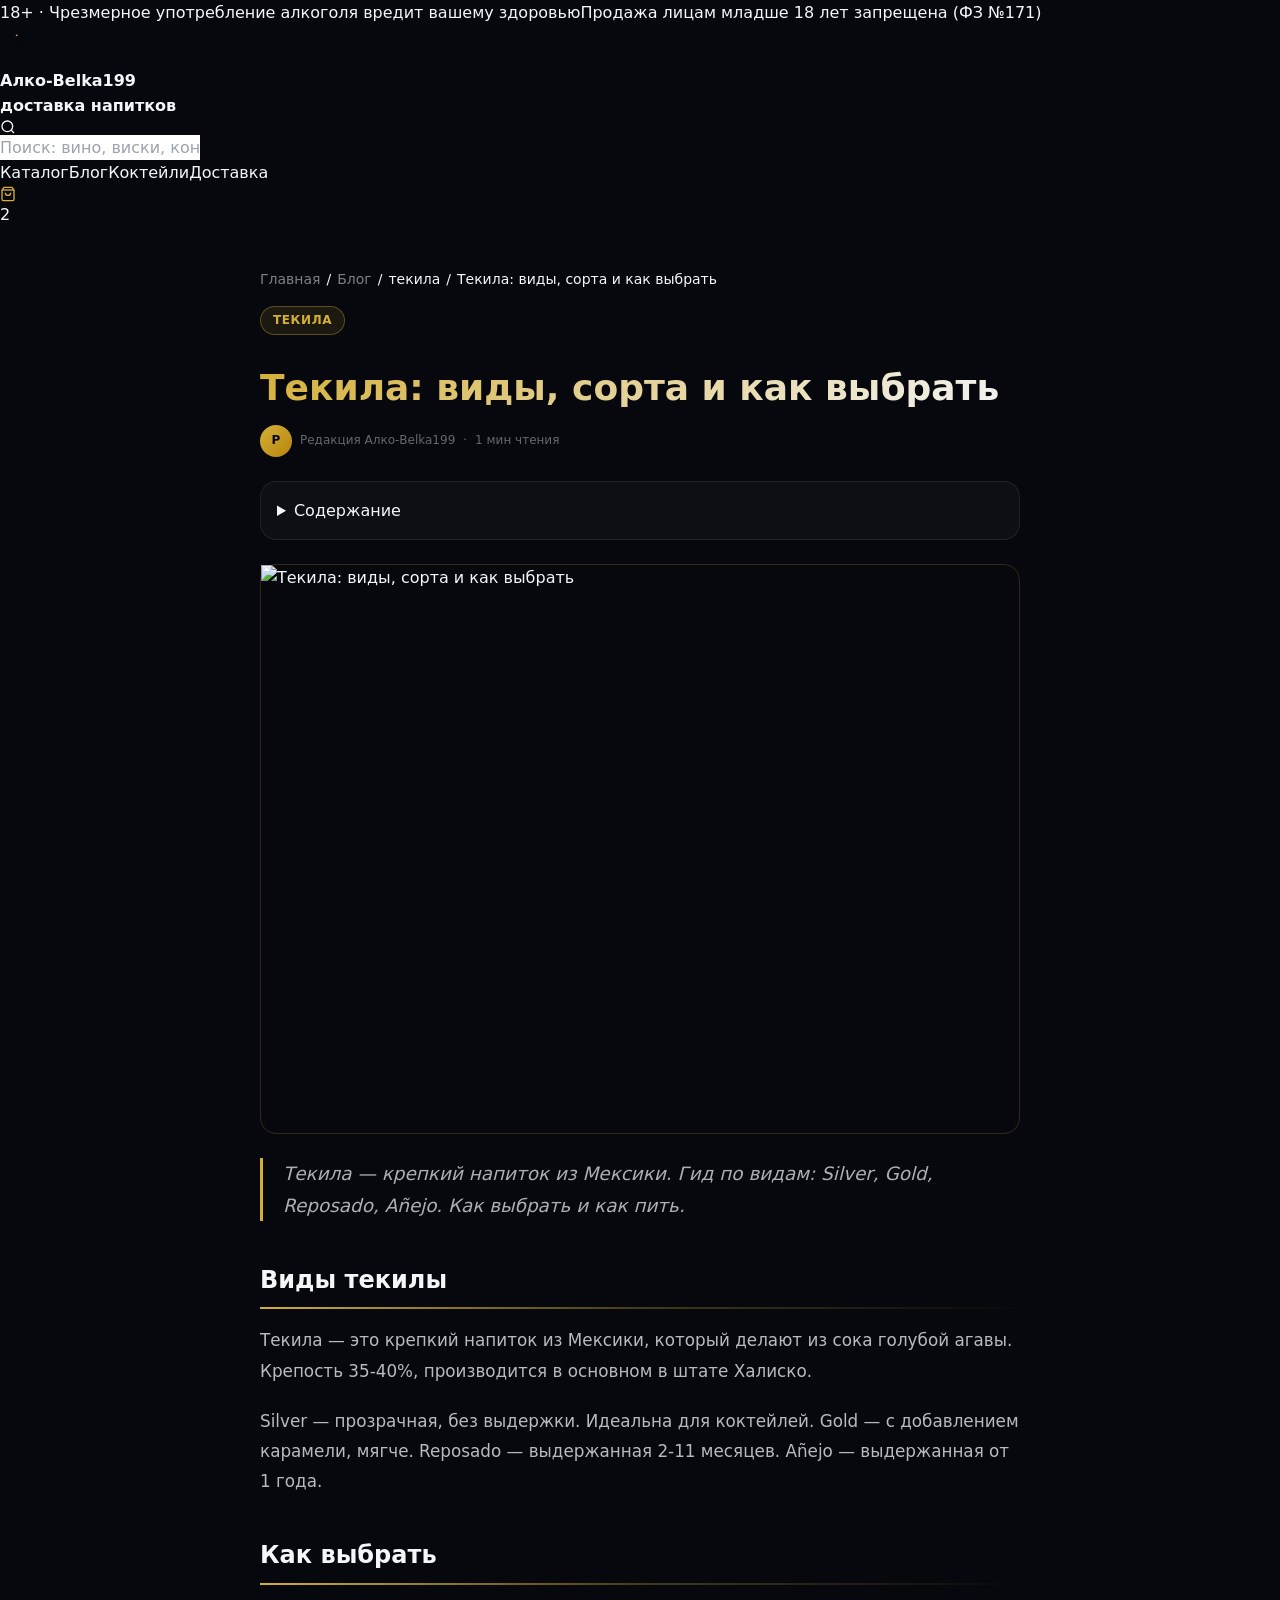
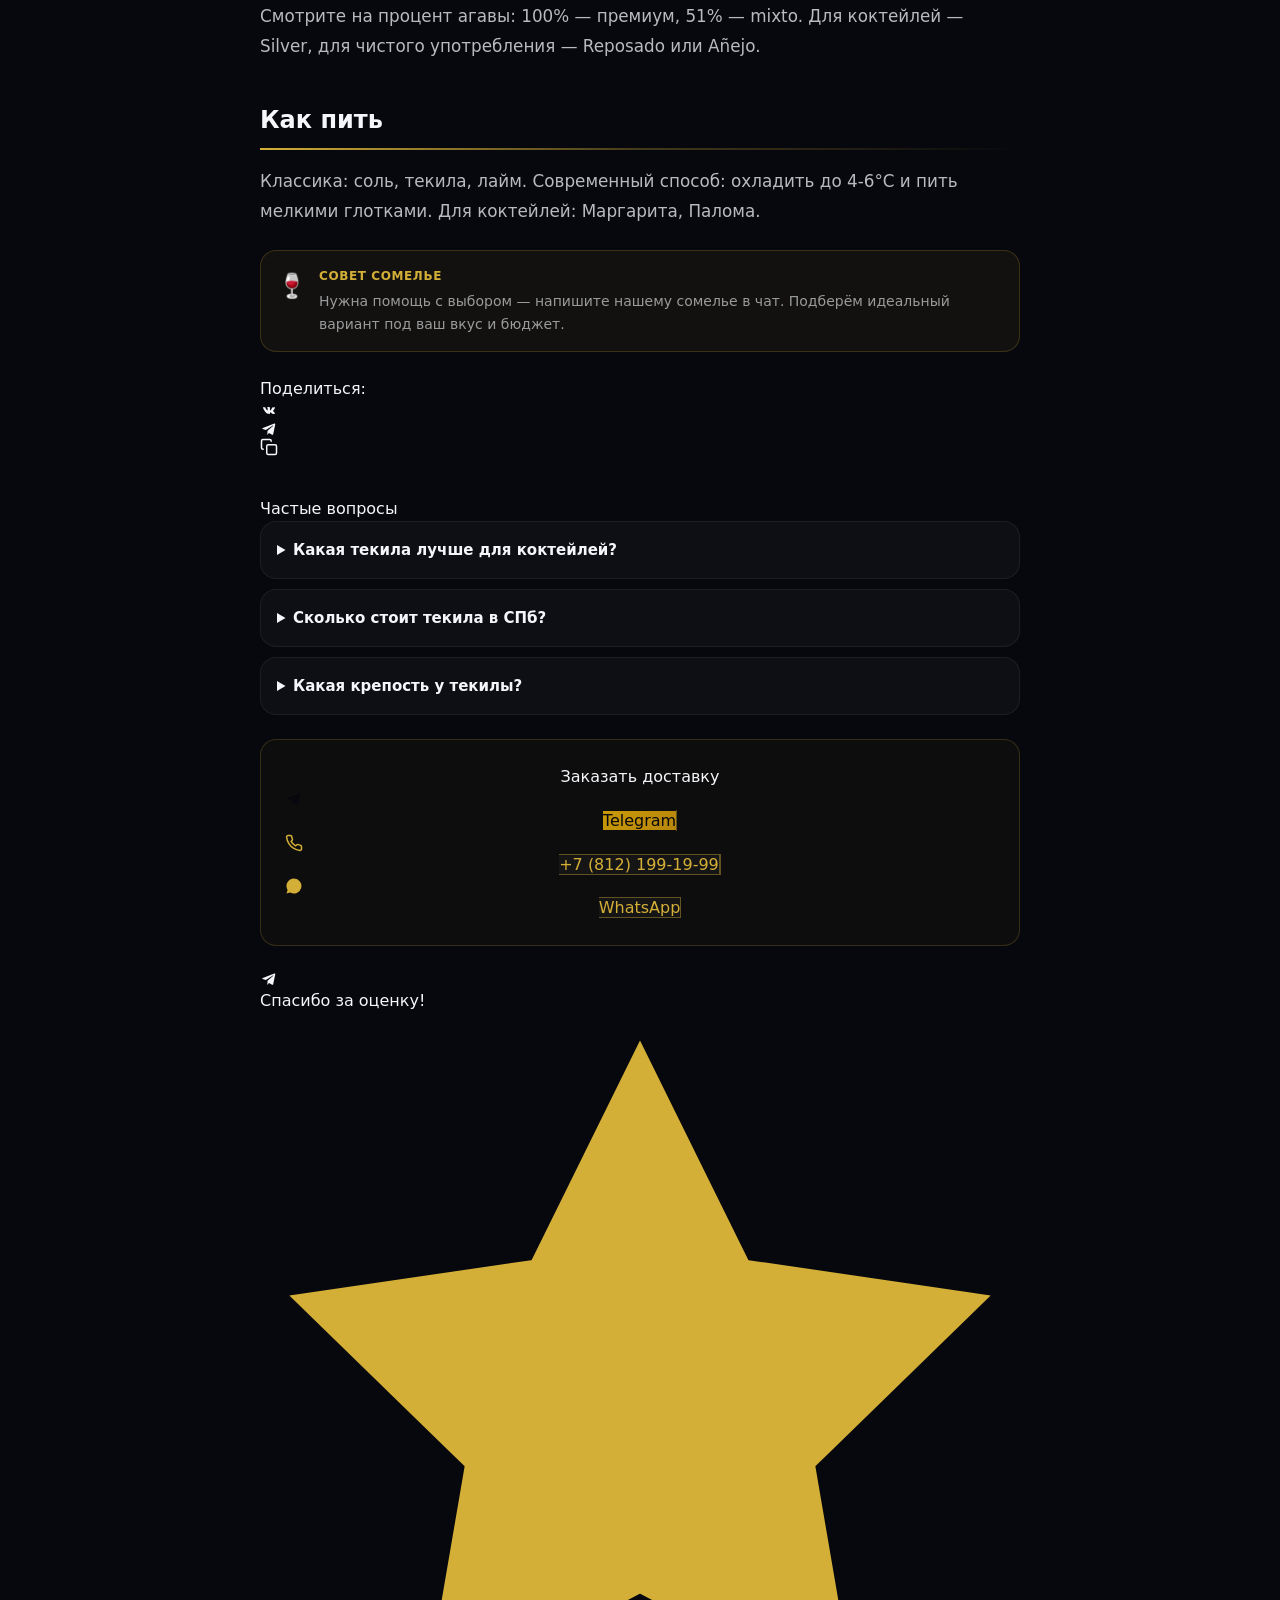
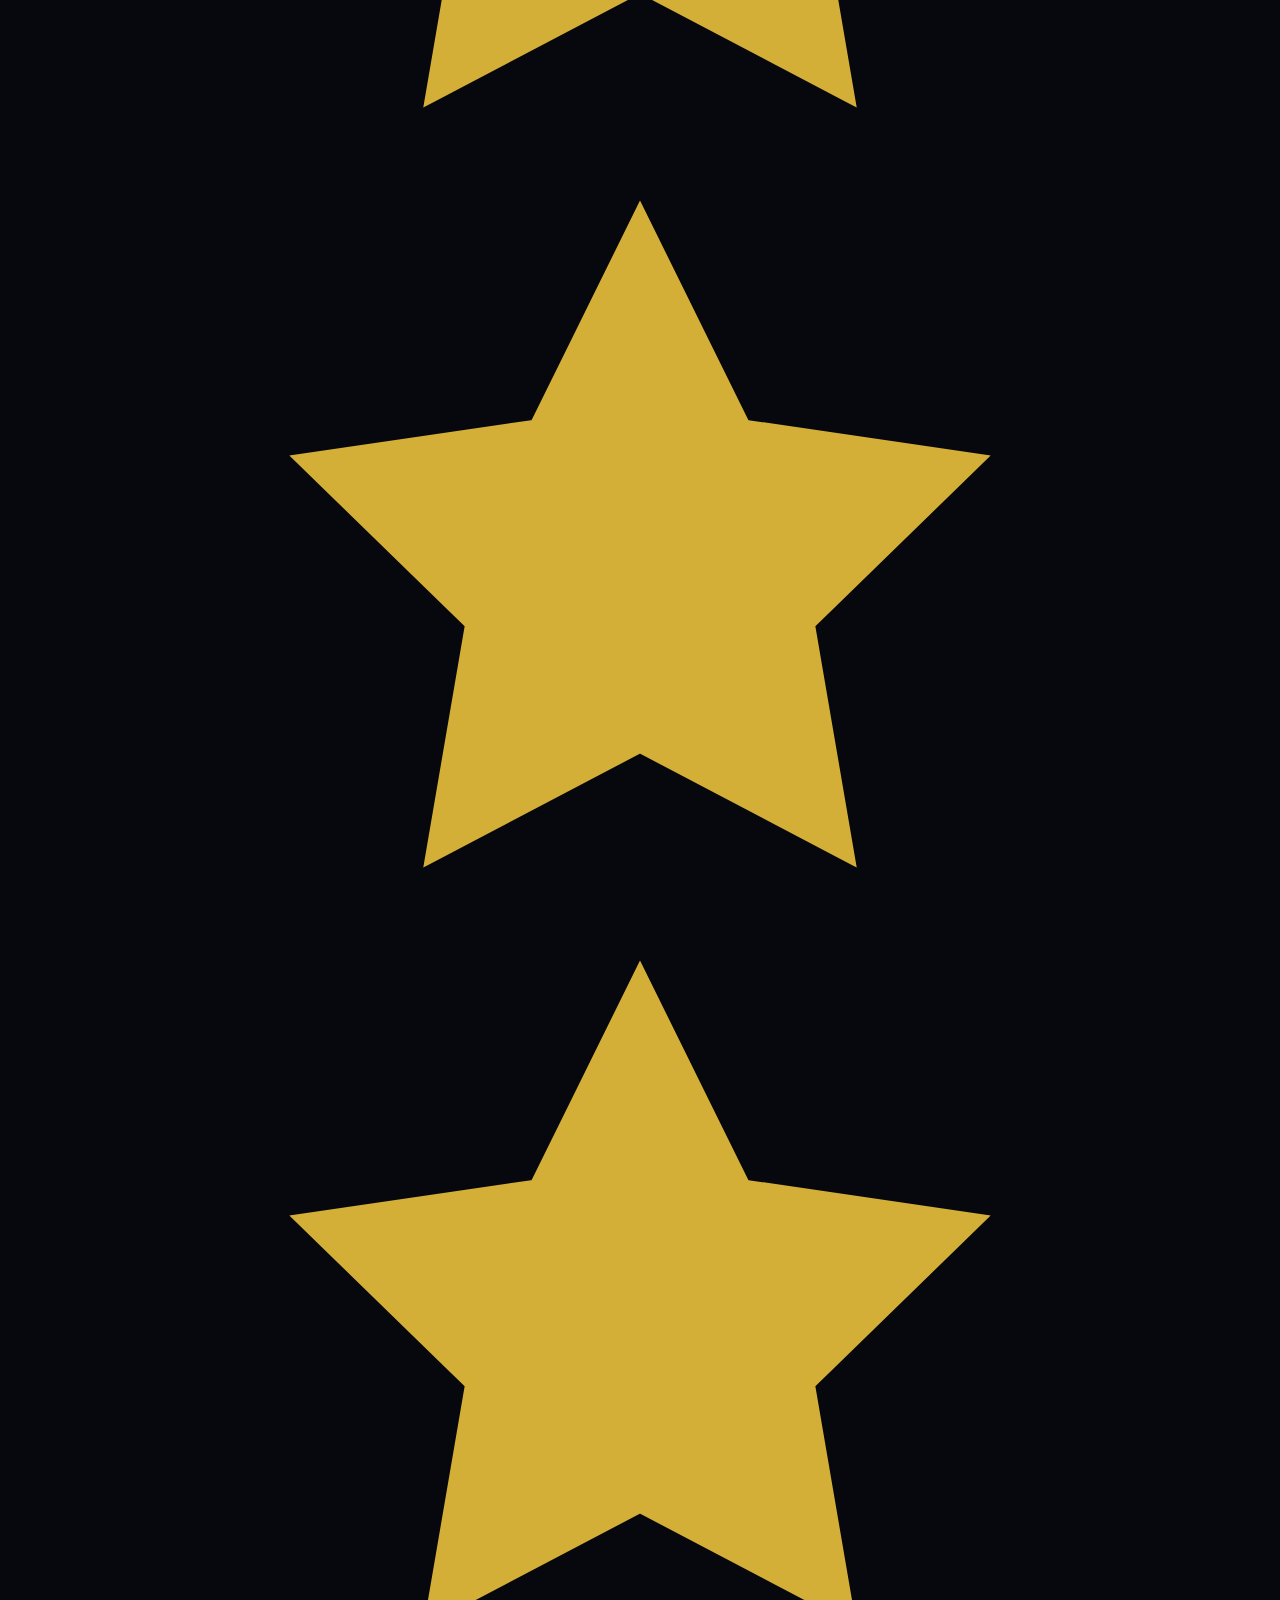
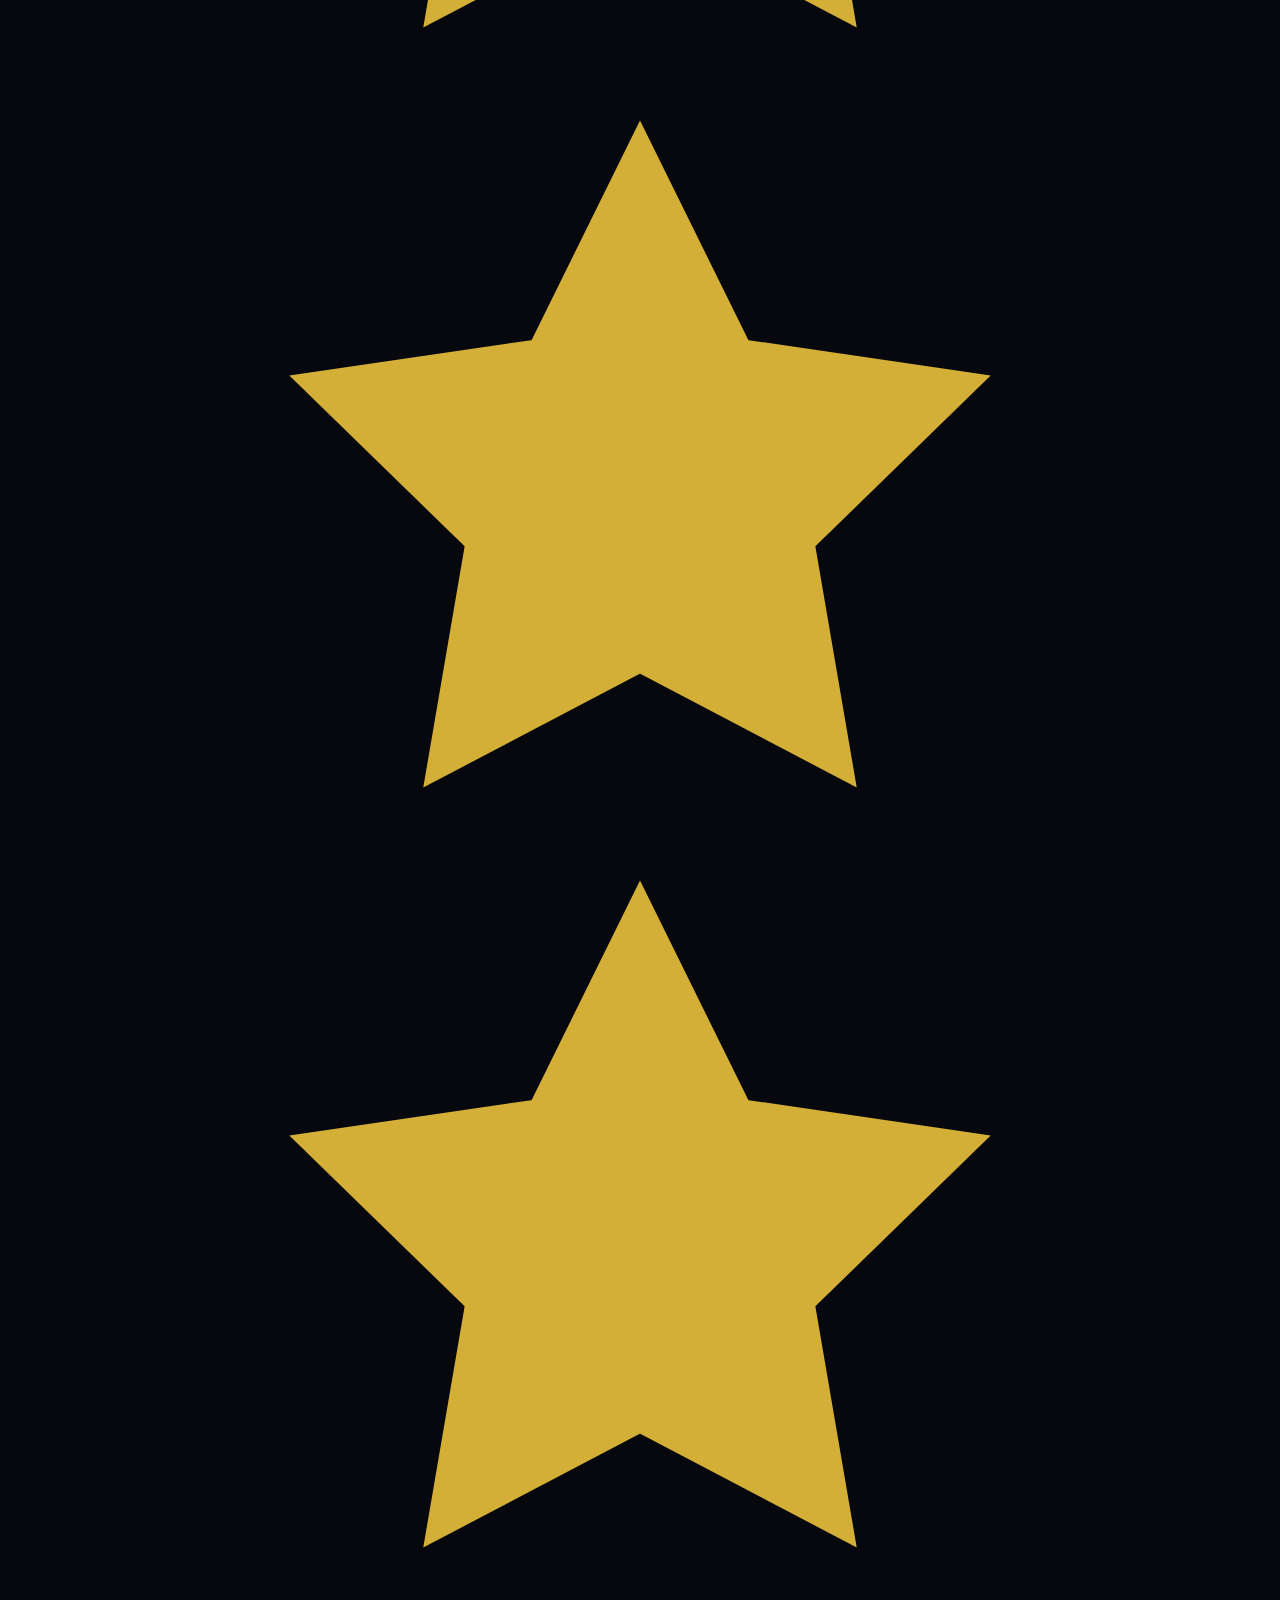
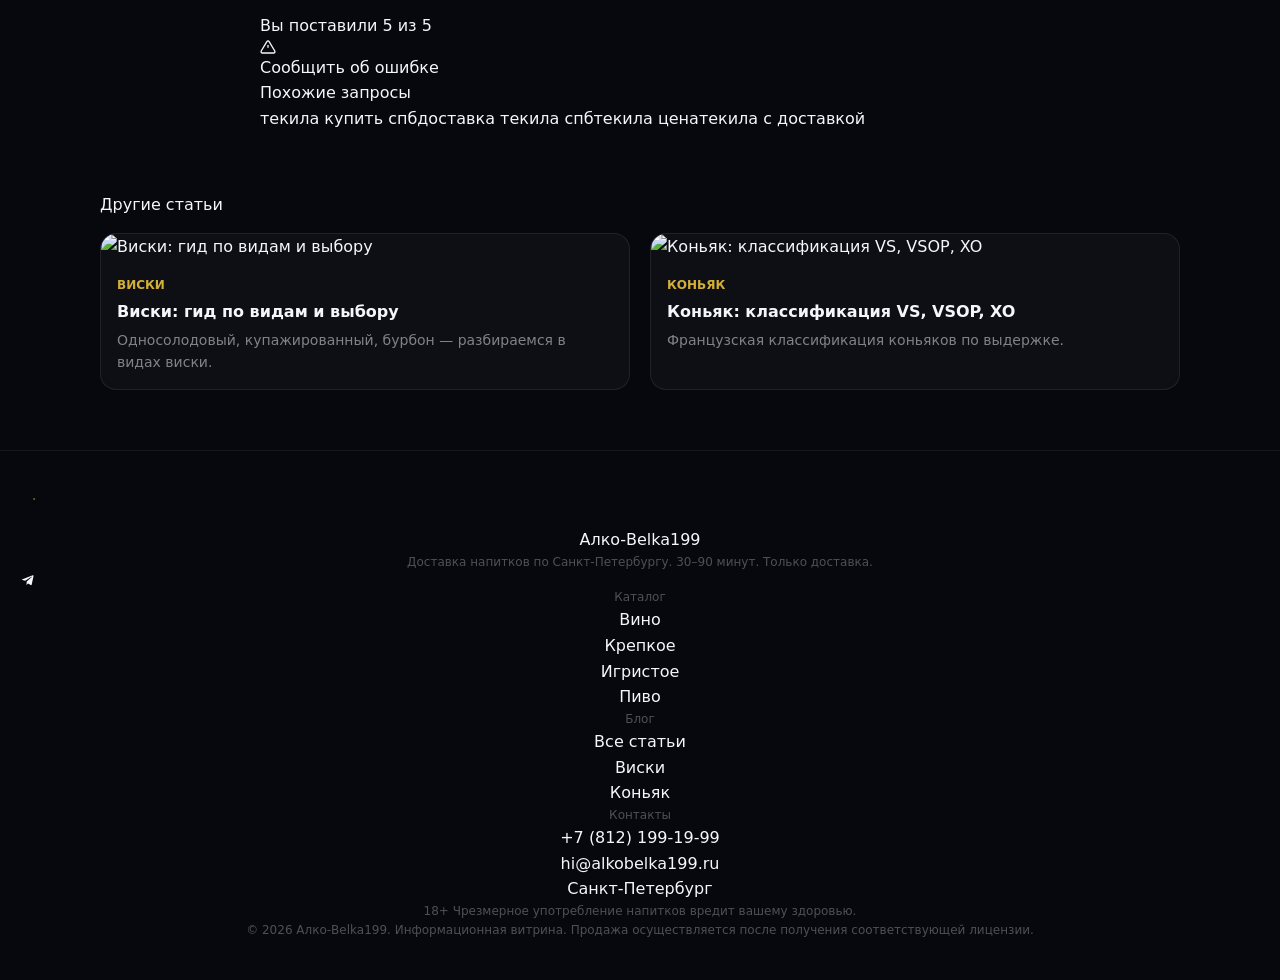
==== commit ec61af0b: "V3 exact clone: index.html" ====
--- a/index.html
+++ b/index.html
@@ -19,7 +19,7 @@
 <meta property="og:restrictions:age" content="18+">
 <meta name="twitter:card" content="summary_large_image">
 <link rel="stylesheet" href="./assets/index-hqKVg3wp.css">
-<link rel="icon" href="data:image/svg+xml,<svg xmlns='http://www.w3.org/2000/svg' viewBox='0 0 100 100'><text y='.9em' font-size='90'>🍷</text></svg>">
+<link rel="icon" href="data:image/svg+xml,<svg xmlns='http://www.w3.org/2000/svg' viewBox='0 0 32 32'><rect width='32' height='32' rx='8' fill='%23D4AF37'/></svg>">
 <title>Текила: виды, сорта и как выбрать — гид от Алко-Belka199 | 18+</title>
 <script type="application/ld+json">
 {
@@ -34,11 +34,11 @@
       },
       "datePublished": "2026-08-16",
       "image": "https://media.base44.com/images/public/6a67c058aed75ccd15172d69/4e3a76088_generated_image.png",
+      "articleSection": "Текила",
       "publisher": {
         "@type": "Organization",
         "name": "Алко-Belka199"
-      },
-      "mainEntityOfPage": "https://viktorotkin.github.io/fighter-blog-district/"
+      }
     },
     {
       "@type": "FAQPage",
@@ -81,17 +81,19 @@
         {
           "@type": "ListItem",
           "position": 2,
-          "name": "Блог"
+          "name": "Блог",
+          "item": "https://viktorotkin.github.io/fighter-blog-district/"
         },
         {
           "@type": "ListItem",
           "position": 3,
-          "name": "текила"
+          "name": "Текила"
         },
         {
           "@type": "ListItem",
           "position": 4,
-          "name": "Текила: виды, сорта и как выбрать"
+          "name": "Текила: виды, сорта и как выбрать",
+          "item": "https://viktorotkin.github.io/fighter-blog-district/"
         }
       ]
     }
@@ -100,34 +102,49 @@
 </script>
 </head>
 <body>
-<div class="barrier-18">18+ · Алкогольная продукция. Чрезмерное употребление вредит здоровью. ФЗ №171</div>
-<div class="sticky-hdr"><span class="hdr-brand">🍷 Алко-Belka199</span><a class="hdr-btn" href="https://vlvc.ru/catalog" rel="nofollow">Заказать →</a></div>
+<div class="compliance-bar"><span>18+ · Чрезмерное употребление алкоголя вредит вашему здоровью</span><span>Продажа лицам младше 18 лет запрещена (ФЗ №171)</span></div>
+<header class="site-header"><div class="hdr-wrap">
+<a href="https://viktorotkin.github.io/fighter-blog-district/" class="hdr-brand"><div class="hdr-logo" style="width:42px;height:42px"><svg viewBox="0 0 32 32" width="26" height="26" fill="none"><path d="M23 5c4 2 6 7 4 11-1 3-4 4-7 3" stroke="#07080D" stroke-width="2.6" stroke-linecap="round" fill="none"/><ellipse cx="14" cy="21" rx="6.5" ry="7.5" fill="#07080D"/><circle cx="18.5" cy="12.5" r="5.2" fill="#07080D"/><path d="M16.5 8.5l2-3.2 2.2 3.2z" fill="#07080D"/><circle cx="20.5" cy="11.5" r="1.1" fill="#D4AF37"/><circle cx="10.5" cy="25" r="2.2" fill="#07080D"/></svg></div><div><div class="hdr-name">Алко-Belka199</div><div class="hdr-tagline">доставка напитков</div></div></a>
+<div class="hdr-search"><svg width="16" height="16" viewBox="0 0 24 24" fill="none" stroke="currentColor" stroke-width="2"><circle cx="11" cy="11" r="8"/><line x1="21" y1="21" x2="16.65" y2="16.65"/></svg><input placeholder="Поиск: вино, виски, коньяк, пиво..." readonly></div>
+<nav class="hdr-nav"><a href="https://vlvc.ru/catalog" rel="nofollow" target="_blank">Каталог</a><a href="https://viktorotkin.github.io/fighter-blog-district/">Блог</a><a href="https://viktorotkin.github.io/fighter-blog-cocktail/">Коктейли</a><a href="https://vlvc.ru/#districts" rel="nofollow" target="_blank">Доставка</a></nav>
+<a href="https://vlvc.ru/cart" rel="nofollow" target="_blank" class="hdr-cart"><svg width="16" height="16" viewBox="0 0 24 24" fill="none" stroke="#D4AF37" stroke-width="2"><path d="M6 2L3 6v14a2 2 0 002 2h14a2 2 0 002-2V6l-3-4z"/><line x1="3" y1="6" x2="21" y2="6"/><path d="M16 10a4 4 0 01-8 0"/></svg><span class="hdr-cart-badge">2</span></a>
+</div></header>
 <div class="art-wrap">
-<div class="crumbs"><a href="https://viktorotkin.github.io/fighter-blog-district/">Главная</a> / <span>Блог</span> / <span>текила</span> / <span class="cur">Текила: виды, сорта и как выбрать</span></div>
-<span class="badge-gold">ТЕКИЛА</span>
+<nav class="crumbs"><a href="https://viktorotkin.github.io/fighter-blog-district/">Главная</a><span class="sep">/</span><a href="https://viktorotkin.github.io/fighter-blog-district/">Блог</a><span class="sep">/</span><span class="cur">текила</span><span class="sep">/</span><span class="cur">Текила: виды, сорта и как выбрать</span></nav>
+<span class="badge-gold">Текила</span>
 <h1 class="h1-gold-gradient">Текила: виды, сорта и как выбрать</h1>
-<div class="meta-row"><span class="meta-av">Р</span> Редакция Алко-Belka199 · 7 мин чтения</div>
-<div class="toc-box"><div class="toc-t">Содержание</div><div class="toc-i"><a href="#h2-vidy">Виды текилы</a></div><div class="toc-i"><a href="#h2-vybor">Как выбрать</a></div><div class="toc-i"><a href="#h2-pit">Как пить</a></div></div>
-<img class="hero-img" src="https://media.base44.com/images/public/6a67c058aed75ccd15172d69/4e3a76088_generated_image.png" alt="Текила: виды, сорта и как выбрать">
-<p class="lead-p">Текила — крепкий напиток из Мексики. Гид по видам: Silver, Gold, Reposado, Añejo. Как выбрать и как пить.</p>
-<div class="art-content">
-<h2 id="h2-vidy">Виды текилы</h2>
-<p>Текила — это крепкий напиток из Мексики, который делают из сока голубой агавы. Крепость 35-40%, производится в основном в штате Халиско.</p>
-<p>Silver — прозрачная, без выдержки. Идеальна для коктейлей. Gold — с добавлением карамели, мягче. Reposado — выдержанная 2-11 месяцев. Añejo — выдержанная от 1 года.</p>
-<h2 id="h2-vybor">Как выбрать</h2>
-<p>Смотрите на процент агавы: 100% — премиум, 51% — mixto. Для коктейлей — Silver, для чистого употребления — Reposado или Añejo.</p>
-<h2 id="h2-pit">Как пить</h2>
-<p>Классика: соль, текила, лайм. Современный способ: охладить до 4-6°C и пить мелкими глотками. Для коктейлей: Маргарита, Палома.</p>
+<div class="meta-row"><span class="author-avatar">Р</span><span>Редакция Алко-Belka199</span><span>·</span><span>1 мин чтения</span></div>
+<details class="toc-box"><summary>Содержание</summary><ol><li><a href="#h2-vidy">1. Виды текилы</a></li><li><a href="#h2-vybor">2. Как выбрать</a></li><li><a href="#h2-pit">3. Как пить</a></li></ol></details>
+<div class="hero-img"><img src="https://media.base44.com/images/public/6a67c058aed75ccd15172d69/4e3a76088_generated_image.png" alt="Текила: виды, сорта и как выбрать"></div>
+<p class="lead-paragraph">Текила — крепкий напиток из Мексики. Гид по видам: Silver, Gold, Reposado, Añejo. Как выбрать и как пить.</p>
+<div class="article-content"><h2 id="h2-vidy">Виды текилы</h2><p>Текила — это крепкий напиток из Мексики, который делают из сока голубой агавы. Крепость 35-40%, производится в основном в штате Халиско.</p><p>Silver — прозрачная, без выдержки. Идеальна для коктейлей. Gold — с добавлением карамели, мягче. Reposado — выдержанная 2-11 месяцев. Añejo — выдержанная от 1 года.</p><h2 id="h2-vybor">Как выбрать</h2><p>Смотрите на процент агавы: 100% — премиум, 51% — mixto. Для коктейлей — Silver, для чистого употребления — Reposado или Añejo.</p><h2 id="h2-pit">Как пить</h2><p>Классика: соль, текила, лайм. Современный способ: охладить до 4-6°C и пить мелкими глотками. Для коктейлей: Маргарита, Палома.</p></div>
+<div class="sm-callout"><div class="sm-icon">🍷</div><div><p class="sm-title">Совет сомелье</p><p class="sm-text">Нужна помощь с выбором — напишите нашему сомелье в чат. Подберём идеальный вариант под ваш вкус и бюджет.</p></div></div>
+<div class="share-row"><span class="share-label">Поделиться:</span>
+<a class="share-btn" href="https://vk.com/share.php?url=https%3A%2F%2Fviktorotkin.github.io%2Ffighter-blog-district%2F&title=%D0%A2%D0%B5%D0%BA%D0%B8%D0%BB%D0%B0%3A%20%D0%B2%D0%B8%D0%B4%D1%8B%2C%20%D1%81%D0%BE%D1%80%D1%82%D0%B0%20%D0%B8%20%D0%BA%D0%B0%D0%BA%20%D0%B2%D1%8B%D0%B1%D1%80%D0%B0%D1%82%D1%8C" target="_blank" rel="noopener noreferrer nofollow"><svg width="18" height="18" viewBox="0 0 24 24" fill="currentColor"><path d="M12.785 16.241s.288.032.443-.176c.137-.184.132-.532.132-.532s-.02-1.618.576-1.855c.587-.234 1.34 1.244 2.14 1.795.604.492 1.062.384 1.062.384l2.137-.03s1.117-.077.587-.946c-.044-.073-.31-.65-1.588-1.836-1.34-1.244-1.16-1.042.452-3.196.983-1.31 1.376-2.11 1.253-2.453-.117-.328-.84-.241-.84-.241l-2.406.015s-.178-.024-.31.055c-.13.077-.214.262-.214.262s-.386 1.03-.902 1.906c-1.087 1.846-1.523 1.943-1.7 1.827-.414-.268-.31-1.073-.31-1.646 0-1.79.27-2.536-.525-2.729-.264-.064-.459-.106-1.13-.113-.866-.009-1.598.003-2.013.206-.276.135-.489.436-.36.453.16.021.524.098.717.36.249.338.24 1.1.24 1.1s.143 2.093-.335 2.353c-.328.179-.78-.187-1.735-1.865-.497-.872-.873-1.837-.873-1.837s-.072-.176-.201-.27c-.156-.115-.376-.151-.376-.151l-2.286.015s-.343.01-.47.159c-.112.132-.009.406-.009.406s1.79 4.185 3.818 6.297c1.859 1.934 3.969 1.806 3.969 1.806h.949z"/></svg></a>
+<a class="share-btn" href="https://t.me/share/url?url=https%3A%2F%2Fviktorotkin.github.io%2Ffighter-blog-district%2F&text=%D0%A2%D0%B5%D0%BA%D0%B8%D0%BB%D0%B0%3A%20%D0%B2%D0%B8%D0%B4%D1%8B%2C%20%D1%81%D0%BE%D1%80%D1%82%D0%B0%20%D0%B8%20%D0%BA%D0%B0%D0%BA%20%D0%B2%D1%8B%D0%B1%D1%80%D0%B0%D1%82%D1%8C" target="_blank" rel="noopener noreferrer nofollow"><svg width="18" height="18" viewBox="0 0 24 24" fill="currentColor"><path d="M9.78 18.65l.28-4.23 7.68-6.92c.34-.31-.07-.46-.52-.19L7.74 13.3 3.64 12c-.88-.25-.89-.86.2-1.3l15.31-5.9c.73-.33 1.43.18 1.15 1.3l-2.72 12.81c-.19.91-.75 1.12-1.52.71L12 17.33l-1.99 1.93c-.23.23-.42.42-.86.42z"/></svg></a>
+<span class="share-btn"><svg width="18" height="18" viewBox="0 0 24 24" fill="none" stroke="currentColor" stroke-width="2"><rect x="9" y="9" width="13" height="13" rx="2" ry="2"/><path d="M5 15H4a2 2 0 01-2-2V4a2 2 0 012-2h9a2 2 0 012 2v1"/></svg></span>
 </div>
-<div class="sm-callout"><span class="sm-icon">🍷</span><div><div class="sm-title">Совет сомелье</div><div class="sm-text">Нужна помощь с выбором — напишите нашему сомелье в чат. Подберём идеальный вариант под ваш вкус и бюджет.</div></div></div>
-<h2 class="h2-sec">Рекомендуем</h2>
-<div class="prod-grid"><div class="prod-card"><img class="prod-img" src="https://vlvc.ru/uploads/item_0cd0915e.png" alt="Текила Sauza Silver" loading="lazy"><div class="prod-info"><div class="prod-name">Текила Sauza Silver</div><div class="prod-meta">750мл · 40% · Sauza</div><div class="prod-price">2350₽</div><a class="prod-btn" href="https://vlvc.ru/catalog" rel="nofollow">Заказать</a></div></div><div class="prod-card"><img class="prod-img" src="https://vlvc.ru/uploads/item_jagermeister.png" alt="Jagermeister (ликрук)" loading="lazy"><div class="prod-info"><div class="prod-name">Jagermeister (ликрук)</div><div class="prod-meta">500мл · 35% · Jagermeister</div><div class="prod-price">1900₽</div><a class="prod-btn" href="https://vlvc.ru/catalog" rel="nofollow">Заказать</a></div></div></div>
-<h2 class="h2-sec">Частые вопросы</h2>
-<details class="faq-item"><summary>Какая текила лучше для коктейлей?</summary><p>Silver — чистая, без выдержки, идеальна для Маргариты.</p></details><details class="faq-item"><summary>Сколько стоит текила в СПб?</summary><p>От 2000₽ за 700мл. Доставка круглосуточно.</p></details><details class="faq-item"><summary>Какая крепость у текилы?</summary><p>35-40%.</p></details>
-<div class="cta-block"><div class="cta-t">Заказать доставку</div><a class="cta-tg" href="https://t.me/alkobelka199_bot" rel="nofollow" target="_blank">Telegram</a><a class="cta-ph" href="tel:+78121991999">Позвонить</a></div>
-<div class="rel-s"><div class="rel-t">Похожие запросы</div><div class="rel-tags"><a class="rel-tag" href="https://vlvc.ru/catalog" rel="nofollow">текила купить спб</a><a class="rel-tag" href="https://vlvc.ru/" rel="nofollow">доставка текила спб</a><a class="rel-tag" href="https://vlvc.ru/catalog" rel="nofollow">текила цена</a><a class="rel-tag" href="https://vlvc.ru/" rel="nofollow">текила с доставкой</a></div></div>
+<h2 class="h2-plain" style="margin-top:2.5rem">Частые вопросы</h2><div class="faq-list"><details class="faq-item"><summary>Какая текила лучше для коктейлей?</summary><p>Silver — чистая, без выдержки, идеальна для Маргариты.</p></details><details class="faq-item"><summary>Сколько стоит текила в СПб?</summary><p>От 2000₽ за 700мл. Доставка круглосуточно.</p></details><details class="faq-item"><summary>Какая крепость у текилы?</summary><p>35-40%.</p></details></div>
+<div class="cta-block"><p class="cta-title">Заказать доставку</p><div class="cta-row">
+<a class="cta-primary" href="https://t.me/alkobelka199" target="_blank" rel="noopener noreferrer nofollow"><svg width="18" height="18" viewBox="0 0 24 24" fill="currentColor"><path d="M9.78 18.65l.28-4.23 7.68-6.92c.34-.31-.07-.46-.52-.19L7.74 13.3 3.64 12c-.88-.25-.89-.86.2-1.3l15.31-5.9c.73-.33 1.43.18 1.15 1.3l-2.72 12.81c-.19.91-.75 1.12-1.52.71L12 17.33l-1.99 1.93c-.23.23-.42.42-.86.42z"/></svg>Telegram</a>
+<a class="cta-secondary" href="tel:+78121991999"><svg width="18" height="18" viewBox="0 0 24 24" fill="none" stroke="currentColor" stroke-width="2"><path d="M22 16.92v3a2 2 0 01-2.18 2 19.79 19.79 0 01-8.63-3.07 19.5 19.5 0 01-6-6 19.79 19.79 0 01-3.07-8.67A2 2 0 014.11 2h3a2 2 0 012 1.72c.127.96.361 1.903.7 2.81a2 2 0 01-.45 2.11L8.09 9.91a16 16 0 006 6l1.27-1.27a2 2 0 012.11-.45c.907.339 1.85.573 2.81.7A2 2 0 0122 16.92z"/></svg>+7 (812) 199-19-99</a>
+<a class="cta-secondary" href="https://wa.me/78121991990" target="_blank" rel="noopener noreferrer nofollow"><svg width="18" height="18" viewBox="0 0 24 24" fill="currentColor"><path d="M17.47 14.38c-.3-.15-1.73-.86-2-.95-.27-.1-.46-.15-.65.15-.2.3-.75.95-.92 1.14-.17.2-.34.22-.63.07-.3-.15-1.24-.46-2.36-1.46-.87-.78-1.46-1.74-1.63-2.04-.17-.3-.02-.46.13-.6.13-.13.3-.34.45-.5.15-.18.2-.3.3-.5.1-.2.05-.37-.02-.52-.08-.15-.65-1.58-.9-2.16-.23-.55-.47-.48-.65-.48h-.55c-.2 0-.5.07-.77.37-.27.3-1 1-1 2.42 0 1.43 1.03 2.8 1.18 3 .15.2 2.03 3.1 4.92 4.35.69.3 1.22.47 1.64.6.69.22 1.31.19 1.8.12.55-.08 1.73-.71 1.98-1.4.24-.68.24-1.27.17-1.4-.07-.13-.27-.2-.57-.35zM12 2a10 10 0 00-8.54 15.18L2 22l4.97-1.3A10 10 0 1012 2z"/></svg>WhatsApp</a>
+</div></div>
+<a class="cta-sticky-mobile" href="https://t.me/alkobelka199" target="_blank" rel="noopener noreferrer nofollow"><svg width="18" height="18" viewBox="0 0 24 24" fill="currentColor"><path d="M9.78 18.65l.28-4.23 7.68-6.92c.34-.31-.07-.46-.52-.19L7.74 13.3 3.64 12c-.88-.25-.89-.86.2-1.3l15.31-5.9c.73-.33 1.43.18 1.15 1.3l-2.72 12.81c-.19.91-.75 1.12-1.52.71L12 17.33l-1.99 1.93c-.23.23-.42.42-.86.42z"/></svg></a>
+<div class="rating-box"><p class="title">Спасибо за оценку!</p><div class="rating-stars"><span class="star"><svg viewBox="0 0 24 24" fill="#D4AF37" stroke="#D4AF37" stroke-width="1"><polygon points="12 2 15.09 8.26 22 9.27 17 14.14 18.18 21.02 12 17.77 5.82 21.02 7 14.14 2 9.27 8.91 8.26"/></svg></span><span class="star"><svg viewBox="0 0 24 24" fill="#D4AF37" stroke="#D4AF37" stroke-width="1"><polygon points="12 2 15.09 8.26 22 9.27 17 14.14 18.18 21.02 12 17.77 5.82 21.02 7 14.14 2 9.27 8.91 8.26"/></svg></span><span class="star"><svg viewBox="0 0 24 24" fill="#D4AF37" stroke="#D4AF37" stroke-width="1"><polygon points="12 2 15.09 8.26 22 9.27 17 14.14 18.18 21.02 12 17.77 5.82 21.02 7 14.14 2 9.27 8.91 8.26"/></svg></span><span class="star"><svg viewBox="0 0 24 24" fill="#D4AF37" stroke="#D4AF37" stroke-width="1"><polygon points="12 2 15.09 8.26 22 9.27 17 14.14 18.18 21.02 12 17.77 5.82 21.02 7 14.14 2 9.27 8.91 8.26"/></svg></span><span class="star"><svg viewBox="0 0 24 24" fill="#D4AF37" stroke="#D4AF37" stroke-width="1"><polygon points="12 2 15.09 8.26 22 9.27 17 14.14 18.18 21.02 12 17.77 5.82 21.02 7 14.14 2 9.27 8.91 8.26"/></svg></span></div><p class="sub">Вы поставили 5 из 5</p></div>
+<a class="report-err" href="mailto:hi@alkobelka199.ru?subject=Ошибка%20в%20статье"><svg width="16" height="16" viewBox="0 0 24 24" fill="none" stroke="currentColor" stroke-width="2"><path d="M10.29 3.86L1.82 18a2 2 0 001.71 3h16.94a2 2 0 001.71-3L13.71 3.86a2 2 0 00-3.42 0z"/><line x1="12" y1="9" x2="12" y2="13"/><line x1="12" y1="17" x2="12.01" y2="17"/></svg>Сообщить об ошибке</a>
+<div class="related-s"><h3 class="related-t">Похожие запросы</h3><div class="related-tags"><a class="related-tag" href="https://vlvc.ru/catalog">текила купить спб</a><a class="related-tag" href="https://vlvc.ru/">доставка текила спб</a><a class="related-tag" href="https://vlvc.ru/catalog">текила цена</a><a class="related-tag" href="https://vlvc.ru/">текила с доставкой</a></div></div>
 </div>
-<div class="cards-sec"><h2 class="h2-sec">Другие статьи</h2><div class="cards-grid"><a class="art-card" href="article-2.html"><img class="art-card-img" src="https://vlvc.ru/uploads/hero-default.png" alt="Виски: гид по видам и выбору" loading="lazy"><div class="art-card-body"><div class="art-card-cat">ВИСКИ</div><div class="art-card-title">Виски: гид по видам и выбору</div><div class="art-card-excerpt">Односолодовый, купажированный, бурбон — разбираемся в видах виски.</div><div class="art-card-meta">Редакция · 6 мин</div></div></a><a class="art-card" href="article-3.html"><img class="art-card-img" src="https://vlvc.ru/uploads/hero-default.png" alt="Коньяк: классификация VS, VSOP, XO" loading="lazy"><div class="art-card-body"><div class="art-card-cat">КОНЬЯК</div><div class="art-card-title">Коньяк: классификация VS, VSOP, XO</div><div class="art-card-excerpt">Французская классификация коньяков по выдержке. Что значит VS, VSOP, XO.</div><div class="art-card-meta">Редакция · 5 мин</div></div></a></div></div>
-<div class="site-footer"><p>© 2026 Алко-Belka199. 18+ Алкогольная продукция. Чрезмерное употребление вредит здоровью.</p></div>
+<div class="cards-sec"><h2 class="h2-plain">Другие статьи</h2><div class="cards-grid"><a class="art-card" href="article-2.html"><img src="https://media.base44.com/images/public/6a67c058aed75ccd15172d69/531b4ee62_generated_image.png" alt="Виски: гид по видам и выбору" loading="lazy"><div class="art-card-body"><div class="art-card-cat">Виски</div><div class="art-card-title">Виски: гид по видам и выбору</div><div class="art-card-excerpt">Односолодовый, купажированный, бурбон — разбираемся в видах виски.</div></div></a><a class="art-card" href="article-3.html"><img src="https://media.base44.com/images/public/6a67c058aed75ccd15172d69/bd18eb2d1_generated_image.png" alt="Коньяк: классификация VS, VSOP, XO" loading="lazy"><div class="art-card-body"><div class="art-card-cat">Коньяк</div><div class="art-card-title">Коньяк: классификация VS, VSOP, XO</div><div class="art-card-excerpt">Французская классификация коньяков по выдержке.</div></div></a></div></div>
+<footer class="site-footer"><div class="foot-grid">
+<div><div class="foot-brand"><div class="hdr-logo" style="width:36px;height:36px"><svg viewBox="0 0 32 32" width="22" height="22" fill="none"><path d="M23 5c4 2 6 7 4 11-1 3-4 4-7 3" stroke="#07080D" stroke-width="2.6" stroke-linecap="round" fill="none"/><ellipse cx="14" cy="21" rx="6.5" ry="7.5" fill="#07080D"/><circle cx="18.5" cy="12.5" r="5.2" fill="#07080D"/><path d="M16.5 8.5l2-3.2 2.2 3.2z" fill="#07080D"/><circle cx="20.5" cy="11.5" r="1.1" fill="#D4AF37"/><circle cx="10.5" cy="25" r="2.2" fill="#07080D"/></svg></div><div class="foot-name">Алко-Belka199</div></div>
+<p class="foot-desc">Доставка напитков по Санкт-Петербургу. 30–90 минут. Только доставка.</p>
+<div class="foot-social"><a href="https://t.me/alkobelka199" rel="nofollow" target="_blank"><svg width="16" height="16" viewBox="0 0 24 24" fill="currentColor"><path d="M9.78 18.65l.28-4.23 7.68-6.92c.34-.31-.07-.46-.52-.19L7.74 13.3 3.64 12c-.88-.25-.89-.86.2-1.3l15.31-5.9c.73-.33 1.43.18 1.15 1.3l-2.72 12.81c-.19.91-.75 1.12-1.52.71L12 17.33l-1.99 1.93c-.23.23-.42.42-.86.42z"/></svg></a></div></div>
+<div><p class="foot-h">Каталог</p><ul class="foot-links"><li><a href="https://vlvc.ru/catalog?category=Вино" rel="nofollow" target="_blank">Вино</a></li><li><a href="https://vlvc.ru/catalog?category=Крепкое" rel="nofollow" target="_blank">Крепкое</a></li><li><a href="https://vlvc.ru/catalog?category=Игристое" rel="nofollow" target="_blank">Игристое</a></li><li><a href="https://vlvc.ru/catalog?category=Пиво" rel="nofollow" target="_blank">Пиво</a></li></ul></div>
+<div><p class="foot-h">Блог</p><ul class="foot-links"><li><a href="https://viktorotkin.github.io/fighter-blog-district/">Все статьи</a></li><li><a href="https://viktorotkin.github.io/fighter-blog-district/article-2.html">Виски</a></li><li><a href="https://viktorotkin.github.io/fighter-blog-district/article-3.html">Коньяк</a></li></ul></div>
+<div><p class="foot-h">Контакты</p><ul class="foot-links"><li><a href="tel:+78121991999">+7 (812) 199-19-99</a></li><li><a href="mailto:hi@alkobelka199.ru">hi@alkobelka199.ru</a></li><li>Санкт-Петербург</li></ul></div>
+</div>
+<div class="foot-bottom"><p>18+ Чрезмерное употребление напитков вредит вашему здоровью.</p><p>© 2026 Алко-Belka199. Информационная витрина. Продажа осуществляется после получения соответствующей лицензии.</p></div>
+</footer>
 </body>
 </html>
--- a/assets/index-hqKVg3wp.css
+++ b/assets/index-hqKVg3wp.css
@@ -14,7 +14,7 @@
 .crumbs a{color:rgba(244,246,250,0.5)}
 .crumbs .cur{color:#F4F6FA}
 .badge-gold{display:inline-block;background:rgba(212,175,55,0.1);border:1px solid rgba(212,175,55,0.35);color:#D4AF37;font-size:12px;font-weight:700;text-transform:uppercase;letter-spacing:0.05em;padding:4px 12px;border-radius:999px;margin:16px 0}
-.h1-gold{font-size:clamp(1.5rem,4vw,2.25rem);font-weight:900;background:linear-gradient(135deg,#D4AF37,#F4F6FA);-webkit-background-clip:text;-webkit-text-fill-color:transparent;background-clip:text;margin:8px 0}
+.h1-gold-gradient{font-size:clamp(1.5rem,4vw,2.25rem);font-weight:900;background:linear-gradient(135deg,#D4AF37,#F4F6FA);-webkit-background-clip:text;-webkit-text-fill-color:transparent;background-clip:text;margin:8px 0}
 .meta-row{display:flex;align-items:center;gap:8px;font-size:12px;color:rgba(244,246,250,0.4);margin-bottom:24px}
 .meta-av{width:28px;height:28px;border-radius:50%;background:rgba(212,175,55,0.15);display:flex;align-items:center;justify-content:center;font-weight:600;color:#D4AF37;font-size:12px}
 .toc-box{border:1px solid rgba(255,255,255,0.08);border-radius:16px;padding:16px;background:rgba(255,255,255,0.03);margin-bottom:24px}
